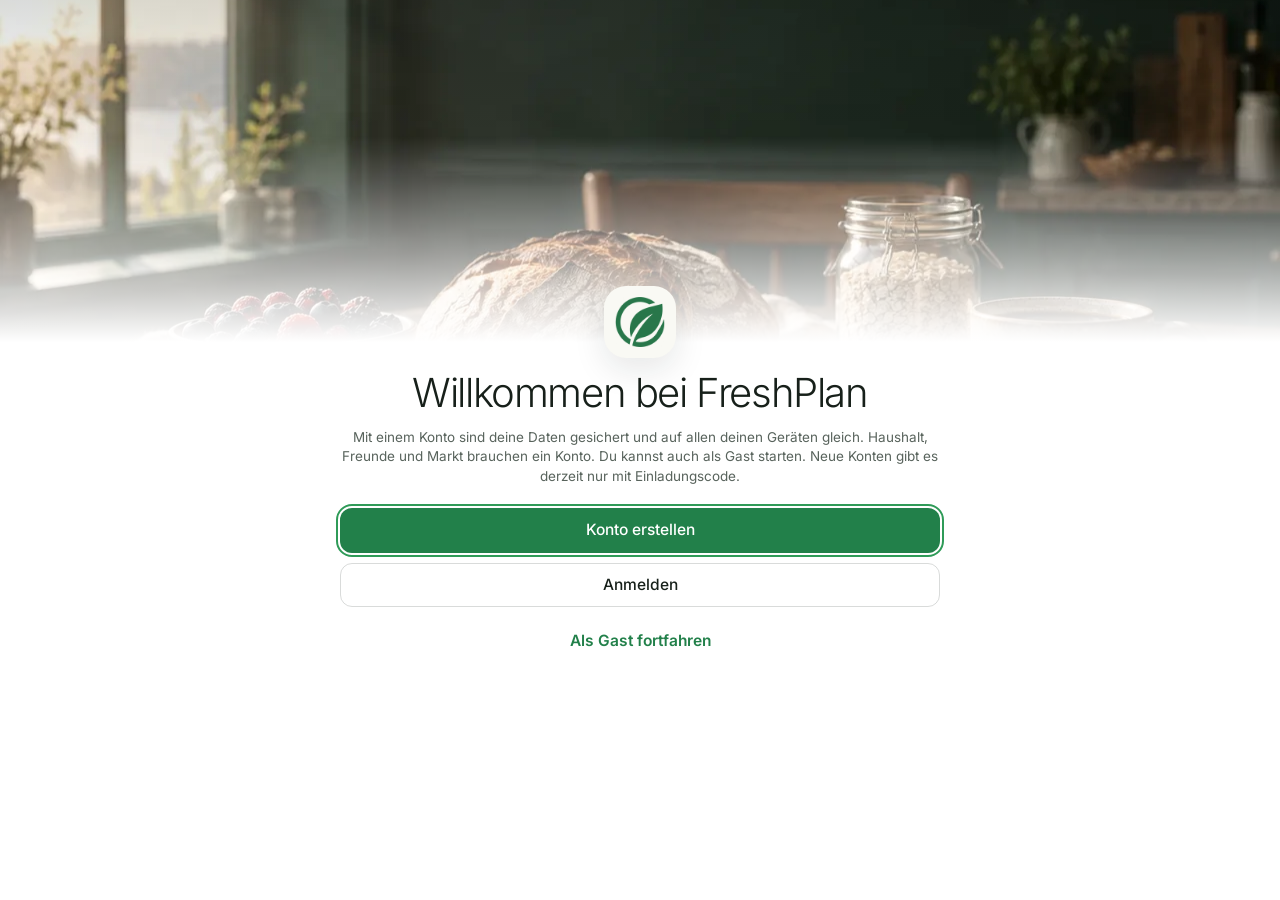
==== index.html @ d615f9c7 "FreshPlan 1.38 Co-Authored-By: Claude Opus 5.5 <noreply@anthropic.com> Claude-Session: https://claud" ====
<!DOCTYPE html><html lang="de"><head><meta charset="utf-8"><meta name="robots" content="noindex, nofollow"><meta name="viewport" content="width=device-width, initial-scale=1, viewport-fit=cover"><title>FreshPlan – Einkauf & Vorrat</title>
<link rel="manifest" href="manifest.webmanifest"><link rel="apple-touch-icon" href="icons/apple-touch-icon.png"><link rel="icon" type="image/png" href="icons/favicon.png"><meta name="apple-mobile-web-app-capable" content="yes"><meta name="mobile-web-app-capable" content="yes"><meta name="apple-mobile-web-app-status-bar-style" content="default"><meta name="apple-mobile-web-app-title" content="FreshPlan"><meta name="theme-color" content="#F7F7F1" media="(prefers-color-scheme: light)"><meta name="theme-color" content="#0D1210" media="(prefers-color-scheme: dark)">

<style data-lib="leaflet">/* required styles */

.leaflet-pane,
.leaflet-tile,
.leaflet-marker-icon,
.leaflet-marker-shadow,
.leaflet-tile-container,
.leaflet-pane > svg,
.leaflet-pane > canvas,
.leaflet-zoom-box,
.leaflet-image-layer,
.leaflet-layer {
	position: absolute;
	left: 0;
	top: 0;
	}
.leaflet-container {
	overflow: hidden;
	}
.leaflet-tile,
.leaflet-marker-icon,
.leaflet-marker-shadow {
	-webkit-user-select: none;
	   -moz-user-select: none;
	        user-select: none;
	  -webkit-user-drag: none;
	}
/* Prevents IE11 from highlighting tiles in blue */
.leaflet-tile::selection {
	background: transparent;
}
/* Safari renders non-retina tile on retina better with this, but Chrome is worse */
.leaflet-safari .leaflet-tile {
	image-rendering: -webkit-optimize-contrast;
	}
/* hack that prevents hw layers "stretching" when loading new tiles */
.leaflet-safari .leaflet-tile-container {
	width: 1600px;
	height: 1600px;
	-webkit-transform-origin: 0 0;
	}
.leaflet-marker-icon,
.leaflet-marker-shadow {
	display: block;
	}
/* .leaflet-container svg: reset svg max-width decleration shipped in Joomla! (joomla.org) 3.x */
/* .leaflet-container img: map is broken in FF if you have max-width: 100% on tiles */
.leaflet-container .leaflet-overlay-pane svg {
	max-width: none !important;
	max-height: none !important;
	}
.leaflet-container .leaflet-marker-pane img,
.leaflet-container .leaflet-shadow-pane img,
.leaflet-container .leaflet-tile-pane img,
.leaflet-container img.leaflet-image-layer,
.leaflet-container .leaflet-tile {
	max-width: none !important;
	max-height: none !important;
	width: auto;
	padding: 0;
	}

.leaflet-container img.leaflet-tile {
	/* See: https://bugs.chromium.org/p/chromium/issues/detail?id=600120 */
	mix-blend-mode: plus-lighter;
}

.leaflet-container.leaflet-touch-zoom {
	-ms-touch-action: pan-x pan-y;
	touch-action: pan-x pan-y;
	}
.leaflet-container.leaflet-touch-drag {
	-ms-touch-action: pinch-zoom;
	/* Fallback for FF which doesn't support pinch-zoom */
	touch-action: none;
	touch-action: pinch-zoom;
}
.leaflet-container.leaflet-touch-drag.leaflet-touch-zoom {
	-ms-touch-action: none;
	touch-action: none;
}
.leaflet-container {
	-webkit-tap-highlight-color: transparent;
}
.leaflet-container a {
	-webkit-tap-highlight-color: rgba(51, 181, 229, 0.4);
}
.leaflet-tile {
	filter: inherit;
	visibility: hidden;
	}
.leaflet-tile-loaded {
	visibility: inherit;
	}
.leaflet-zoom-box {
	width: 0;
	height: 0;
	-moz-box-sizing: border-box;
	     box-sizing: border-box;
	z-index: 800;
	}
/* workaround for https://bugzilla.mozilla.org/show_bug.cgi?id=888319 */
.leaflet-overlay-pane svg {
	-moz-user-select: none;
	}

.leaflet-pane         { z-index: 400; }

.leaflet-tile-pane    { z-index: 200; }
.leaflet-overlay-pane { z-index: 400; }
.leaflet-shadow-pane  { z-index: 500; }
.leaflet-marker-pane  { z-index: 600; }
.leaflet-tooltip-pane   { z-index: 650; }
.leaflet-popup-pane   { z-index: 700; }

.leaflet-map-pane canvas { z-index: 100; }
.leaflet-map-pane svg    { z-index: 200; }

.leaflet-vml-shape {
	width: 1px;
	height: 1px;
	}
.lvml {
	behavior: url(#default#VML);
	display: inline-block;
	position: absolute;
	}


/* control positioning */

.leaflet-control {
	position: relative;
	z-index: 800;
	pointer-events: visiblePainted; /* IE 9-10 doesn't have auto */
	pointer-events: auto;
	}
.leaflet-top,
.leaflet-bottom {
	position: absolute;
	z-index: 1000;
	pointer-events: none;
	}
.leaflet-top {
	top: 0;
	}
.leaflet-right {
	right: 0;
	}
.leaflet-bottom {
	bottom: 0;
	}
.leaflet-left {
	left: 0;
	}
.leaflet-control {
	float: left;
	clear: both;
	}
.leaflet-right .leaflet-control {
	float: right;
	}
.leaflet-top .leaflet-control {
	margin-top: 10px;
	}
.leaflet-bottom .leaflet-control {
	margin-bottom: 10px;
	}
.leaflet-left .leaflet-control {
	margin-left: 10px;
	}
.leaflet-right .leaflet-control {
	margin-right: 10px;
	}


/* zoom and fade animations */

.leaflet-fade-anim .leaflet-popup {
	opacity: 0;
	-webkit-transition: opacity 0.2s linear;
	   -moz-transition: opacity 0.2s linear;
	        transition: opacity 0.2s linear;
	}
.leaflet-fade-anim .leaflet-map-pane .leaflet-popup {
	opacity: 1;
	}
.leaflet-zoom-animated {
	-webkit-transform-origin: 0 0;
	    -ms-transform-origin: 0 0;
	        transform-origin: 0 0;
	}
svg.leaflet-zoom-animated {
	will-change: transform;
}

.leaflet-zoom-anim .leaflet-zoom-animated {
	-webkit-transition: -webkit-transform 0.25s cubic-bezier(0,0,0.25,1);
	   -moz-transition:    -moz-transform 0.25s cubic-bezier(0,0,0.25,1);
	        transition:         transform 0.25s cubic-bezier(0,0,0.25,1);
	}
.leaflet-zoom-anim .leaflet-tile,
.leaflet-pan-anim .leaflet-tile {
	-webkit-transition: none;
	   -moz-transition: none;
	        transition: none;
	}

.leaflet-zoom-anim .leaflet-zoom-hide {
	visibility: hidden;
	}


/* cursors */

.leaflet-interactive {
	cursor: pointer;
	}
.leaflet-grab {
	cursor: -webkit-grab;
	cursor:    -moz-grab;
	cursor:         grab;
	}
.leaflet-crosshair,
.leaflet-crosshair .leaflet-interactive {
	cursor: crosshair;
	}
.leaflet-popup-pane,
.leaflet-control {
	cursor: auto;
	}
.leaflet-dragging .leaflet-grab,
.leaflet-dragging .leaflet-grab .leaflet-interactive,
.leaflet-dragging .leaflet-marker-draggable {
	cursor: move;
	cursor: -webkit-grabbing;
	cursor:    -moz-grabbing;
	cursor:         grabbing;
	}

/* marker & overlays interactivity */
.leaflet-marker-icon,
.leaflet-marker-shadow,
.leaflet-image-layer,
.leaflet-pane > svg path,
.leaflet-tile-container {
	pointer-events: none;
	}

.leaflet-marker-icon.leaflet-interactive,
.leaflet-image-layer.leaflet-interactive,
.leaflet-pane > svg path.leaflet-interactive,
svg.leaflet-image-layer.leaflet-interactive path {
	pointer-events: visiblePainted; /* IE 9-10 doesn't have auto */
	pointer-events: auto;
	}

/* visual tweaks */

.leaflet-container {
	background: #ddd;
	outline-offset: 1px;
	}
.leaflet-container a {
	color: #0078A8;
	}
.leaflet-zoom-box {
	border: 2px dotted #38f;
	background: rgba(255,255,255,0.5);
	}


/* general typography */
.leaflet-container {
	font-family: "Helvetica Neue", Arial, Helvetica, sans-serif;
	font-size: 12px;
	font-size: 0.75rem;
	line-height: 1.5;
	}


/* general toolbar styles */

.leaflet-bar {
	box-shadow: 0 1px 5px rgba(0,0,0,0.65);
	border-radius: 4px;
	}
.leaflet-bar a {
	background-color: #fff;
	border-bottom: 1px solid #ccc;
	width: 26px;
	height: 26px;
	line-height: 26px;
	display: block;
	text-align: center;
	text-decoration: none;
	color: black;
	}
.leaflet-bar a,
.leaflet-control-layers-toggle {
	background-position: 50% 50%;
	background-repeat: no-repeat;
	display: block;
	}
.leaflet-bar a:hover,
.leaflet-bar a:focus {
	background-color: #f4f4f4;
	}
.leaflet-bar a:first-child {
	border-top-left-radius: 4px;
	border-top-right-radius: 4px;
	}
.leaflet-bar a:last-child {
	border-bottom-left-radius: 4px;
	border-bottom-right-radius: 4px;
	border-bottom: none;
	}
.leaflet-bar a.leaflet-disabled {
	cursor: default;
	background-color: #f4f4f4;
	color: #bbb;
	}

.leaflet-touch .leaflet-bar a {
	width: 30px;
	height: 30px;
	line-height: 30px;
	}
.leaflet-touch .leaflet-bar a:first-child {
	border-top-left-radius: 2px;
	border-top-right-radius: 2px;
	}
.leaflet-touch .leaflet-bar a:last-child {
	border-bottom-left-radius: 2px;
	border-bottom-right-radius: 2px;
	}

/* zoom control */

.leaflet-control-zoom-in,
.leaflet-control-zoom-out {
	font: bold 18px 'Lucida Console', Monaco, monospace;
	text-indent: 1px;
	}

.leaflet-touch .leaflet-control-zoom-in, .leaflet-touch .leaflet-control-zoom-out  {
	font-size: 22px;
	}


/* layers control */

.leaflet-control-layers {
	box-shadow: 0 1px 5px rgba(0,0,0,0.4);
	background: #fff;
	border-radius: 5px;
	}
.leaflet-control-layers-toggle {
	background-image: url(images/layers.png);
	width: 36px;
	height: 36px;
	}
.leaflet-retina .leaflet-control-layers-toggle {
	background-image: url(images/layers-2x.png);
	background-size: 26px 26px;
	}
.leaflet-touch .leaflet-control-layers-toggle {
	width: 44px;
	height: 44px;
	}
.leaflet-control-layers .leaflet-control-layers-list,
.leaflet-control-layers-expanded .leaflet-control-layers-toggle {
	display: none;
	}
.leaflet-control-layers-expanded .leaflet-control-layers-list {
	display: block;
	position: relative;
	}
.leaflet-control-layers-expanded {
	padding: 6px 10px 6px 6px;
	color: #333;
	background: #fff;
	}
.leaflet-control-layers-scrollbar {
	overflow-y: scroll;
	overflow-x: hidden;
	padding-right: 5px;
	}
.leaflet-control-layers-selector {
	margin-top: 2px;
	position: relative;
	top: 1px;
	}
.leaflet-control-layers label {
	display: block;
	font-size: 13px;
	font-size: 1.08333em;
	}
.leaflet-control-layers-separator {
	height: 0;
	border-top: 1px solid #ddd;
	margin: 5px -10px 5px -6px;
	}

/* Default icon URLs */
.leaflet-default-icon-path { /* used only in path-guessing heuristic, see L.Icon.Default */
	background-image: url(images/marker-icon.png);
	}


/* attribution and scale controls */

.leaflet-container .leaflet-control-attribution {
	background: #fff;
	background: rgba(255, 255, 255, 0.8);
	margin: 0;
	}
.leaflet-control-attribution,
.leaflet-control-scale-line {
	padding: 0 5px;
	color: #333;
	line-height: 1.4;
	}
.leaflet-control-attribution a {
	text-decoration: none;
	}
.leaflet-control-attribution a:hover,
.leaflet-control-attribution a:focus {
	text-decoration: underline;
	}
.leaflet-attribution-flag {
	display: inline !important;
	vertical-align: baseline !important;
	width: 1em;
	height: 0.6669em;
	}
.leaflet-left .leaflet-control-scale {
	margin-left: 5px;
	}
.leaflet-bottom .leaflet-control-scale {
	margin-bottom: 5px;
	}
.leaflet-control-scale-line {
	border: 2px solid #777;
	border-top: none;
	line-height: 1.1;
	padding: 2px 5px 1px;
	white-space: nowrap;
	-moz-box-sizing: border-box;
	     box-sizing: border-box;
	background: rgba(255, 255, 255, 0.8);
	text-shadow: 1px 1px #fff;
	}
.leaflet-control-scale-line:not(:first-child) {
	border-top: 2px solid #777;
	border-bottom: none;
	margin-top: -2px;
	}
.leaflet-control-scale-line:not(:first-child):not(:last-child) {
	border-bottom: 2px solid #777;
	}

.leaflet-touch .leaflet-control-attribution,
.leaflet-touch .leaflet-control-layers,
.leaflet-touch .leaflet-bar {
	box-shadow: none;
	}
.leaflet-touch .leaflet-control-layers,
.leaflet-touch .leaflet-bar {
	border: 2px solid rgba(0,0,0,0.2);
	background-clip: padding-box;
	}


/* popup */

.leaflet-popup {
	position: absolute;
	text-align: center;
	margin-bottom: 20px;
	}
.leaflet-popup-content-wrapper {
	padding: 1px;
	text-align: left;
	border-radius: 12px;
	}
.leaflet-popup-content {
	margin: 13px 24px 13px 20px;
	line-height: 1.3;
	font-size: 13px;
	font-size: 1.08333em;
	min-height: 1px;
	}
.leaflet-popup-content p {
	margin: 17px 0;
	margin: 1.3em 0;
	}
.leaflet-popup-tip-container {
	width: 40px;
	height: 20px;
	position: absolute;
	left: 50%;
	margin-top: -1px;
	margin-left: -20px;
	overflow: hidden;
	pointer-events: none;
	}
.leaflet-popup-tip {
	width: 17px;
	height: 17px;
	padding: 1px;

	margin: -10px auto 0;
	pointer-events: auto;

	-webkit-transform: rotate(45deg);
	   -moz-transform: rotate(45deg);
	    -ms-transform: rotate(45deg);
	        transform: rotate(45deg);
	}
.leaflet-popup-content-wrapper,
.leaflet-popup-tip {
	background: white;
	color: #333;
	box-shadow: 0 3px 14px rgba(0,0,0,0.4);
	}
.leaflet-container a.leaflet-popup-close-button {
	position: absolute;
	top: 0;
	right: 0;
	border: none;
	text-align: center;
	width: 24px;
	height: 24px;
	font: 16px/24px Tahoma, Verdana, sans-serif;
	color: #757575;
	text-decoration: none;
	background: transparent;
	}
.leaflet-container a.leaflet-popup-close-button:hover,
.leaflet-container a.leaflet-popup-close-button:focus {
	color: #585858;
	}
.leaflet-popup-scrolled {
	overflow: auto;
	}

.leaflet-oldie .leaflet-popup-content-wrapper {
	-ms-zoom: 1;
	}
.leaflet-oldie .leaflet-popup-tip {
	width: 24px;
	margin: 0 auto;

	-ms-filter: "progid:DXImageTransform.Microsoft.Matrix(M11=0.70710678, M12=0.70710678, M21=-0.70710678, M22=0.70710678)";
	filter: progid:DXImageTransform.Microsoft.Matrix(M11=0.70710678, M12=0.70710678, M21=-0.70710678, M22=0.70710678);
	}

.leaflet-oldie .leaflet-control-zoom,
.leaflet-oldie .leaflet-control-layers,
.leaflet-oldie .leaflet-popup-content-wrapper,
.leaflet-oldie .leaflet-popup-tip {
	border: 1px solid #999;
	}


/* div icon */

.leaflet-div-icon {
	background: #fff;
	border: 1px solid #666;
	}


/* Tooltip */
/* Base styles for the element that has a tooltip */
.leaflet-tooltip {
	position: absolute;
	padding: 6px;
	background-color: #fff;
	border: 1px solid #fff;
	border-radius: 3px;
	color: #222;
	white-space: nowrap;
	-webkit-user-select: none;
	-moz-user-select: none;
	-ms-user-select: none;
	user-select: none;
	pointer-events: none;
	box-shadow: 0 1px 3px rgba(0,0,0,0.4);
	}
.leaflet-tooltip.leaflet-interactive {
	cursor: pointer;
	pointer-events: auto;
	}
.leaflet-tooltip-top:before,
.leaflet-tooltip-bottom:before,
.leaflet-tooltip-left:before,
.leaflet-tooltip-right:before {
	position: absolute;
	pointer-events: none;
	border: 6px solid transparent;
	background: transparent;
	content: "";
	}

/* Directions */

.leaflet-tooltip-bottom {
	margin-top: 6px;
}
.leaflet-tooltip-top {
	margin-top: -6px;
}
.leaflet-tooltip-bottom:before,
.leaflet-tooltip-top:before {
	left: 50%;
	margin-left: -6px;
	}
.leaflet-tooltip-top:before {
	bottom: 0;
	margin-bottom: -12px;
	border-top-color: #fff;
	}
.leaflet-tooltip-bottom:before {
	top: 0;
	margin-top: -12px;
	margin-left: -6px;
	border-bottom-color: #fff;
	}
.leaflet-tooltip-left {
	margin-left: -6px;
}
.leaflet-tooltip-right {
	margin-left: 6px;
}
.leaflet-tooltip-left:before,
.leaflet-tooltip-right:before {
	top: 50%;
	margin-top: -6px;
	}
.leaflet-tooltip-left:before {
	right: 0;
	margin-right: -12px;
	border-left-color: #fff;
	}
.leaflet-tooltip-right:before {
	left: 0;
	margin-left: -12px;
	border-right-color: #fff;
	}

/* Printing */

@media print {
	/* Prevent printers from removing background-images of controls. */
	.leaflet-control {
		-webkit-print-color-adjust: exact;
		print-color-adjust: exact;
		}
	}
</style>
<style>
/* Inter (c) The Inter Project Authors, IBM Plex Mono (c) IBM Corp. Beide lizenziert unter der SIL Open Font License 1.1 (https://openfontlicense.org). */
@font-face{font-family:'Inter Var';src:url([data-uri]) format('woff2');font-weight:100 900;font-style:normal;font-display:swap}@font-face{font-family:'Plex Mono';src:url([data-uri]) format('woff2');font-weight:300;font-display:swap}@font-face{font-family:'Plex Mono';src:url([data-uri]) format('woff2');font-weight:400;font-display:swap}
/* =========================================================================
   FreshPlan – Designsystem
   Ein Stylesheet, ein System. Markenkern: Blattgrün #22804A mit Aprikose als warmem Akzent (Palette „Frisch“, seit 1.36).
   Aufbau: 1 Tokens · 2 Basis · 3 Typografie · 4 Bedienelemente · 5 Flächen & Listen
           6 Ansichten · 7 Navigation · 8 Overlays · 9 Karte · 10 Bewegung · 11 Responsive
   ========================================================================= */

/* ── 1 Tokens ─────────────────────────────────────────────────────────── */
:root{
  color-scheme:light;
  /* Marke */
  /* Hell: --brand ist die dunkelste Stufe (weiße Schrift darauf), --brand-500 ist Text-/Linkgrün (>=4,5:1 auf Weiß) */
  --brand:#1B6E3F;--brand-700:#145530;--brand-600:#1A6A3C;--brand-500:#22804A;--brand-400:#2F9B58;
  --brand-100:#D3EFDC;--brand-50:#EAF7EE;
  /* Flächen: warmes Weiß */
  --paper:#FFFFFF;--paper-2:#F7F7F1;--surface:#F9F9F4;--field:#F0F1E9;--hover:rgba(34,128,74,.06);
  /* Text */
  --ink:#17201A;--ink-2:#3B463F;--ink-3:#58635C;--ink-on:#FFFFFF;
  /* Linien */
  --line:rgba(23,32,26,.09);--line-2:rgba(23,32,26,.16);
  /* Signalfarben (dezent); --honey ist der warme Aprikosen-Akzent */
  --leaf:#2F9B58;--honey:#A3530F;--honey-50:#FCEADB;--tomato:#A84336;--tomato-50:#F6E0DA;--frost:#376892;--frost-50:#E2EBF3;--berry:#A34F6C;--berry-50:#F3E1E8;
  /* Interaktion */
  --btn:#22804A;--btn-hover:#1B6E3F;--btn-ink:#FFFFFF;--focus:rgba(47,155,88,.28);
  --scrim:rgba(12,22,16,.42);
  /* Farbkanäle für halbtransparente Schatten und Bildschleier (R,G,B) */
  --shade:23,32,26;--veil:12,22,16;--toast-ac:#9FE0B5;
  /* Kartennadel: bleibt in Hell und Dunkel dunkel genug für weiße Symbole */
  --pin:#1B6E3F;
  /* Typografie */
  --sans:'Inter Var',system-ui,-apple-system,'Segoe UI',Roboto,sans-serif;
  --mono:'Plex Mono',ui-monospace,'SFMono-Regular',Menlo,Consolas,monospace;
  --fs-display:clamp(34px,8.6vw,56px);--fs-h1:clamp(30px,7.2vw,44px);--fs-title:17px;--fs-body:15.5px;--fs-small:13.5px;--fs-micro:11px;
  /* Abstände */
  --s1:4px;--s2:8px;--s3:12px;--s4:16px;--s5:24px;--s6:32px;--s7:48px;--s8:64px;
  --gut:20px;--maxw:640px;--nav-h:64px;--rail:92px;
  /* Radien */
  --r-xs:6px;--r-s:12px;--r-m:16px;--r-l:22px;
  /* Tiefe */
  --sh-1:0 1px 2px rgba(var(--shade),.05);--sh-2:0 12px 32px rgba(var(--shade),.10);--sh-3:0 24px 60px rgba(var(--shade),.18);
  /* Bewegung */
  --e-out:cubic-bezier(.22,1,.36,1);--e-io:cubic-bezier(.65,0,.35,1);--e-soft:cubic-bezier(.4,0,.2,1);
  --t-fast:160ms;--t-mid:320ms;--t-slow:640ms;
  /* Kompatibilität: Namen, die Vorlagen im Code inline verwenden */
  --bg:var(--paper);--card:var(--surface);--tx:var(--ink);--mu:var(--ink-3);--ac:var(--brand-500);--ac2:var(--brand-50);--bd:var(--line);
  --rd:var(--tomato);--wa:var(--honey);--track:rgba(var(--shade),.09);--deep:var(--brand);--sh:var(--sh-1);--bar:var(--brand-100);
}
:root[data-theme=dark]{
  color-scheme:dark;
  /* Wald: fast neutrales Grünschwarz, helles Blattgrün; Knöpfe hell mit dunkler Schrift (wie Material 3) */
  --brand:#8EDCA8;--brand-700:#7ACF96;--brand-600:#A6E7BC;--brand-500:#78D095;--brand-400:#78D095;--brand-100:rgba(120,208,149,.18);--brand-50:rgba(120,208,149,.10);
  --paper:#0D1210;--paper-2:#090D0B;--surface:#151C18;--field:#1D2621;--hover:rgba(120,208,149,.06);
  --ink:#EBF0EC;--ink-2:#B9C5BD;--ink-3:#8E9B93;--ink-on:#08170E;
  --line:rgba(235,240,236,.08);--line-2:rgba(235,240,236,.15);
  --leaf:#78D095;--honey:#E2AA62;--honey-50:rgba(226,170,98,.14);--tomato:#EB8F80;--tomato-50:rgba(235,143,128,.14);--frost:#8FB9DD;--frost-50:rgba(143,185,221,.14);--berry:#DD90AA;--berry-50:rgba(221,144,170,.14);
  --toast-ac:#1B6E3F;--shade:6,12,9;--veil:6,12,9;
  --btn:#6FCB8E;--btn-hover:#82D59E;--btn-ink:#06150C;--focus:rgba(120,208,149,.28);--scrim:rgba(0,0,0,.58);
  --track:rgba(235,240,236,.09);--bar:rgba(120,208,149,.22);
  --sh-1:none;--sh-2:0 14px 36px rgba(0,0,0,.45);--sh-3:0 28px 70px rgba(0,0,0,.6);
  --img-dim:brightness(.84) saturate(.92);
}
/* Graphit: neutral warmgrau, ruhiger Salbeiakzent */
:root[data-theme=dark][data-pal=graphit]{
  --brand:#A9D2B6;--brand-500:#98C7A7;--brand-400:#98C7A7;--brand-600:#BCDDC7;--brand-100:rgba(152,199,167,.16);--brand-50:rgba(152,199,167,.09);
  --paper:#151514;--paper-2:#0F0F0E;--surface:#1F1F1D;--field:#292826;--hover:rgba(255,255,255,.05);
  --ink:#F1F0EC;--ink-2:#C3C1BA;--ink-3:#9A988F;--ink-on:#121212;
  --line:rgba(255,253,245,.08);--line-2:rgba(255,253,245,.15);
  --btn:#98C7A7;--btn-hover:#A9D2B6;--btn-ink:#111512;--focus:rgba(152,199,167,.26);--track:rgba(255,253,245,.09);--bar:rgba(152,199,167,.2);
  --img-dim:brightness(.8) saturate(.75);
}
/* Nacht: tiefes Blauschwarz, kühler Petrolakzent */
:root[data-theme=dark][data-pal=nacht]{
  --brand:#7FD3C6;--brand-500:#6FC6B8;--brand-400:#6FC6B8;--brand-600:#98DED3;--brand-100:rgba(111,198,184,.17);--brand-50:rgba(111,198,184,.09);
  --paper:#0A0E17;--paper-2:#070A11;--surface:#121827;--field:#192133;--hover:rgba(111,198,184,.06);
  --ink:#EDF1F8;--ink-2:#B6C0D2;--ink-3:#8B95AB;--ink-on:#090D16;
  --line:rgba(220,230,250,.08);--line-2:rgba(220,230,250,.15);
  --btn:#6FC6B8;--btn-hover:#82D0C4;--btn-ink:#06131A;--focus:rgba(111,198,184,.26);--track:rgba(220,230,250,.09);--bar:rgba(127,208,196,.2);
  --img-dim:brightness(.78) saturate(.85) hue-rotate(-6deg);
}
[data-theme=dark] .vh-i,[data-theme=dark] .rimg,[data-theme=dark] .rph img{filter:var(--img-dim)}

/* ── 2 Basis ─────────────────────────────────────────────────────────── */
*,*::before,*::after{box-sizing:border-box}
html,body{margin:0;height:100%}
body{display:flex;flex-direction:column;background:var(--paper);color:var(--ink);font:400 var(--fs-body)/1.5 var(--sans);-webkit-font-smoothing:antialiased;-moz-osx-font-smoothing:grayscale;text-rendering:optimizeLegibility;-webkit-tap-highlight-color:transparent}
main{flex:1;position:relative;overflow-y:auto;overflow-x:hidden;-webkit-overflow-scrolling:touch;overscroll-behavior-y:contain;width:100%;
  padding:calc(var(--safe-area-inset-top,env(safe-area-inset-top,0px)) + 14px) max(var(--gut),calc((100% - var(--maxw))/2)) calc(var(--nav-h) + 40px + var(--safe-area-inset-bottom,env(safe-area-inset-bottom,0px)))}
img{max-width:100%}
.ic{flex:none;vertical-align:-4px}
.row{display:flex;align-items:center;gap:var(--s2)}.sp{flex:1;min-width:0}
.mu{color:var(--ink-3);font-size:var(--fs-small);line-height:1.45}
b,strong{font-weight:600}
.old{text-decoration:line-through;color:var(--ink-3)}.old b,.old .mu{color:inherit}
::selection{background:var(--brand-100)}
::placeholder{color:var(--ink-3);opacity:.85}
#bg,#gl,#vimg,#vine,#world{display:none!important}

/* ── 3 Typografie ────────────────────────────────────────────────────── */
h1{font:300 var(--fs-h1)/1.04 var(--sans);letter-spacing:-.035em;margin:6px 0 20px;color:var(--ink)}
h2{display:flex;align-items:center;gap:var(--s3);font:500 var(--fs-micro)/1.2 var(--mono);letter-spacing:.16em;text-transform:uppercase;color:var(--ink-3);margin:var(--s7) 0 var(--s3)}
h2::after{content:"";flex:1;height:1px;background:var(--line)}
h1+h2,.seg+h2{margin-top:var(--s5)}
.eyebrow{display:flex;align-items:center;gap:var(--s3);font:500 var(--fs-micro)/1.2 var(--mono);letter-spacing:.18em;text-transform:uppercase;color:var(--brand-500)}
.eyebrow i{width:28px;height:1px;background:currentColor;opacity:.6}

/* ── 4 Bedienelemente ────────────────────────────────────────────────── */
button,select,input,textarea{font:inherit;color:inherit}
button{cursor:pointer;display:inline-flex;align-items:center;justify-content:center;gap:var(--s2);border:1px solid var(--line-2);background:transparent;color:var(--ink);border-radius:var(--r-s);padding:12px 18px;font-weight:500;line-height:1.2;
  transition:background-color var(--t-fast) var(--e-soft),border-color var(--t-fast) var(--e-soft),color var(--t-fast) var(--e-soft),transform var(--t-fast) var(--e-out),opacity var(--t-fast)}
button:active{transform:scale(.97)}
button:disabled{opacity:.45;cursor:default;transform:none}
@media (hover:hover) and (pointer:fine){button:not(:disabled):hover{background:var(--hover)}}
.pri,a.btn.pri{background:var(--btn);color:var(--btn-ink);border-color:transparent}
@media (hover:hover) and (pointer:fine){.pri:not(:disabled):hover,a.btn.pri:hover{background:var(--btn-hover)}}
.sm{padding:8px 13px;font-size:var(--fs-small);border-radius:10px}
.lnk,.lnk2{background:none!important;border:0!important;box-shadow:none!important}
.lnk{color:var(--brand-500);font-weight:600;width:100%;margin-top:var(--s3)}.lnk2{color:var(--ink-3)}
a.btn{display:flex;gap:var(--s2);align-items:center;justify-content:center;width:100%;padding:13px 18px;margin-top:var(--s2);border-radius:var(--r-s);font-weight:500;text-decoration:none;color:var(--ink);border:1px solid var(--line-2)}
a.btn.pri{margin-top:0}
.iconb{width:44px;height:44px;padding:0;border-radius:50%;border-color:var(--line);margin-left:auto;flex:none}
input,select,textarea{width:100%;background:var(--field);border:1px solid transparent;border-radius:var(--r-s);padding:12px 14px;outline:0;transition:border-color var(--t-fast),box-shadow var(--t-fast),background-color var(--t-fast)}
input:focus,select:focus,textarea:focus{border-color:var(--brand-400);box-shadow:0 0 0 3px var(--focus);background:var(--surface)}
input[type=checkbox],input[type=radio]{width:20px;height:20px;padding:0;flex:none;accent-color:var(--brand-500);box-shadow:none}
input[type=search]{-webkit-appearance:none;appearance:none}
input[type=date]{min-height:46px}
textarea{min-height:100px;resize:vertical;line-height:1.5}
:focus-visible{outline:2px solid var(--brand-400);outline-offset:2px}
input:focus-visible,select:focus-visible,textarea:focus-visible{outline:0}
.rv-in label,.set label{display:block;margin:var(--s4) 0 6px;font-size:var(--fs-small);color:var(--ink-2)}
.set label:first-child{margin-top:0}
.rv-in label.row,.set label.row{display:flex;margin:0}
.chips{display:flex;gap:var(--s2);flex-wrap:wrap;margin-bottom:var(--s3)}
.chips button{border-radius:999px;padding:7px 14px;font-size:13.5px;font-weight:500;color:var(--ink-2);border-color:var(--line-2);text-transform:capitalize}
.chips button.on{background:var(--btn);border-color:var(--btn);color:var(--btn-ink)}
.chips.scr{flex-wrap:nowrap;overflow-x:auto;margin-inline:calc(-1*var(--gut));padding:2px var(--gut);scrollbar-width:none;scroll-padding-inline:var(--gut)}
.chips.scr::-webkit-scrollbar{display:none}.chips.scr button{flex:none}
.chips.c2{margin-top:-2px}.chips.c2 button{text-transform:none}
.seg{display:flex;gap:var(--s5);border-bottom:1px solid var(--line);margin-bottom:var(--s4)}
.seg button{flex:none;border:0;border-radius:0;background:none!important;padding:10px 0 12px;font-weight:500;color:var(--ink-3);position:relative}
.seg button::after{content:"";position:absolute;left:0;right:0;bottom:-1px;height:2px;background:var(--brand-500);transform:scaleX(0);transform-origin:left;transition:transform var(--t-mid) var(--e-out)}
.seg button.on{color:var(--ink)}.seg button.on::after{transform:scaleX(1)}
.card .seg{gap:var(--s4)}
.tag{display:inline-flex;align-items:center;gap:4px;margin:3px 4px 0 0;padding:3px 8px;border-radius:var(--r-xs);background:var(--brand-50);color:var(--brand-600);font:500 10.5px/1.3 var(--mono);letter-spacing:.06em;text-transform:uppercase}
.tag.part{background:var(--honey-50);color:var(--honey)}.tag.no{background:var(--tomato-50);color:var(--tomato)}.tag.mpdemo{background:var(--paper-2);color:var(--ink-3)}
.rc .tag{text-transform:uppercase}
.chk{width:26px;height:26px;padding:0;border-radius:50%;border:1.5px solid var(--line-2);background:transparent;flex:none;color:transparent}
.chk.on{background:var(--brand-500);border-color:var(--brand-500);color:var(--ink-on)}
.bar{height:3px;border-radius:3px;background:var(--track);overflow:hidden;margin:8px 0 12px}
.bar i{display:block;height:100%;border-radius:3px;background:var(--brand-400);transition:width var(--t-slow) var(--e-out)}
.fb{height:2px;border-radius:2px;background:var(--track);overflow:hidden;margin-top:10px}
.fb i{display:block;height:100%;border-radius:2px;transition:width var(--t-slow) var(--e-out)}
.spin{width:28px;height:28px;margin:0 auto var(--s3);border-radius:50%;border:2px solid var(--brand-100);border-top-color:var(--brand-500);animation:fp-rot .9s linear infinite}
details.adv{margin-top:var(--s2)}details.adv summary{cursor:pointer;font-size:var(--fs-small);color:var(--ink-3);padding:6px 0}details.adv input{margin-top:6px}
.fin{position:absolute;inset:0;width:100%;height:100%;opacity:0;cursor:pointer;font-size:0;z-index:2}
label:has(>.fin){position:relative;overflow:hidden}
label:has(>.fin:focus-visible){outline:2px solid var(--brand-400);outline-offset:2px}

/* ── 5 Flächen & Listen ──────────────────────────────────────────────── */
.card{background:var(--surface);border-radius:var(--r-m);padding:var(--s4);margin-bottom:var(--s3);box-shadow:var(--sh-1)}
.card>b:first-child{display:block}
.li{padding:12px 0;border-bottom:1px solid var(--line)}.li:last-child{border-bottom:0}
.empty{display:flex;flex-direction:column;align-items:center;gap:6px;text-align:center;padding:var(--s7) var(--s4);color:var(--ink-3)}
.empty .ic{width:28px;height:28px;padding:14px;box-sizing:content-box;border-radius:50%;background:var(--brand-50);color:var(--brand-500);margin-bottom:6px}
.empty b{color:var(--ink);font-size:var(--fs-title);font-weight:500}
.ph,.ini{width:46px;height:46px;flex:none;border-radius:var(--r-s);overflow:hidden;display:grid;place-items:center}
.ph{background:#F2EFE7}.ph img{width:100%;height:100%;object-fit:cover;mix-blend-mode:multiply}
[data-theme=dark] .ph{background:#E9E6DE}
.ini{background:var(--brand-50);color:var(--brand-600);font:400 18px var(--sans)}.ini.fz{background:var(--frost-50);color:var(--frost)}
.thm{width:52px;height:52px;flex:none;border-radius:var(--r-s);object-fit:cover}
.rph{position:relative;display:flex;align-items:center;justify-content:center;overflow:hidden;background:linear-gradient(135deg,hsl(var(--h) 32% 90%),hsl(calc(var(--h) + 25) 30% 82%))}
.rph img{width:34%;height:auto;max-height:90%;object-fit:contain;mix-blend-mode:multiply;margin:0 -1%}
.thm.rph img{width:80%;margin:0}
.av{display:inline-grid;place-items:center;border-radius:50%;color:#fff;font:600 12px var(--sans);flex:none;border:2px solid var(--surface)}
.avb{width:36px;height:36px;padding:0;border-radius:50%;border-color:var(--line);flex:none}
.sync{display:flex;align-items:center;gap:6px;margin-top:var(--s3);font-size:12.5px;color:var(--ink-3)}
.aerr{margin:var(--s3) 0;padding:10px 12px;border-radius:var(--r-s);background:var(--tomato-50);color:var(--tomato);font-size:var(--fs-small)}
.ocrw{margin-top:var(--s2);padding:10px 12px;border-radius:var(--r-s);background:var(--honey-50);color:var(--ink);font-size:12.5px;line-height:1.45}
.ocrk{margin-top:6px;font:500 var(--fs-micro) var(--mono);letter-spacing:.12em;text-transform:uppercase;color:var(--brand-500)}
.pz{display:flex;gap:var(--s3);align-items:flex-start;margin:var(--s3) 0 4px;padding:14px;border:1px dashed var(--line-2);border-radius:var(--r-s);font-size:12.5px;line-height:1.45;color:var(--ink-3);outline:0;caret-color:transparent}
.pz:focus{border-color:var(--brand-400)}.pz b{color:var(--ink)}
.faq{border-bottom:1px solid var(--line);padding-bottom:6px}.faq:last-child{border-bottom:0}.faq .mu{padding:2px 0 var(--s2);line-height:1.55}
.ng summary,.faq summary,.ng2 summary{cursor:pointer;font-weight:500;padding:12px 0;list-style:none}
.ng summary::-webkit-details-marker,.faq summary::-webkit-details-marker{display:none}
.ng summary::after,.faq summary::after{content:"+";float:right;color:var(--ink-3);font-weight:300;font-size:18px;line-height:1}
.ng[open]>summary::after,.faq[open]>summary::after{content:"−"}
.step{display:flex;gap:var(--s4);padding:14px 0;border-bottom:1px solid var(--line);line-height:1.55}.step:last-child{border-bottom:0}
.step i{flex:none;font:500 12px/1.9 var(--mono);font-style:normal;letter-spacing:.06em;color:var(--brand-500);min-width:24px}
.set{padding:var(--s4)}
.sel,.wsel{display:grid;grid-template-columns:1fr 1fr;gap:var(--s2)}
.wopt{display:flex;flex-direction:column;align-items:flex-start;gap:2px;padding:var(--s2);border-radius:var(--r-s);text-align:left;border:1px solid var(--line-2);background:transparent}
.wopt.on{border-color:var(--brand-500);box-shadow:inset 0 0 0 1px var(--brand-500)}.wopt:disabled{opacity:.45}
.wopt b{font-size:13.5px;font-weight:600}.wopt small{font-size:11.5px;color:var(--ink-3);font-weight:400;line-height:1.35}
.wsw{display:block;width:100%;height:46px;border-radius:8px;margin-bottom:6px;background-size:cover;background-position:center}
.ws-stille{background:linear-gradient(135deg,var(--paper-2),var(--surface))}
.ws-klassisch{background:linear-gradient(135deg,var(--brand-50),var(--surface))}

/* ── 6 Ansichten ─────────────────────────────────────────────────────── */
/* Kopfbild (Bildwelt) – wird per JS vor jede Ansicht gesetzt */
.vh{position:relative;margin:calc(-1*(var(--safe-area-inset-top,env(safe-area-inset-top,0px)) + 14px)) calc(-1*max(var(--gut),calc((100vw - var(--maxw))/2))) 0;overflow:hidden;color:#fff;isolation:isolate}
.vh-i{position:absolute;inset:-6% 0 -6% 0;background-size:cover;background-position:center 40%;will-change:transform;transform:translate3d(0,var(--py,0px),0) scale(1.06)}
.vh-g{position:absolute;inset:0;background:linear-gradient(180deg,rgba(var(--veil),.45) 0%,rgba(var(--veil),.05) 34%,rgba(var(--veil),.20) 62%,rgba(var(--veil),.68) 100%)}
.vh-c{position:relative;z-index:1;display:flex;flex-direction:column;justify-content:flex-end;min-height:inherit;padding:calc(var(--safe-area-inset-top,env(safe-area-inset-top,0px)) + 14px) max(var(--gut),calc((100vw - var(--maxw))/2)) var(--s5)}
.vh.home{min-height:clamp(280px,40vh,430px)}
.vh.sub{min-height:clamp(176px,26vh,250px)}
.vh h1,.vh .hl{color:#fff;margin-bottom:0;text-shadow:0 1px 24px rgba(0,0,0,.25)}
.vh .eyebrow{color:rgba(255,255,255,.86);margin-bottom:var(--s3)}
.vh .top{position:absolute;top:calc(var(--safe-area-inset-top,env(safe-area-inset-top,0px)) + 14px);left:max(var(--gut),calc((100vw - var(--maxw))/2));right:max(var(--gut),calc((100vw - var(--maxw))/2));margin:0}
.vh .top .brand,.vh .top .mu{color:#fff}.vh .top .mu{opacity:.8}
.vh .iconb,.vh .row .sm:not(.pri){background:rgba(255,255,255,.14);border-color:rgba(255,255,255,.28);color:#fff;-webkit-backdrop-filter:blur(8px);backdrop-filter:blur(8px)}
.vh .row{color:#fff}
.vh.calm{color:var(--ink);margin-bottom:0}
.vh.calm .vh-i,.vh.calm .vh-g{display:none}
.vh.calm.home{min-height:0}.vh.calm.sub{min-height:0}
.vh.calm .vh-c{padding-bottom:var(--s3)}
.vh.calm.home .vh-c{padding-top:calc(var(--safe-area-inset-top,env(safe-area-inset-top,0px)) + 86px)}
.vh.calm h1,.vh.calm .hl{color:var(--ink);text-shadow:none}
.vh.calm .eyebrow{color:var(--brand-500)}
.vh.calm .top .brand{color:var(--ink)}.vh.calm .top .mu{color:var(--ink-3)}
.vh.calm .iconb,.vh.calm .row .sm:not(.pri){background:transparent;border-color:var(--line);color:var(--ink);backdrop-filter:none;-webkit-backdrop-filter:none}
.vh.calm .row{color:var(--ink)}
.vh+*{margin-top:var(--s5)}
/* Kopfzeile Start */
.top{display:flex;align-items:center;gap:var(--s3);margin:4px 0 var(--s5)}
.logo{width:42px;height:42px;border-radius:var(--r-s);display:grid;place-items:center;background:rgba(255,255,255,.16);flex:none}
.vh.calm .logo,.rv-in .logo{background:var(--brand-50)}
.lm{display:block;width:26px;height:26px;background:var(--brand);-webkit-mask:var(--logo) center/contain no-repeat;mask:var(--logo) center/contain no-repeat}
.vh:not(.calm) .lm{background:#fff}
.brand{font:500 15px/1 var(--sans);letter-spacing:.2em;text-transform:uppercase}
.top .mu{font-size:12.5px;margin-top:4px}
.grp{margin-left:auto;display:flex;gap:var(--s2)}.grp .iconb{margin:0}
.hl{font:300 var(--fs-display)/1.0 var(--sans);letter-spacing:-.04em}
/* Überblick */
.hero{background:none;padding:0;margin:0 0 var(--s5)}
.hero.card{box-shadow:none;border-radius:0}
.stats{display:grid;grid-template-columns:repeat(3,1fr);border-top:1px solid var(--line);border-bottom:1px solid var(--line)}
.stats>div{padding:var(--s4) 0 var(--s4) var(--s4)}.stats>div:first-child{padding-left:0}
.stats>div+div{border-left:1px solid var(--line)}
.stats b{display:block;font:300 38px/1 var(--sans);letter-spacing:-.03em;font-variant-numeric:tabular-nums}
.stats>div:nth-child(2) b{color:var(--honey)}
.stats span{display:block;margin-top:8px;font:500 10px/1.2 var(--mono);letter-spacing:.14em;text-transform:uppercase;color:var(--ink-3)}
/* Spruch */
.msg.card{background:none;box-shadow:none;border-radius:0;padding:2px 0 2px var(--s4);border-left:2px solid var(--brand-400);cursor:pointer;margin:0 0 var(--s5)}
.mt{font:300 19px/1.45 var(--sans);letter-spacing:-.01em;color:var(--ink)}
.mm{margin-top:10px;font:500 10.5px var(--mono);letter-spacing:.12em;text-transform:uppercase;color:var(--ink-3)}
.mm span{display:inline-flex;align-items:center;gap:6px}
/* Instrumente */
.grid2{display:grid;grid-template-columns:1fr 1fr;gap:0;margin-bottom:var(--s4)}
.grid2>.card{background:none;box-shadow:none;border-radius:0;margin:0}
.grid2>.card+.card{border-left:1px solid var(--line)}
.ringc{display:flex;flex-direction:column;align-items:center;text-align:center;gap:var(--s3);padding:var(--s3) var(--s2)}
.ringc b{font:500 var(--fs-micro) var(--mono);letter-spacing:.14em;text-transform:uppercase;color:var(--ink-2)}
.ring{width:96px;height:96px;overflow:visible}
.ring circle{stroke-width:3.5}.rt{stroke:var(--track)}
.rn{font:300 21px var(--sans);letter-spacing:-.02em;fill:var(--ink)}.rl{font:500 5.5px var(--mono);letter-spacing:.18em;fill:var(--ink-3)}
.grid3{display:grid;grid-template-columns:repeat(3,1fr);gap:var(--s2)}.rsm{text-align:center}.rsm .ring{width:78px;height:78px}
/* Schnellaktionen */
.qa{display:grid;grid-template-columns:1fr 1fr;gap:var(--s3)}
.qa .qb:nth-child(n+3){display:none}
.qb{display:flex;align-items:center;justify-content:center;gap:var(--s2);padding:15px;border-radius:var(--r-s);font-size:15px;font-weight:500;cursor:pointer;border:1px solid var(--line-2);background:transparent;color:var(--ink);transition:background-color var(--t-fast),transform var(--t-fast) var(--e-out)}
.qa .qb:first-child{background:var(--btn);border-color:var(--btn);color:var(--btn-ink)}
.qb:active{transform:scale(.97)}.qb .ic{color:currentColor}
@media (hover:hover) and (pointer:fine){.qb:hover{background:var(--hover)}.qa .qb:first-child:hover{background:var(--btn-hover)}}
/* Bald aufbrauchen */
.hs{display:flex;gap:var(--s3);overflow-x:auto;margin-inline:calc(-1*var(--gut));padding:2px var(--gut) var(--s2);scrollbar-width:none;scroll-snap-type:x proximity}
.hs::-webkit-scrollbar{display:none}
.mini{scroll-snap-align:start;min-width:132px;max-width:150px;display:flex;flex-direction:column;gap:4px;padding:var(--s3);border-radius:var(--r-m);background:var(--surface);box-shadow:var(--sh-1)}
.mini .ph,.mini .ini{width:56px;height:56px;margin-bottom:6px}
.mini b{font-weight:500;line-height:1.25}
.mini .mu{font:500 10.5px var(--mono);letter-spacing:.08em;text-transform:uppercase;color:var(--honey)}
.mini.bad .mu{color:var(--tomato)}
/* Auftauen, Einkauf-Hinweis */
.card.frz{background:var(--surface);box-shadow:inset 2px 0 0 var(--frost)}
.card.frz>b .ic{color:var(--frost)}
/* Rezeptkarten */
.card.rc{background:none;box-shadow:none;border-radius:0;padding:0 0 var(--s4);margin:0 0 var(--s4);border-bottom:1px solid var(--line);cursor:pointer}
.rimg{display:block;width:100%;aspect-ratio:16/10;object-fit:cover;border-radius:var(--r-l);margin:0 0 var(--s3);overflow:hidden}
.rc .row b{font-size:18px;font-weight:500;letter-spacing:-.01em}
.rc .row .mu{font:500 11px var(--mono);letter-spacing:.08em;text-transform:uppercase}
.rc .fb{margin-top:var(--s3)}
.card.rc.feat .rimg{aspect-ratio:4/3.1}
.card.rc.feat .row b{font:300 28px/1.1 var(--sans);letter-spacing:-.03em}
.card.rc:not(.feat){display:grid;grid-template-columns:108px 1fr;column-gap:var(--s4);align-content:start}
.card.rc:not(.feat)>*{grid-column:2}
.card.rc:not(.feat)>.rimg{grid-column:1;grid-row:1/span 8;width:108px;aspect-ratio:1;margin:0;border-radius:var(--r-m)}
.card.rc:not(.feat) .row b{font-size:16px}
.rimg2{display:block;width:100%;aspect-ratio:16/11;object-fit:cover;border-radius:var(--r-l)}
.nut{padding:var(--s4)}
.nr{margin-bottom:12px}.nr .fb{margin-top:6px}.nr .sub{padding-left:var(--s3);color:var(--ink-3);font-size:var(--fs-small)}
/* Vorrat */
.srch{margin-bottom:var(--s3)}
.card.it{position:relative;z-index:1;margin:0;padding:14px 2px 12px;border-radius:0;background:var(--paper);box-shadow:none;border-bottom:1px solid var(--line);touch-action:pan-y;cursor:pointer;-webkit-user-select:none;user-select:none;transition:background-color var(--t-fast)}
.card.it>.row:first-child{gap:var(--s3)}
.card.it b{font-weight:500}
.card.it>.row:last-child{display:none}
.card.it img{-webkit-user-drag:none;pointer-events:none}
.card.it .fb{margin-top:12px}
.card.it.frz{box-shadow:none}
.card.it.swg{z-index:3;background:var(--surface);border-radius:var(--r-m);box-shadow:var(--sh-2);padding-inline:12px}
@media (hover:hover) and (pointer:fine){.card.it:hover{background:var(--hover)}}
.swu{position:absolute;z-index:0;border-radius:var(--r-m);display:flex;align-items:center;justify-content:space-between;padding:0 var(--s5);font-weight:600;font-size:14px;color:#fff;background:var(--paper-2);overflow:hidden;transition:background-color var(--t-fast)}
.swu span{display:inline-flex;gap:6px;align-items:center;opacity:0;transition:opacity var(--t-fast)}
.swu.r{background:var(--brand-500)}.swu.r .swl{opacity:1}.swu.l{background:var(--frost)}.swu.l.fz{background:var(--honey)}.swu.l .swr{opacity:1}
.swhint{display:flex;gap:var(--s3);align-items:center;padding:12px 0;margin-bottom:var(--s2);border-bottom:1px solid var(--line);font-size:12.5px;line-height:1.45;color:var(--ink-2)}
.swhint>span{color:var(--brand-500);display:flex}
.nfo{width:32px;height:32px;padding:0;margin:-6px -6px 0 0;flex:none;align-self:flex-start;border:0;border-radius:50%;color:var(--ink-3);background:none}
.nfo .ic{width:18px;height:18px;padding:2px;border-radius:50%;border:1.2px solid currentColor}
.fab{position:fixed;right:max(var(--gut),calc((100vw - var(--maxw))/2));bottom:calc(var(--nav-h) + 18px + var(--safe-area-inset-bottom,env(safe-area-inset-bottom,0px)));width:56px;height:56px;border-radius:50%;padding:0;border:0;display:none;place-items:center;background:var(--btn);color:var(--btn-ink);box-shadow:var(--sh-2);z-index:6}
/* Tracker */
.lvb{width:44px;height:44px;flex:none;border-radius:var(--r-s);display:grid;place-items:center;background:var(--brand-50);color:var(--brand-500)}
.strk{display:flex;align-items:center;gap:4px;font:300 22px var(--sans);color:var(--honey)}
.gr{margin-bottom:var(--s4)}.gr:last-child{margin-bottom:0}
.wk{display:block;width:100%;height:auto}.bb{fill:var(--bar)}.bt{fill:var(--brand-500)}.bl{font:500 10px var(--mono);fill:var(--ink-3)}.gl{stroke:var(--ink-3);stroke-dasharray:2 4;stroke-width:1;opacity:.6}
.badges{display:grid;grid-template-columns:repeat(4,1fr);gap:var(--s4) var(--s2)}
.bd{text-align:center;font-size:11px;font-weight:500;opacity:.4;filter:grayscale(1)}.bd.on{opacity:1;filter:none}
.bi{width:48px;height:48px;margin:0 auto 6px;border-radius:50%;display:grid;place-items:center;border:1px solid var(--line-2);color:var(--ink-3)}
.bd.on .bi{background:var(--brand-50);border-color:transparent;color:var(--brand-500)}
/* Markt */
.mpreg{display:flex;align-items:center;gap:var(--s2);width:100%;padding:12px 0;margin:0 0 var(--s3);border:0;border-bottom:1px solid var(--line);border-radius:0;background:none!important;text-align:left;font-size:var(--fs-small);color:var(--ink)}
.mpreg .ic{color:var(--brand-500)}.mpreg span{margin-left:auto;color:var(--brand-500);font-weight:600}
.mpmap{position:relative;z-index:1;height:min(48vh,400px);border-radius:var(--r-l);overflow:hidden;margin-bottom:var(--s4);background:var(--paper-2)}
.mpmsg{position:absolute;left:12px;right:12px;bottom:12px;z-index:500;padding:10px 12px;border-radius:var(--r-s);background:var(--surface);color:var(--ink);font-size:12.5px;line-height:1.45;box-shadow:var(--sh-2)}
.mpact{gap:var(--s3);margin-bottom:var(--s3)}.mpact button{padding:14px}
.mpnote{display:flex;gap:var(--s3);align-items:flex-start;padding:12px 0;margin-bottom:var(--s2);border-bottom:1px solid var(--line);font-size:12.5px;line-height:1.5;color:var(--ink-2)}
.mpnote>.ic{color:var(--brand-500);flex:none;margin-top:2px}.mpnote b{color:var(--ink)}
.card.mpc{background:none;box-shadow:none;border-radius:0;margin:0;padding:14px 0;border-bottom:1px solid var(--line);cursor:pointer;transition:background-color var(--t-fast)}
@media (hover:hover) and (pointer:fine){.card.mpc:hover{background:var(--hover)}}
.mpc .row{align-items:flex-start;gap:var(--s3)}.mpc b{font-weight:500}
.mpsub{font-size:12px;margin-top:3px}.mpsub .ic{vertical-align:-2px}
.mpic{width:42px;height:42px;flex:none;border-radius:var(--r-s);display:grid;place-items:center;background:var(--brand-50);color:var(--brand-500)}
.mpic.r{background:var(--honey-50);color:var(--honey)}.mpic.f{background:var(--berry-50);color:var(--berry)}
.mpjoin{text-align:center;padding:var(--s6) var(--s5);background:none;box-shadow:none}
.mpjic{width:64px;height:64px;margin:0 auto;border-radius:50%;display:grid;place-items:center;background:var(--brand-50);color:var(--brand-500)}
.mptitle{font:300 28px/1.1 var(--sans);letter-spacing:-.03em;margin:var(--s4) 0 var(--s2)}
.mpres{display:flex;flex-direction:column;align-items:flex-start;width:100%;text-align:left;margin-bottom:6px;padding:12px 14px;border-color:var(--line)}
.mpres span{font-size:12px;color:var(--ink-3);font-weight:400}
.mptype{display:inline-flex;gap:6px;align-items:center;padding:5px 10px;border-radius:999px;font:500 10.5px var(--mono);letter-spacing:.1em;text-transform:uppercase;background:var(--brand-50);color:var(--brand-600)}
.mptype.r{background:var(--honey-50);color:var(--honey)}.mptype.f{background:var(--berry-50);color:var(--berry)}
.mpbig{font:300 24px var(--sans);letter-spacing:-.02em;color:var(--brand-500)}
.mpfree{flex:none;gap:6px;font-size:var(--fs-small);font-weight:500;margin:0!important;white-space:nowrap}
.mploc .row{align-items:center}
.mppin{width:34px;height:34px;border-radius:50% 50% 50% 4px;transform:rotate(-45deg);display:grid;place-items:center;background:var(--pin);color:#fff;border:2px solid #fff;box-shadow:0 6px 14px rgba(0,0,0,.25);transition:transform var(--t-fast) var(--e-out)}
.mppin .ic{transform:rotate(45deg)}.mppin.r{background:#B97A2C}.mppin.f{background:#A34F6C}.mppin.demo{opacity:.85}.mppin.mine{box-shadow:0 0 0 3px rgba(255,255,255,.6),0 6px 14px rgba(0,0,0,.25)}
@media (hover:hover) and (pointer:fine){.leaflet-marker-icon:hover .mppin{transform:rotate(-45deg) scale(1.08)}}
.mpctl{display:flex;flex-direction:column;gap:6px;margin:12px 12px 0 0}
.mpctl button{width:40px;height:40px;padding:0;border-radius:var(--r-s);font-size:20px;font-weight:400;background:var(--surface);border-color:var(--line);color:var(--ink);box-shadow:var(--sh-2)}
.mpmap .leaflet-container{font:12px/1.4 var(--sans);background:var(--paper-2)}
.mpmap .leaflet-control-attribution{font-size:9.5px;background:rgba(255,255,255,.75);border-radius:6px 0 0 0;padding:1px 6px}
.mpmap .leaflet-control-attribution a{color:var(--pin)}

/* ── 7 Navigation ────────────────────────────────────────────────────── */
/* Drei Bereiche; der mittlere ist größer und gefüllt. Darunter liegen Segmente je Bereich. */
nav{position:fixed;z-index:10;left:0;right:0;bottom:0;display:flex;justify-content:center;align-items:flex-end;
  padding:4px max(12px,calc((100vw - 460px)/2)) calc(8px + var(--safe-area-inset-bottom,env(safe-area-inset-bottom,0px)));
  background:color-mix(in srgb,var(--paper) 94%,transparent);-webkit-backdrop-filter:saturate(1.4) blur(18px);backdrop-filter:saturate(1.4) blur(18px);border-top:1px solid var(--line)}
nav button{position:relative;flex:1;min-width:0;display:flex;flex-direction:column;align-items:center;gap:3px;padding:8px 4px 2px;border:0;border-radius:var(--r-s);background:none!important;color:var(--ink-3);font:500 11px/1.2 var(--sans);letter-spacing:.01em;cursor:pointer}
nav button em{font-style:normal}
nav span{display:grid;place-items:center;line-height:0;width:44px;height:30px;border-radius:15px;transition:background-color var(--t-mid) var(--e-out),transform var(--t-mid) var(--e-out)}
nav button.on{color:var(--ink)}
nav button.on span{background:var(--brand-50);color:var(--brand)}
nav button.mid span{width:58px;height:58px;border-radius:50%;margin-top:-22px;background:var(--btn)!important;color:var(--btn-ink)!important;box-shadow:0 6px 18px color-mix(in srgb,var(--btn) 32%,transparent),0 0 0 5px var(--paper)}
nav button.mid{color:var(--ink-2)}
nav button.mid.on{color:var(--brand)}
nav button.mid.on span{box-shadow:0 8px 22px color-mix(in srgb,var(--btn) 40%,transparent),0 0 0 5px var(--paper),0 0 0 6.5px var(--brand-100)}
nav button:active span{transform:scale(.92)}
nav button:focus-visible{outline:none}nav button:focus-visible span{outline:2px solid var(--brand-400);outline-offset:2px}
main{touch-action:pan-y}
/* Segmente unter dem Kopfbild */
.gseg{position:sticky;top:0;z-index:5;display:flex;gap:2px;padding:3px;margin:var(--s4) 0 var(--s4);border-radius:12px;background:var(--field)}
.vh+.gseg{margin-top:var(--s4)}
.gseg button{flex:1;min-width:0;display:flex;align-items:center;justify-content:center;gap:6px;height:36px;padding:0 8px;border:0;border-radius:9px;background:transparent;color:var(--ink-2);font:500 13.5px/1 var(--sans);cursor:pointer;white-space:nowrap;transition:background-color var(--t-fast),color var(--t-fast)}
.gseg button.on{background:var(--paper);color:var(--ink);box-shadow:0 1px 2px rgba(var(--shade),.08),0 1px 6px rgba(var(--shade),.05)}
[data-theme=dark] .gseg button.on{background:var(--surface);box-shadow:none}
.gseg small{min-width:18px;height:18px;padding:0 5px;border-radius:9px;display:inline-grid;place-items:center;font:600 10.5px/1 var(--sans);background:var(--line);color:var(--ink-2)}
.gseg button.on small{background:var(--brand-50);color:var(--brand)}
.gseg+*{margin-top:0}
/* Kopfzeile in jedem Bereich: Logo links, Hilfe und Profil rechts */
.vh.sub .top{position:absolute}
.vh.sub{min-height:clamp(168px,24vh,214px)}
.vh.sub .vh-c{padding-top:calc(var(--safe-area-inset-top,env(safe-area-inset-top,0px)) + 70px);padding-bottom:var(--s4)}
.vh.sub h1{font-size:clamp(30px,7vw,40px)}
.vh.calm.sub .vh-c{padding-top:calc(var(--safe-area-inset-top,env(safe-area-inset-top,0px)) + 64px)}
.lvc{margin-bottom:var(--s5)}

/* ── 8 Overlays ──────────────────────────────────────────────────────── */
#rv{position:fixed;inset:0;z-index:20;overflow:auto;background:var(--paper);padding:calc(var(--safe-area-inset-top,env(safe-area-inset-top,0px)) + 18px) var(--gut) calc(28px + var(--safe-area-inset-bottom,env(safe-area-inset-bottom,0px)));animation:fp-fade var(--t-mid) var(--e-soft) both}
.rv-in{max-width:600px;margin:0 auto;animation:fp-rise var(--t-slow) var(--e-out) both}
.rv-in h1{font-size:clamp(28px,7vw,40px)}
.rv-c{text-align:center;margin-top:24vh}
.rv-r{display:flex;align-items:center;gap:6px;margin-bottom:var(--s2)}.rv-r input{padding:10px 12px}
.tut .tv{margin:18px 0 6px;min-height:200px;display:flex;align-items:center}
.dots{display:flex;gap:6px;align-items:center}.dots i{width:6px;height:6px;border-radius:3px;background:var(--track);transition:width var(--t-mid) var(--e-out),background-color var(--t-mid)}.dots i.on{width:22px;background:var(--brand-500)}.dots i.done{background:var(--brand-100)}
#auth{position:fixed;inset:0;z-index:90;overflow:auto;background:var(--paper);padding:0 var(--gut) calc(24px + var(--safe-area-inset-bottom,env(safe-area-inset-bottom,0px)))}
#auth::before{content:"";display:block;height:38vh;margin:0 calc(-1*var(--gut));background:linear-gradient(180deg,rgba(var(--veil),.15),rgba(var(--veil),0) 40%,var(--paper)),var(--img-auth,none) center 40%/cover no-repeat}
#auth .rv-in{padding-top:0!important;margin-top:-56px;position:relative}
#auth .logo{background:var(--surface);box-shadow:var(--sh-2)}
#auth label.row{margin:var(--s4) 0 4px}
#ash{position:fixed;inset:0;z-index:60}
.ashb{position:absolute;inset:0;background:var(--scrim);opacity:0;transition:opacity var(--t-mid) var(--e-soft)}#ash.in .ashb{opacity:1}
.ashc{position:absolute;left:0;right:0;bottom:0;max-width:560px;margin:0 auto;background:var(--surface);border-radius:var(--r-l) var(--r-l) 0 0;padding:10px var(--gut) calc(20px + var(--safe-area-inset-bottom,env(safe-area-inset-bottom,0px)));display:flex;flex-direction:column;gap:var(--s2);transform:translateY(100%);transition:transform var(--t-mid) var(--e-out);box-shadow:var(--sh-3)}
#ash.in .ashc{transform:none}
.ashg{width:36px;height:4px;border-radius:4px;background:var(--line-2);margin:0 auto var(--s2)}
.ashh{margin-bottom:var(--s2);gap:var(--s3)}
.ashc>button{width:100%;padding:14px}
#nfop{position:fixed;z-index:40;width:290px;padding:14px 16px;border-radius:var(--r-m);background:var(--surface);color:var(--ink);box-shadow:var(--sh-3);font-size:var(--fs-small);opacity:0;transform:translateY(-4px) scale(.98);transform-origin:var(--ax,90%) 0;transition:opacity var(--t-fast) var(--e-soft),transform var(--t-mid) var(--e-out)}
#nfop.in{opacity:1;transform:none}
.nfh{display:flex;align-items:baseline;justify-content:space-between;margin-bottom:var(--s3)}.nfh b{font-size:15px;font-weight:600}.nfh span{font:500 10px var(--mono);letter-spacing:.12em;text-transform:uppercase;color:var(--ink-3)}
.nfg{display:grid;grid-template-columns:repeat(4,1fr);border-top:1px solid var(--line);border-bottom:1px solid var(--line)}
.nfg div{padding:10px 4px;text-align:center}.nfg div+div{border-left:1px solid var(--line)}
.nfg b{display:block;font:400 15px var(--sans);font-variant-numeric:tabular-nums}.nfg span{font:500 9.5px var(--mono);letter-spacing:.06em;text-transform:uppercase;color:var(--ink-3)}
.nfc{display:flex;flex-wrap:wrap;gap:6px;margin-top:var(--s3)}.nfc span{font-size:11.5px;font-weight:500;padding:3px 9px;border-radius:999px;background:var(--brand-50);color:var(--brand-600)}
.nff{display:flex;gap:var(--s2);align-items:flex-start;margin-top:var(--s3);color:var(--ink);line-height:1.45;font-size:13px}.nff .ic{color:var(--brand-500);flex:none;margin-top:2px}
.toast{position:fixed;z-index:30;left:0;right:0;margin:0 auto;bottom:calc(var(--nav-h) + 20px + var(--safe-area-inset-bottom,env(safe-area-inset-bottom,0px)));width:max-content;max-width:calc(100% - 32px);display:flex;align-items:center;gap:var(--s2);padding:12px 16px;border-radius:var(--r-s);background:var(--ink);color:var(--paper);font-size:14px;box-shadow:var(--sh-2);animation:fp-rise var(--t-mid) var(--e-out) both}
.toast button{background:none!important;border:0;padding:0 0 0 var(--s2);color:var(--toast-ac);font-weight:600}
#spl{position:fixed;inset:0;z-index:100;display:grid;place-items:center;background:var(--brand);transition:opacity .7s var(--e-soft)}
[data-theme=dark] #spl{background:var(--paper-2)}
#spl.out{opacity:0;pointer-events:none}
.sl{text-align:center;color:#F5F2EA}
.slg{width:84px;height:84px;margin:0 auto 22px;display:grid;place-items:center;animation:fp-spl-logo 1s var(--e-out) both}
.slg .lm{width:64px;height:64px;background:#F5F2EA}
.slt{font:300 26px/1 var(--sans);letter-spacing:.42em;margin-right:-.42em;text-transform:uppercase;animation:fp-mask-up .9s .2s var(--e-out) both}
.slu{margin-top:14px;font:500 10.5px var(--mono);letter-spacing:.32em;margin-right:-.32em;text-transform:uppercase;opacity:.7;animation:fp-fade .9s .55s var(--e-soft) both}
/* Geführte Tour */
#tour{position:fixed;inset:0;z-index:200;pointer-events:none}.tbk{position:fixed;pointer-events:auto}
#tsp{position:fixed;border-radius:var(--r-m);box-shadow:0 0 0 9999px rgba(var(--veil),.62);pointer-events:none;transition:left .5s var(--e-out),top .5s var(--e-out),width .5s var(--e-out),height .5s var(--e-out)}
#tsp.on{outline:2px solid #F5F2EA;outline-offset:2px}
#tsp.on::after{content:"";position:absolute;inset:-6px;border-radius:calc(var(--r-m) + 6px);border:1px solid rgba(245,242,234,.7);animation:fp-pulse 1.8s var(--e-soft) infinite}
#ttip{position:fixed;pointer-events:auto;padding:16px 18px;border-radius:var(--r-m);background:var(--surface);color:var(--ink);box-shadow:var(--sh-3);opacity:0;transform:translateY(8px);transition:opacity var(--t-mid) var(--e-soft),transform var(--t-mid) var(--e-out)}
#ttip.in{opacity:1;transform:none}
.tph{display:flex;align-items:center;gap:var(--s3);margin-bottom:var(--s2);font:500 10.5px var(--mono);letter-spacing:.12em;color:var(--ink-3)}
.tpb{flex:1;height:2px;border-radius:2px;background:var(--track);overflow:hidden}.tpb i{display:block;height:100%;background:var(--brand-500);transition:width .45s var(--e-out)}

/* ── 9 Leaflet-Kleinigkeiten (Rest liefert Leaflet selbst) ─────────────── */
.leaflet-container :focus-visible{outline:2px solid var(--brand-400)}


.chips{flex-wrap:nowrap;overflow-x:auto;margin-inline:calc(-1*var(--gut));padding:2px var(--gut);scrollbar-width:none}
.chips::-webkit-scrollbar{display:none}.chips button{flex:none}
.ring circle[stroke]:not(.rt){stroke:var(--brand-400)}
.ring circle[stroke="#f5a524"]:not(.rt){stroke:var(--honey)}
/* Alte Diagramm-Grüntöne aus Vorlagen folgen der Markenpalette */
.fb i[style*="#1f9d6b"]{background:var(--brand-400)!important}input[style*="accent-color:#1f9d6b"]{accent-color:var(--brand-500)!important}
.card.rc:not(.feat) .row{align-items:flex-start}
.wk{max-height:220px}
body.t-inv .toast{bottom:calc(var(--nav-h) + 92px + var(--safe-area-inset-bottom,env(safe-area-inset-bottom,0px)))}
/* ── 10 Bewegung ─────────────────────────────────────────────────────── */
@keyframes fp-fade{from{opacity:0}to{opacity:1}}
@keyframes fp-rise{from{opacity:0;transform:translate3d(0,14px,0)}to{opacity:1;transform:none}}
@keyframes fp-mask-up{from{opacity:0;clip-path:inset(0 0 100% 0);transform:translate3d(0,40%,0)}to{opacity:1;clip-path:inset(0 0 0 0);transform:none}}
@keyframes fp-img-in{from{opacity:0;transform:scale(1.12)}to{opacity:1;transform:scale(1.06)}}
@keyframes fp-rot{to{transform:rotate(360deg)}}
@keyframes fp-pulse{0%{opacity:.8;transform:scale(.98)}100%{opacity:0;transform:scale(1.06)}}
@keyframes fp-spl-logo{from{opacity:0;transform:scale(.7)}to{opacity:1;transform:none}}
/* Ansichtswechsel: gestaffelte Einblendung, Masken-Überschrift, Bild-Anflug */
main.enter>*{animation:fp-rise .7s var(--e-out) both;animation-delay:calc(var(--i,0)*45ms + 80ms)}
main.enter>.vh{animation:fp-fade .5s var(--e-soft) both}
main.enter .vh-i{animation:fp-img-in 1.4s var(--e-out) both}
main.enter .vh h1,main.enter .vh .hl,main.enter>h1{animation:fp-mask-up .9s .12s var(--e-out) both}
main.enter .vh .eyebrow{animation:fp-fade .8s .35s var(--e-soft) both}
@media (prefers-reduced-motion:reduce){
  *,*::before,*::after{animation-duration:1ms!important;animation-delay:0ms!important;transition-duration:1ms!important;scroll-behavior:auto!important}
  .vh-i{transform:none!important}
}

/* ── 11 Responsive ───────────────────────────────────────────────────── */
@media (min-width:600px){:root{--gut:32px;--maxw:680px}.card.rc:not(.feat){grid-template-columns:140px 1fr}.card.rc:not(.feat)>.rimg{width:140px}}
@media (min-width:960px){
  :root{--maxw:760px;--nav-h:0px}
  main{margin-left:var(--rail);width:calc(100% - var(--rail));padding-bottom:var(--s7)}
  .vh{margin-left:calc(-1*max(var(--gut),calc((100vw - var(--rail) - var(--maxw))/2)));margin-right:calc(-1*max(var(--gut),calc((100vw - var(--rail) - var(--maxw))/2)))}
  .vh-c,.vh .top{padding-left:max(var(--gut),calc((100vw - var(--rail) - var(--maxw))/2));padding-right:max(var(--gut),calc((100vw - var(--rail) - var(--maxw))/2))}
  .vh .top{left:0;right:0}
  main{padding-left:max(var(--gut),calc((100vw - var(--rail) - var(--maxw))/2));padding-right:max(var(--gut),calc((100vw - var(--rail) - var(--maxw))/2))}
  nav{top:0;bottom:0;right:auto;width:var(--rail);flex-direction:column;justify-content:center;align-items:center;gap:var(--s4);padding:var(--s5) 8px;border-top:0;border-right:1px solid var(--line)}
  nav button{flex:none;width:100%;padding:8px 4px}
  nav button.mid span{margin-top:0;box-shadow:0 6px 18px color-mix(in srgb,var(--btn) 30%,transparent)}
  .gseg{max-width:520px}
  .fab{right:max(var(--gut),calc((100vw - var(--rail) - var(--maxw))/2));bottom:var(--s6)}
  .toast{bottom:var(--s6);left:var(--rail)}
  .chips,.chips.scr,.hs{margin-inline:0;padding-inline:0}
  .grid2{gap:var(--s4)}
  #rv{background:var(--scrim);-webkit-backdrop-filter:blur(6px);backdrop-filter:blur(6px);padding:6vh var(--gut)}
  #rv>.rv-in{background:var(--paper);border-radius:var(--r-l);padding:var(--s6);box-shadow:var(--sh-3)}
  #rv>.rv-in.rv-c{margin-top:14vh}
  .ashc{bottom:var(--s6);border-radius:var(--r-l)}
}

.ws-film{background-image:var(--img-film)}/* ===== Bewegte Kopfbilder (Bildwelt Film) ===== */[data-world=film] .vh.mov .vh-i{animation:fp-img-in 1.4s var(--e-out) both,vfx-drift 34s ease-in-out var(--vd,0s) infinite alternate}@keyframes vfx-drift{from{scale:1;translate:0 0}to{scale:1.07;translate:var(--dx,-1.4%) var(--dy,-.8%)}}.vfx{position:absolute;pointer-events:none;overflow:hidden}.vfx i{position:absolute;display:block;will-change:transform,opacity}.vfx .stm{width:var(--w,9%);aspect-ratio:.62;margin-left:calc(var(--w,9%) / -2);background:radial-gradient(50% 50% at 50% 50%,rgba(255,250,240,.30),rgba(255,250,240,.12) 45%,transparent 72%);opacity:0;animation:vfx-rise var(--t,8s) ease-out var(--d,0s) infinite}@keyframes vfx-rise{0%{opacity:0;transform:translate3d(0,0,0) scale(.55)}22%{opacity:.85}60%{opacity:.55}100%{opacity:0;transform:translate3d(var(--sx,6%),var(--rise,-150%),0) scale(1.7,1.9)}}.vfx .glow{width:var(--w,36%);aspect-ratio:1;margin:calc(var(--w,36%) / -2) 0 0 calc(var(--w,36%) / -2);background:radial-gradient(closest-side,rgba(255,214,150,.42),rgba(255,214,150,.14) 55%,transparent);mix-blend-mode:screen;animation:vfx-breathe var(--t,9s) ease-in-out var(--d,0s) infinite alternate}@keyframes vfx-breathe{from{opacity:.35;transform:scale(.94)}to{opacity:1;transform:scale(1.06)}}.vfx .ray{width:46%;height:120%;top:-10%;background:linear-gradient(100deg,transparent 20%,rgba(255,226,170,.16) 45%,rgba(255,226,170,.05) 60%,transparent 75%);mix-blend-mode:screen;transform-origin:0 0;animation:vfx-ray 11s ease-in-out var(--d,0s) infinite alternate}@keyframes vfx-ray{from{opacity:.25;transform:rotate(var(--r,-8deg)) translateX(-2%)}to{opacity:.9;transform:rotate(var(--r,-8deg)) translateX(3%)}}.vfx .mist{width:170%;height:var(--h,16%);left:-35%;background:radial-gradient(50% 50% at 50% 50%,rgba(246,240,226,.34),rgba(246,240,226,.12) 50%,transparent 75%);animation:vfx-mist var(--t,38s) ease-in-out var(--d,0s) infinite alternate}@keyframes vfx-mist{from{transform:translate3d(-9%,0,0);opacity:.55}to{transform:translate3d(9%,-6%,0);opacity:1}}.vfx .mote{width:.42%;aspect-ratio:1;border-radius:50%;background:rgba(255,240,214,.85);box-shadow:0 0 6px rgba(255,230,190,.8);opacity:0;animation:vfx-mote var(--t,12s) linear var(--d,0s) infinite}@keyframes vfx-mote{0%{opacity:0;transform:translate3d(0,0,0)}15%{opacity:.9}85%{opacity:.6}100%{opacity:0;transform:translate3d(var(--mx,4vw),var(--my,-6vw),0)}}.vh.paused .vh-i,.vh.paused .vfx i{animation-play-state:paused}@media (prefers-reduced-motion:reduce){.vh.mov .vh-i{animation:none!important;scale:none;translate:none}.vfx{display:none}}[data-world=film] .vh.sub .vh-g{background:linear-gradient(180deg,rgba(var(--veil),.45) 0%,rgba(var(--veil),.12) 30%,rgba(var(--veil),.42) 60%,rgba(var(--veil),.78) 100%)}[data-world=film] .vh .eyebrow{text-shadow:0 1px 8px rgba(0,0,0,.45)}.ws-licht{background-image:var(--img-licht)}.ws-herkunft{background-image:var(--img-herkunft)}

/* ── 12 Bühne, Filter, kompakte Listen (v3) ─────────────────────────────── */
/* Rezept-Detail als Bühne */
#rv.recv{padding:0 0 calc(96px + var(--safe-area-inset-bottom,env(safe-area-inset-bottom,0px)))}
#rv.recv>.rv-in{padding:0 var(--gut)}
.stg-hero{position:relative;margin:0 calc(-1*var(--gut));overflow:hidden;background:var(--paper-2);aspect-ratio:4/3.2;max-height:62vh}
.stg-hero .rimg2{position:absolute;inset:0;width:100%;height:100%;aspect-ratio:auto;border-radius:0;object-fit:cover;will-change:transform;transform-origin:50% 40%}
.stg-hero::after{content:"";position:absolute;inset:auto 0 0 0;height:38%;background:linear-gradient(180deg,transparent,var(--paper));opacity:calc(.55 + var(--fade,0)*.45);pointer-events:none}
.stg-x{position:absolute!important;top:calc(var(--safe-area-inset-top,env(safe-area-inset-top,0px)) + 14px);right:var(--gut);z-index:2;background:rgba(255,255,255,.82)!important;border-color:transparent!important;color:#13241D!important;-webkit-backdrop-filter:blur(10px);backdrop-filter:blur(10px)}
.stg h1{font:300 clamp(32px,8.4vw,46px)/1.04 var(--sans);letter-spacing:-.035em;margin:-6px 0 18px;position:relative}
.stg-facts{display:grid;grid-template-columns:repeat(4,1fr);border-top:1px solid var(--line);border-bottom:1px solid var(--line)}
.stg-facts>div{padding:12px 0 12px 12px}.stg-facts>div:first-child{padding-left:0}.stg-facts>div+div{border-left:1px solid var(--line)}
.stg-facts b{display:block;font:300 22px/1 var(--sans);letter-spacing:-.02em;font-variant-numeric:tabular-nums}
.stg-facts span{display:block;margin-top:6px;font:500 9.5px/1.2 var(--mono);letter-spacing:.12em;text-transform:uppercase;color:var(--ink-3)}
.stg-diet{margin:10px 0 0;font-size:var(--fs-small);color:var(--ink-3)}
.stg>.card.row:first-of-type{margin-top:var(--s5)!important}
.stg-bar{position:fixed;left:0;right:0;bottom:0;z-index:3;display:flex;gap:var(--s2);padding:12px var(--gut) calc(12px + var(--safe-area-inset-bottom,env(safe-area-inset-bottom,0px)));background:color-mix(in srgb,var(--paper) 92%,transparent);-webkit-backdrop-filter:blur(16px);backdrop-filter:blur(16px);border-top:1px solid var(--line)}
.stg-bar button{flex:1;margin:0!important;height:48px}
.stg-bar button.pri{flex:1.6}
/* Filter */
.fbar{display:flex;align-items:center;gap:var(--s2);margin:0 0 var(--s4)}
.fbtn{flex:none;display:inline-flex;align-items:center;gap:6px;height:36px;padding:0 14px;border-radius:18px;border:1px solid var(--line-2);background:transparent;color:var(--ink);font:500 13.5px var(--sans);cursor:pointer}
.fbtn small{min-width:18px;height:18px;border-radius:9px;display:inline-grid;place-items:center;font:600 10.5px var(--sans);background:var(--btn);color:var(--btn-ink)}
.fact{flex:1;min-width:0;display:flex;gap:6px;overflow-x:auto;scrollbar-width:none}.fact::-webkit-scrollbar{display:none}
.fchip{flex:none;display:inline-flex;align-items:center;gap:4px;height:30px;padding:0 8px 0 12px;border-radius:15px;border:0;background:var(--brand-50);color:var(--brand);font:500 12.5px var(--sans);cursor:pointer}
.chips.fhide{display:none!important}
.fgrid{display:flex;flex-wrap:wrap;gap:8px}
.fgrid button{height:38px;padding:0 14px;border-radius:19px;border:1px solid var(--line-2);background:transparent;color:var(--ink);font:500 14px var(--sans);cursor:pointer}
.fgrid button.on{background:var(--btn);border-color:var(--btn);color:var(--btn-ink)}
#rv.sheetv{background:var(--scrim);padding:0;display:flex;align-items:flex-end}
#rv.sheetv>.rv-in{width:100%;max-width:640px;margin:0 auto;background:var(--paper);border-radius:22px 22px 0 0;padding:20px var(--gut) calc(20px + var(--safe-area-inset-bottom,env(safe-area-inset-bottom,0px)));max-height:88vh;overflow:auto;animation:fp-sheet .32s var(--e-out) both}
@keyframes fp-sheet{from{transform:translateY(40px);opacity:0}to{transform:none;opacity:1}}
/* Vorrat kompakt: eine Zeile pro Artikel, Status als Punkt */
.card.it.cp{padding:12px 0;border-radius:0;background:none;box-shadow:none;border-bottom:1px solid var(--line);margin:0}
.card.it.cp .fb{display:none}
.card.it.cp .ph,.card.it.cp .ini{width:44px;height:44px;border-radius:12px}
.card.it.cp>.row>.sp>div.mu{display:flex;align-items:center;gap:6px}
.card.it.cp>.row>.sp>div.mu::before{content:"";width:7px;height:7px;border-radius:50%;flex:none;background:var(--leaf)}
.card.it.cp[data-st=warn]>.row>.sp>div.mu::before{background:var(--honey)}
.card.it.cp[data-st=bad]>.row>.sp>div.mu::before{background:var(--tomato)}
.card.it.cp[data-st=frost]>.row>.sp>div.mu::before{background:var(--frost)}
.card.it.cp[data-st=bad]>.row>.sp>div.mu{color:var(--tomato)}
.card.it.cp .cpz{margin-top:8px!important}
.card.it.cp.frz{box-shadow:none}
/* Rezeptliste: Fotos führen, am Tablet zweispaltig */
.card.rc .rimg{background:var(--paper-2)}
@media (min-width:720px){
  .rlist2{display:grid;grid-template-columns:1fr 1fr;gap:0 var(--s5)}
}
@media (min-width:960px){
  #rv.recv{background:var(--scrim)}
  #rv.recv>.rv-in{max-width:720px;margin:4vh auto;padding:0 var(--s6) var(--s6)!important;overflow:hidden}
  .stg-hero{margin:0 calc(-1*var(--s6))}
  .stg-bar{position:sticky;bottom:calc(-1*var(--s6));margin:var(--s5) calc(-1*var(--s6)) calc(-1*var(--s6));padding:14px var(--s6)}
  #rv.sheetv{align-items:center}#rv.sheetv>.rv-in{border-radius:22px}
}


#rv.recv>.stg-bar{position:fixed}
#rv.sheetv h1{text-align:left;font-size:28px}
@media (min-width:960px){#rv.recv>.stg-bar{left:50%;right:auto;width:min(720px,100vw);transform:translateX(-50%);margin:0;bottom:0;border-radius:18px 18px 0 0;padding:14px var(--s6)}}
/* Karte: OpenStreetMap ruhiger einfärben, im Dunkelmodus umkehren */
.mpt{filter:saturate(.55) contrast(.94) brightness(1.04)}
[data-theme=dark] .mpt{filter:invert(1) hue-rotate(180deg) saturate(.35) brightness(.82) contrast(.92)}
/* Markt: Symbol oben, Hinweise in Einkauf und Heute */
.mkb{position:relative}
.mkdot{position:absolute;top:6px;right:6px;width:8px;height:8px;border-radius:50%;background:var(--honey);box-shadow:0 0 0 2px var(--paper)}
.vh:not(.calm) .mkdot{box-shadow:0 0 0 2px rgba(0,0,0,.25)}
.mkhint{display:inline-flex;align-items:center;gap:4px;margin-top:4px;padding:3px 9px 3px 7px;border:0;border-radius:12px;background:var(--brand-50);color:var(--brand);font:500 12px/1.3 var(--sans);cursor:pointer}
.mkgive{margin-top:6px;align-self:flex-start;padding:4px 10px;border:1px solid var(--line-2);border-radius:12px;background:transparent;color:var(--ink-2);font:500 12px/1.2 var(--sans);cursor:pointer}
.mkq{display:flex;align-items:center;gap:8px;margin:0 0 var(--s4);padding:10px 12px;border-radius:12px;background:var(--brand-50);color:var(--ink-2);font-size:14px}
.mkcard{cursor:pointer}.mkcard .mu{white-space:nowrap;overflow:hidden;text-overflow:ellipsis}
.mkback{margin:0!important}

/* ── Barcode-Scanner ─────────────────────────────────────────────────── */
.bcgo{width:100%;margin:var(--s3) 0 var(--s1)}
.bcp{display:flex;align-items:center;gap:var(--s3);margin:var(--s4) 0 var(--s1);padding:var(--s3);border:1px solid var(--line);border-radius:var(--r-m);background:var(--surface)}
.bcp img,.bcp .bci{width:56px;height:56px;flex:none;border-radius:var(--r-s);object-fit:contain;background:#fff}
.bcp .bci{display:grid;place-items:center;background:var(--brand-50);color:var(--brand)}
.bcp b{display:block;font-size:var(--fs-title);line-height:1.25}
.bcp .mu{font-size:var(--fs-small)}
.bcnew .sp{font-size:var(--fs-small);line-height:1.45}
.bcal{margin-top:6px;display:inline-block;padding:2px 8px;border-radius:10px;background:var(--honey-50);color:var(--honey);font:500 12px/1.4 var(--sans)}
.bcns{flex:none;width:30px;height:30px;display:grid;place-items:center;border-radius:8px;font:700 15px/1 var(--sans);color:#fff}
.bcns.n-a{background:#1E8F4E}.bcns.n-b{background:#60AC0E}.bcns.n-c{background:#C9A100}.bcns.n-d{background:#E07B0E}.bcns.n-e{background:#D9411E}
input.bcchk{border-color:var(--honey);box-shadow:0 0 0 3px var(--honey-50)}
#bcs{position:fixed;inset:0;z-index:40;background:#000;color:#fff;overflow:hidden;animation:fp-fade var(--t-mid) var(--e-soft) both}
#bcs video{position:absolute;inset:0;width:100%;height:100%;object-fit:cover}
.bcs-top{position:absolute;left:0;right:0;top:0;display:flex;align-items:center;gap:var(--s3);padding:calc(var(--safe-area-inset-top,env(safe-area-inset-top,0px)) + 12px) var(--gut) 28px;background:linear-gradient(rgba(0,0,0,.55),transparent)}
.bcs-top b{flex:1;text-align:center;font-size:var(--fs-title)}
#bcs .iconb{margin:0;color:#fff;background:rgba(255,255,255,.14);border-color:transparent}
#bcs .iconb.on{background:#fff;color:#000}
#bcs [hidden]{display:none!important}
.bcs-win{position:absolute;left:50%;top:42%;width:min(80vw,360px);height:min(36vw,160px);transform:translate(-50%,-50%);border:2px solid rgba(255,255,255,.92);border-radius:var(--r-m);box-shadow:0 0 0 100vmax rgba(0,0,0,.42)}
.bcs-win i{position:absolute;left:8%;right:8%;top:50%;height:2px;border-radius:2px;background:#7CC69C;box-shadow:0 0 12px #7CC69C;animation:bc-scan 1.8s var(--e-io) infinite alternate}
@keyframes bc-scan{from{transform:translateY(-52px)}to{transform:translateY(52px)}}
.bcs-bot{position:absolute;left:0;right:0;bottom:0;padding:40px var(--gut) calc(var(--safe-area-inset-bottom,env(safe-area-inset-bottom,0px)) + 20px);background:linear-gradient(transparent,rgba(0,0,0,.72) 30%);text-align:center}
.bcs-msg{margin:0 auto var(--s4);max-width:420px;font-size:var(--fs-body);line-height:1.45}
.bcs-man{display:flex;gap:var(--s2);max-width:420px;margin:0 auto}
.bcs-man input{flex:1;margin:0;background:rgba(255,255,255,.12);border-color:rgba(255,255,255,.25);color:#fff;letter-spacing:.06em}
.bcs-man input::placeholder{color:rgba(255,255,255,.65);letter-spacing:0}
.bcs-man .sm{background:#fff;color:#17201A;border-color:#fff}
.bcs-noc{margin-top:var(--s3);background:none;border:0;color:rgba(255,255,255,.85);font:500 var(--fs-small)/1.4 var(--sans);text-decoration:underline;text-underline-offset:3px;cursor:pointer}
#bcs.nocam{background:#0B1712}#bcs.nocam .bcs-win{display:none}#bcs.nocam .bcs-bot{top:30%;bottom:auto;background:none}
@media (prefers-reduced-motion:reduce){.bcs-win i{animation:none}}

/* ── Allergien ───────────────────────────────────────────────────────── */
.algnote{display:inline-flex;align-items:center;gap:6px;margin:-4px 0 var(--s4);padding:6px 12px 6px 10px;border:1px solid var(--line-2);border-radius:999px;background:transparent;color:var(--ink-2);font:500 var(--fs-small)/1.3 var(--sans);cursor:pointer;max-width:100%;text-align:left}
.algnote span{overflow:hidden;text-overflow:ellipsis;white-space:nowrap}
@media (hover:hover) and (pointer:fine){.algnote:hover{background:var(--hover)}}
.algwarn{display:flex;align-items:flex-start;gap:8px;margin:var(--s3) 0;padding:10px 12px;border-radius:var(--r-s);background:var(--honey-50);color:var(--ink);font-size:var(--fs-small);line-height:1.45}
.algwarn .ic{flex:none;margin-top:1px;color:var(--honey)}
.algwarn.info{background:var(--surface);color:var(--ink-2);padding:8px 12px}
.algwarn.bad{background:var(--tomato-50)}.algwarn.bad .ic{color:var(--tomato)}
.bcp.albad{border-color:var(--tomato)}.bcp.alwarn{border-color:var(--honey)}
.algcard .sm{flex:none}

/* ── Markt: Melden und Blockieren ────────────────────────────────────── */
.repbar{gap:8px;margin-top:var(--s4);justify-content:center;flex-wrap:wrap}
.repbar .sm{background:transparent;border-color:transparent;color:var(--ink-3);display:inline-flex;align-items:center;gap:6px}
@media (hover:hover) and (pointer:fine){.repbar .sm:hover{color:var(--ink);background:var(--hover)}}
.repl{display:grid;gap:8px}
.repo{gap:12px;padding:12px 14px;border:1px solid var(--line-2);border-radius:var(--r-s);cursor:pointer}
.repo input{width:auto;margin:0;accent-color:var(--brand)}
.repo:has(input:checked){border-color:var(--brand);background:var(--brand-50)}

/* ── Rezept per Link ─────────────────────────────────────────────────── */
.impbox{margin:var(--s3) 0 var(--s2);padding:var(--s3) var(--s4) var(--s4);border:1px solid var(--line);border-radius:var(--r-m);background:var(--surface)}
.impbox label{margin-top:0!important}
.impbox input{flex:1;min-width:0}

/* ── Update in der App ───────────────────────────────────────────────── */
.updcard{gap:var(--s3);margin-top:var(--s3);cursor:pointer;border-color:var(--brand-100)}
.updcard .sm{flex:none}
.updl{margin:8px 0 0;padding-left:18px;display:grid;gap:6px;color:var(--ink-2);font-size:var(--fs-small);line-height:1.45}
.updbar{height:6px;margin-top:10px;border-radius:3px;background:var(--track);overflow:hidden}
.updbar i{display:block;height:100%;width:0;background:var(--brand-500);border-radius:3px;transition:width .2s}
.updpf .sm{flex:none}

/* ===== Markt: Nachrichten ===== */
.chbar{width:100%;gap:12px;align-items:center;text-align:left;margin:10px 0 12px;cursor:pointer;border:0}
.chcount{min-width:22px;height:22px;padding:0 7px;border-radius:11px;background:var(--btn);color:var(--btn-ink);font:600 12px/22px var(--sans);text-align:center;font-variant-numeric:tabular-nums}
.chcount[hidden]{display:none}
.chav{flex:none;width:38px;height:38px;border-radius:50%;display:grid;place-items:center;background:var(--brand-50);color:var(--brand-700,#1B6E3F);font:600 15px/1 var(--sans)}
.chrow{gap:12px;cursor:pointer;align-items:center}
.chrow.new .chname,.chrow.new .chline{color:var(--ink);font-weight:600}
.chname{white-space:nowrap;overflow:hidden;text-overflow:ellipsis}
.chline{white-space:nowrap;overflow:hidden;text-overflow:ellipsis;font-size:var(--fs-small)}
.chtm{font-size:12px;flex:none}
.chdot{flex:none;width:9px;height:9px;border-radius:50%;background:var(--honey)}
.chhome{gap:12px;align-items:center;cursor:pointer}
#rv.chv{padding:0;background:var(--paper);-webkit-backdrop-filter:none;backdrop-filter:none;overflow:hidden;display:block}
#rv.chv>.chw{position:relative;display:flex;flex-direction:column;height:100%;max-width:680px;margin:0 auto;animation:fp-fade var(--t-mid) var(--e-soft) both}
.chhd{display:flex;align-items:center;gap:10px;padding:calc(var(--safe-area-inset-top,env(safe-area-inset-top,0px)) + 10px) var(--gut) 10px;border-bottom:1px solid var(--line);background:var(--paper)}
.chhd .iconb{margin:0;flex:none}
.chhd b{display:block;font-size:16px}
.chlst{display:block;max-width:100%;padding:0;border:0;background:none;color:var(--ink-3);font-size:var(--fs-small);text-align:left;white-space:nowrap;overflow:hidden;text-overflow:ellipsis;cursor:pointer;min-height:0}
.chm{flex:1;overflow:auto;padding:14px var(--gut) 10px;background:var(--paper-2);overscroll-behavior:contain}
.chsafe{display:flex;gap:8px;align-items:flex-start;font-size:12px;line-height:1.45;color:var(--ink-3);background:var(--paper);border:1px solid var(--line);border-radius:14px;padding:10px 12px;margin:0 0 12px}
.chsafe .ic{flex:none;margin-top:1px}
.chday{text-align:center;font-size:12px;color:var(--ink-3);margin:14px 0 8px}
.chb{max-width:80%;margin:4px 0;padding:8px 12px 6px;border-radius:18px;line-height:1.4;word-wrap:break-word;overflow-wrap:anywhere}
.chb.them{background:var(--paper);border:1px solid var(--line);border-bottom-left-radius:6px;margin-right:auto}
.chb.me{background:var(--btn);color:var(--btn-ink);border-bottom-right-radius:6px;margin-left:auto}
.chb.pend{opacity:.7}
.chb.err{background:var(--paper);color:var(--ink);border:1px solid var(--rd)}
.chtx{white-space:pre-wrap}
.chmt{font-size:11px;opacity:.7;text-align:right;margin-top:2px}
.chmt .lnk{font-size:11px;padding:0;min-height:0;color:inherit;text-decoration:underline}
.chf{display:flex;gap:8px;align-items:flex-end;padding:10px var(--gut) calc(var(--safe-area-inset-bottom,env(safe-area-inset-bottom,0px)) + 10px);border-top:1px solid var(--line);background:var(--paper)}
.chf textarea{flex:1;margin:0;resize:none;min-height:44px;max-height:120px;border-radius:22px;padding:11px 16px;line-height:1.35}
.chsend{flex:none;width:44px;height:44px;padding:0;border-radius:50%;display:grid;place-items:center}
.chblk{flex:1;text-align:center;padding:8px 0;font-size:var(--fs-small)}
.chblk .lnk{display:inline;padding:0;min-height:0}
.chmenu{position:absolute;inset:0;background:var(--scrim);display:flex;align-items:flex-end;z-index:3}
.chmn{width:100%;background:var(--paper);border-radius:20px 20px 0 0;padding:12px var(--gut) calc(var(--safe-area-inset-bottom,env(safe-area-inset-bottom,0px)) + 14px);display:flex;flex-direction:column;gap:6px;animation:fp-sheet .28s var(--e-out) both}
.chmn>button{display:flex;gap:10px;align-items:center;justify-content:flex-start;width:100%}
.chmn textarea{margin-top:8px}
/* ===== Woche zusammenstellen ===== */
.wkg{display:grid;grid-template-columns:1fr 1fr;gap:10px}
.wkt{position:relative;display:flex;flex-direction:column;align-items:flex-start;gap:2px;text-align:left;padding:14px 14px 12px;border-radius:var(--r-m);border:1px solid var(--line-2);background:var(--surface);min-height:96px}
.wkt b{font-size:15px;margin-top:6px}.wkt small{color:var(--ink-3);font-size:12px;line-height:1.35}
.wkt.on{border-color:var(--brand-500);background:var(--brand-50);box-shadow:inset 0 0 0 1px var(--brand-500)}
.wki{display:grid;place-items:center;width:36px;height:36px;border-radius:10px;background:var(--brand-50);color:var(--brand-500);flex:none}
.wkt.on .wki{background:var(--brand-500);color:#fff}
.wkc{position:absolute;top:10px;right:10px;width:22px;height:22px;border-radius:50%;display:grid;place-items:center;background:var(--brand-500);color:#fff}
.wkn{display:flex;gap:6px}.wkn .sm{min-width:38px;padding:7px 10px}.wkn .sm.on,.wkd .sm.on{background:var(--btn);border-color:var(--btn);color:var(--btn-ink)}
.wkst{display:flex;align-items:center;gap:10px}.wkst .sm{width:36px;padding:7px 0}.wkst b{min-width:16px;text-align:center}
.wks{background:var(--brand-50)}
.wksg{display:grid;grid-template-columns:repeat(3,1fr);gap:8px}.wksg small{display:block;font:500 10.5px/1.3 var(--mono);letter-spacing:.1em;text-transform:uppercase;color:var(--ink-3)}
.wksg b{display:block;font:400 21px/1.25 var(--sans);margin-top:4px;color:var(--ink)}.wksg b.ok{color:var(--brand-600)}
.wksh{margin-top:10px}
.wkdl{display:block;font:500 10.5px/1.3 var(--mono);letter-spacing:.1em;text-transform:uppercase;color:var(--brand-600);margin-bottom:2px}
.wkd .thm{width:58px;height:58px;border-radius:12px;object-fit:cover;flex:none}
.wkw{display:flex;flex-wrap:wrap;gap:6px;margin-top:10px}.wkw span{font-size:12px;padding:4px 9px;border-radius:999px;background:var(--paper-2);color:var(--ink-2)}
.wkw span:first-child:not(:only-child){}
.wkalt{margin-top:10px;border-top:1px solid var(--line);padding-top:6px}
.wkalt button{width:100%;border:0;border-radius:10px;justify-content:flex-start;text-align:left;gap:12px;padding:8px 4px}@media (hover:hover) and (pointer:fine){.wkalt button:hover{background:var(--hover)}}
.wkalt .thm{width:42px;height:42px;border-radius:10px;object-fit:cover;flex:none}
.wkb summary{list-style:none;cursor:pointer}.wkb summary::-webkit-details-marker{display:none}.wkb[open] summary{margin-bottom:8px}
.wke .wki{width:40px;height:40px}
/* ===== Level, Blätter, Erfolge ===== */
:root{--gmsky:#dceefa}:root[data-theme=dark]{--gmsky:#1c3450}
.gav{--gz:46px;position:relative;display:inline-block;width:var(--gz);height:var(--gz);flex:none;border-radius:50%;padding:calc(var(--gz)*.07);background:var(--brand-400)}
.gav i{display:grid;place-items:center;width:100%;height:100%;border-radius:50%;background:var(--gc);color:#fff;font:600 calc(var(--gz)*.34)/1 var(--sans);font-style:normal;letter-spacing:.02em;box-shadow:inset 0 0 0 2px rgba(255,255,255,.18)}
.gav.fr-f_honig{background:linear-gradient(135deg,#ffd27a,#e59a1d)}
.gav.fr-f_gold{background:conic-gradient(#f7dc8a,#c08a22,#fff3c4,#b37a14,#f7dc8a);box-shadow:0 0 0 1px rgba(160,110,10,.35)}
.gav.fr-f_regen{background:conic-gradient(#e5484d,#f5a524,#ffd166,#4f9e4a,#3b82c4,#7c5cc4,#e5484d)}
.gav.fr-f_nacht{background:linear-gradient(160deg,#16213d,#3b4f8a)}
.gav.fr-f_blatt{background:#cfe8c2}.gav.fr-f_krone{background:conic-gradient(#f2c94c,#a87b12,#ffe9a8,#a87b12,#f2c94c)}
.gavd{position:absolute;inset:-10%;width:120%;height:120%;pointer-events:none}.gavk{inset:-38% -10% auto;height:70%}
.gmc{cursor:pointer}.gmc .gmt,.gmhero .gmt{color:var(--ink-3);font-size:13px;margin-top:2px;white-space:nowrap;overflow:hidden;text-overflow:ellipsis}
.gmbal{display:inline-flex;align-items:center;gap:5px;padding:6px 10px;border-radius:999px;background:var(--brand-50);color:var(--brand-600);font-size:14px;flex:none}.gmbal b{font-weight:600}
.gmbal.big{padding:8px 12px;font-size:15px}
.gmst{display:inline-flex;align-items:center;gap:4px;color:var(--honey)}
.gmcta{margin-top:12px;padding-top:10px;border-top:1px solid var(--line);font-size:14px;font-weight:500;color:var(--brand-600)}
.gmar{transform:rotate(180deg)}
.gmdot{display:inline-grid;place-items:center;min-width:20px;height:20px;padding:0 6px;border-radius:999px;background:var(--tomato);color:#fff;font:600 11px/1 var(--sans);margin-right:4px}
.gmseg{overflow-x:auto;scrollbar-width:none}.gmseg::-webkit-scrollbar{display:none}.gmseg button{position:relative}
.gmpip{position:absolute;top:8px;right:-9px;width:7px;height:7px;border-radius:50%;background:var(--tomato)}
.gmhero{display:flex;flex-direction:column;align-items:center;text-align:center;padding-top:22px}.gmhn{font-size:19px;margin-top:10px}
.gmkp{display:grid;grid-template-columns:repeat(4,1fr);gap:6px;width:100%;margin-top:16px;padding-top:14px;border-top:1px solid var(--line)}
.gmkp b{display:block;font:400 22px/1.1 var(--sans)}.gmkp small{display:block;font-size:11px;color:var(--ink-3);margin-top:3px;line-height:1.25}
.gmhow .row{gap:12px}.gmhow .ic{color:var(--brand-500);flex:none}.gmhow .mu{text-align:right;font-size:12.5px}
.gmsw{display:flex;flex-wrap:wrap;gap:10px}
.gmo{position:relative;padding:3px;border-radius:50%;border:2px solid transparent;background:none}.gmo.on{border-color:var(--brand-500)}
.gmcol span:first-child{display:block;width:34px;height:34px;border-radius:50%}
.gmlk{position:absolute;right:-2px;bottom:-2px;width:20px;height:20px;border-radius:50%;display:grid;place-items:center;background:var(--surface);color:var(--ink-3);box-shadow:var(--sh-1)}
.gmpath{padding-top:6px;padding-bottom:6px}
.gml{display:flex;align-items:center;gap:12px;padding:10px 0;border-bottom:1px solid var(--line);color:var(--ink-3)}.gml:last-child{border-bottom:0}
.gml.on{color:inherit}.gml .ic{color:var(--ink-3)}.gml.on .ic{color:var(--brand-500)}
.gmln{width:34px;height:34px;border-radius:50%;display:grid;place-items:center;font:500 14px var(--mono);border:1px solid var(--line-2);flex:none}
.gml.on .gmln{background:var(--brand-50);border-color:transparent;color:var(--brand-600)}.gml.cur .gmln{background:var(--brand-500);color:#fff}
.gml.cur b{color:var(--brand-600)}
.gma{display:flex;align-items:center;gap:12px;padding:12px 0;border-bottom:1px solid var(--line)}.gma:last-child{border-bottom:0}
.gmai{position:relative;width:42px;height:42px;border-radius:12px;display:grid;place-items:center;flex:none;background:var(--paper-2);color:var(--ink-3)}
.gmai.t1,.gmbi.t1{background:#f3e0cf;color:#8a5a2b}.gmai.t2,.gmbi.t2{background:#e4e8ee;color:#56657a}.gmai.t3,.gmbi.t3{background:#fbecc0;color:#946b0c}
:root[data-theme=dark] .gmai.t1,:root[data-theme=dark] .gmbi.t1{background:#4a3424;color:#e9b98a}:root[data-theme=dark] .gmai.t2,:root[data-theme=dark] .gmbi.t2{background:#39414d;color:#cbd5e1}:root[data-theme=dark] .gmai.t3,:root[data-theme=dark] .gmbi.t3{background:#4d3f12;color:#f4d27a}
.gmbi{position:relative}.gmbi .gmdot{position:absolute;top:-6px;right:-8px;margin:0}
.gmtier{display:inline-flex;gap:4px}.gmtier i{width:8px;height:8px;border-radius:50%;background:var(--track)}
.gmtier i.t1{background:#c98a4b}.gmtier i.t2{background:#9aa6b8}.gmtier i.t3{background:#e2b22d}
.gmcl{flex:none;gap:4px}
.gmch.done{box-shadow:inset 0 0 0 1px var(--brand-400),var(--sh-1)}
.gmbox{border:1px dashed var(--line-2);box-shadow:none;background:transparent}.gmbox.on{border-style:solid;border-color:var(--honey);background:var(--honey-50)}
.gmshop{display:grid;grid-template-columns:1fr 1fr;gap:10px;margin-bottom:6px}
.gmit{display:flex;flex-direction:column;gap:4px;padding:10px 10px 12px;border-radius:var(--r-m);background:var(--surface);box-shadow:var(--sh-1)}
.gmit b{font-size:14px}.gmit small{color:var(--ink-3);font-size:12px;line-height:1.35;flex:1}
.gmit .sm{margin-top:6px;gap:4px}.gmit.lock{opacity:.6}
.gmit.own .sm.on{background:var(--brand-50);border-color:transparent;color:var(--brand-600)}
.gmpv{height:74px;border-radius:12px;background:var(--paper-2);display:grid;place-items:center;overflow:hidden;margin-bottom:4px}
.gmpv svg{width:100%;height:100%}.gmsc{width:40px;height:40px;border-radius:50%}
.gmtt{width:44px;height:44px;border-radius:50%;display:grid;place-items:center;background:var(--brand-50);color:var(--brand-500)}
.gmpr{display:inline-flex;align-items:center;gap:4px;margin-top:8px;font-size:12.5px;color:var(--ink-3)}
.gmgp{margin-bottom:6px}
.gmfx{position:fixed;inset:0;z-index:9999;display:grid;place-items:center;pointer-events:none}
.gmfx>div{position:relative;display:flex;flex-direction:column;align-items:center;gap:4px;padding:18px 22px;border-radius:18px;background:var(--surface);box-shadow:var(--sh-3);animation:gmpop 1.9s var(--e-out) both;text-align:center;max-width:80vw}
.gmfx b{font-size:17px;color:var(--brand-600)}.gmfx span{font-size:13px;color:var(--ink-3)}
.gmfx i,.gmupb i{position:absolute;left:50%;top:50%;color:var(--brand-400);animation:gmleaf 1.2s var(--e-out) var(--d) both}
@keyframes gmpop{0%{opacity:0;transform:scale(.85)}12%{opacity:1;transform:scale(1)}80%{opacity:1}100%{opacity:0;transform:translateY(-10px)}}
@keyframes gmleaf{0%{opacity:0;transform:translate(-50%,-50%) rotate(var(--a)) translateY(0)}20%{opacity:1}100%{opacity:0;transform:translate(-50%,-50%) rotate(var(--a)) translateY(-78px) rotate(90deg)}}
.gmup{text-align:center;padding-top:30px}.gmup h1{margin:4px 0 18px}.gmup .card{text-align:left}
.gmupk{font:500 11px/1.3 var(--mono);letter-spacing:.16em;text-transform:uppercase;color:var(--ink-3)}
.gmupb{position:relative;width:116px;height:116px;margin:0 auto 14px;border-radius:50%;display:grid;place-items:center;background:var(--brand-500);color:#fff;box-shadow:0 0 0 10px var(--brand-50);animation:gmpop2 .6s var(--e-out) both}
.gmupb span{font:300 50px/1 var(--sans)}.gmupb i{animation-iteration-count:2}
@keyframes gmpop2{0%{transform:scale(.6);opacity:0}100%{transform:scale(1);opacity:1}}
.gmspin{animation:gmspin 4s linear infinite}@keyframes gmspin{to{transform:rotate(360deg)}}
.gmbee{animation:gmbee 3.4s ease-in-out infinite}@keyframes gmbee{0%{transform:translate(8px,-16px)}25%{transform:translate(16px,-24px)}50%{transform:translate(4px,-30px)}75%{transform:translate(-10px,-20px)}100%{transform:translate(8px,-16px)}}
.gmbird{animation:gmbird 5s ease-in-out infinite}@keyframes gmbird{0%,70%,100%{transform:translateY(0)}75%{transform:translateY(-1.5px)}80%{transform:translateY(0)}85%{transform:translateY(-1.5px)}}
.gmglow{animation:gmglow 2.4s ease-in-out infinite}@keyframes gmglow{50%{opacity:.45}}
@media (prefers-reduced-motion:reduce){.gmspin,.gmbee,.gmbird,.gmglow,.gmfx>div,.gmfx i,.gmupb,.gmupb i{animation:none!important}}
.gm .seg+div+h2{margin-top:var(--s2)}
.gmun .row{gap:12px}.gmun .mu{margin:4px 0 0 30px}
.wksg b{font-size:19px;white-space:nowrap}
</style></head><body><svg width="0" height="0" style="position:absolute"><defs>
<filter id="bl"><feGaussianBlur stdDeviation="1.6"/></filter>
<radialGradient id="gt" cx=".35" cy=".32" r=".85"><stop offset="0" stop-color="#ff7a63"/><stop offset=".35" stop-color="#e8261f"/><stop offset=".8" stop-color="#b3111b"/><stop offset="1" stop-color="#6e0a14"/></radialGradient>
<radialGradient id="sh" cx=".35" cy=".3" r=".85"><stop offset=".5" stop-color="#2a0500" stop-opacity="0"/><stop offset="1" stop-color="#2a0500" stop-opacity=".42"/></radialGradient>
<radialGradient id="go" cx=".35" cy=".3" r=".85"><stop offset="0" stop-color="#ffc15a"/><stop offset=".4" stop-color="#fb8a1c"/><stop offset="1" stop-color="#b9500a"/></radialGradient>
<radialGradient id="gp" cx=".35" cy=".32" r=".85"><stop offset="0" stop-color="#ffb8a0"/><stop offset=".3" stop-color="#e2362f"/><stop offset=".75" stop-color="#a50f1e"/><stop offset="1" stop-color="#5e0612"/></radialGradient>
<linearGradient id="gg" x1="0" y1="0" x2="1" y2="1"><stop offset="0" stop-color="#a7e07a"/><stop offset=".5" stop-color="#3f9b3a"/><stop offset="1" stop-color="#1c5e2a"/></linearGradient>
<linearGradient id="gc" x1="0" y1=".2" x2="1" y2=".8"><stop offset="0" stop-color="#ffa03a"/><stop offset=".5" stop-color="#f2700f"/><stop offset="1" stop-color="#b8470a"/></linearGradient>
<radialGradient id="gf" cx=".5" cy=".5" r=".55"><stop offset="0" stop-color="#fff7b0"/><stop offset="1" stop-color="#f4d23c"/></radialGradient>
<radialGradient id="gl" cx=".35" cy=".3" r=".9"><stop offset="0" stop-color="#fff07a"/><stop offset=".6" stop-color="#f5c518"/><stop offset="1" stop-color="#c18a04"/></radialGradient>
<radialGradient id="ga" cx=".5" cy=".6" r=".6"><stop offset="0" stop-color="#f5f7a6"/><stop offset=".45" stop-color="#c5de6b"/><stop offset=".85" stop-color="#7fb23a"/><stop offset="1" stop-color="#4d7c0f"/></radialGradient>
<radialGradient id="gv" cx=".35" cy=".25" r=".9"><stop offset="0" stop-color="#4e7a2a"/><stop offset="1" stop-color="#14260a"/></radialGradient>
<radialGradient id="gk" cx=".35" cy=".3" r=".8"><stop offset="0" stop-color="#d9965a"/><stop offset=".5" stop-color="#8a4a22"/><stop offset="1" stop-color="#4a2410"/></radialGradient>
<symbol id="tomato" viewBox="0 0 100 100"><path d="M50 24C70 15 93 30 93 57C93 79 74 94 50 94C26 94 7 79 7 57C7 30 30 15 50 24Z" fill="url(#gt)"/><path d="M50 24C70 15 93 30 93 57C93 79 74 94 50 94C26 94 7 79 7 57C7 30 30 15 50 24Z" fill="url(#sh)"/><ellipse cx="32" cy="40" rx="11" ry="6" fill="#fff" opacity=".75" filter="url(#bl)" transform="rotate(-32 32 40)"/><ellipse cx="72" cy="80" rx="10" ry="4" fill="#ff9d8a" opacity=".25" filter="url(#bl)"/><path d="M50 26L55 14L58 27L70 20L62 32L76 36L62 38L66 48L53 40L50 50L47 40L34 48L38 38L24 36L38 32L30 20L42 27L45 14Z" fill="url(#gg)" stroke="#1c5e2a" stroke-width=".8"/><path d="M50 27Q52 14 57 9" stroke="#4a7a2a" stroke-width="3.5" fill="none" stroke-linecap="round"/></symbol>
<symbol id="lemon" viewBox="0 0 100 100"><circle cx="50" cy="50" r="44" fill="url(#gl)"/><circle cx="50" cy="50" r="38.5" fill="#fffdf0"/><circle cx="50" cy="50" r="35" fill="url(#gf)"/><path d="M50 50V16M50 50L74 26M50 50H84M50 50L74 74M50 50V84M50 50L26 74M50 50H16M50 50L26 26" stroke="#fffbe0" stroke-width="2.6" stroke-linecap="round"/><circle cx="50" cy="50" r="3.5" fill="#fffbe0"/><g fill="#fff" opacity=".55"><ellipse cx="38" cy="32" rx="2" ry="3.5"/><ellipse cx="62" cy="38" rx="2" ry="3.5" transform="rotate(40 62 38)"/><ellipse cx="66" cy="64" rx="2" ry="3.5" transform="rotate(-30 66 64)"/><ellipse cx="34" cy="62" rx="2" ry="3.5" transform="rotate(30 34 62)"/></g><path d="M22 34A32 32 0 0 1 44 18" stroke="#fff" stroke-opacity=".7" stroke-width="3" fill="none" stroke-linecap="round" filter="url(#bl)"/></symbol>
<symbol id="avocado" viewBox="0 0 100 100"><path d="M50 5C34 5 27 26 23 43c-6 23 6 51 27 51s33-28 27-51C73 26 66 5 50 5z" fill="url(#gv)"/><path d="M50 5C34 5 27 26 23 43c-6 23 6 51 27 51s33-28 27-51C73 26 66 5 50 5z" fill="url(#ga)" transform="translate(50 52) scale(.86) translate(-50 -52)"/><circle cx="50" cy="63" r="16" fill="url(#gk)"/><ellipse cx="44" cy="56" rx="6" ry="3.5" fill="#fff" opacity=".45" filter="url(#bl)" transform="rotate(-25 44 56)"/><path d="M34 20Q28 34 27 46" stroke="#fff" stroke-opacity=".28" stroke-width="3" fill="none" stroke-linecap="round" filter="url(#bl)"/></symbol>
<symbol id="carrot" viewBox="0 0 100 100"><path d="M36 30C48 18 66 22 72 38L92 90Q90 96 84 93L30 62C20 50 24 38 36 30z" fill="url(#gc)"/><path d="M44 38Q50 40 54 36M52 50Q60 52 66 48M62 64Q70 66 76 62M72 78Q78 80 82 77" stroke="#9a3c06" stroke-opacity=".35" stroke-width="1.4" fill="none" stroke-linecap="round"/><path d="M40 34Q54 26 66 36" stroke="#fff" stroke-opacity=".5" stroke-width="3" fill="none" stroke-linecap="round" filter="url(#bl)"/><g fill="url(#gg)"><path d="M44 26C40 14 30 8 22 8C26 18 32 24 44 30z"/><path d="M52 24C52 12 56 4 64 2C66 12 62 20 56 28z"/><path d="M60 28C68 18 78 16 86 18C82 28 72 32 62 34z"/></g></symbol>
<symbol id="apple" viewBox="0 0 100 100"><path d="M50 30C38 20 11 26 13 55c2 23 18 41 31 41 4 0 4-2 6-2s2 2 6 2c13 0 29-18 31-41 2-29-25-35-37-25z" fill="url(#gp)"/><path d="M50 30C38 20 11 26 13 55c2 23 18 41 31 41 4 0 4-2 6-2s2 2 6 2c13 0 29-18 31-41 2-29-25-35-37-25z" fill="url(#sh)"/><path d="M30 40Q24 62 34 86M44 34Q40 60 46 90M66 36Q74 60 62 88" stroke="#7a0714" stroke-opacity=".22" stroke-width="2" fill="none"/><ellipse cx="30" cy="48" rx="7" ry="14" fill="#fff" opacity=".6" filter="url(#bl)" transform="rotate(15 30 48)"/><ellipse cx="50" cy="31" rx="9" ry="3" fill="#3a0008" opacity=".4" filter="url(#bl)"/><path d="M50 32q0-14 8-22" stroke="#5e3a1c" stroke-width="4" fill="none" stroke-linecap="round"/><path d="M54 20Q68 8 82 13Q72 28 54 20z" fill="url(#gg)"/><path d="M56 20Q68 16 78 14" stroke="#e8f8d8" stroke-opacity=".6" stroke-width="1" fill="none"/></symbol>
<symbol id="leaf" viewBox="0 0 100 100"><path d="M8 92C4 52 30 14 92 8C96 66 60 96 8 92z" fill="url(#gg)"/><path d="M12 88Q50 52 88 12" stroke="#d9f5c4" stroke-opacity=".7" stroke-width="2.2" fill="none"/><path d="M32 70Q36 56 28 44M48 56Q56 44 52 30M62 44Q74 40 78 30M26 80Q44 82 56 72M44 66Q64 68 76 56" stroke="#d9f5c4" stroke-opacity=".4" stroke-width="1.2" fill="none"/><path d="M20 70Q30 40 60 22" stroke="#fff" stroke-opacity=".35" stroke-width="3" fill="none" filter="url(#bl)"/></symbol>
<symbol id="orange" viewBox="0 0 100 100"><circle cx="50" cy="55" r="40" fill="url(#go)"/><circle cx="50" cy="55" r="40" fill="url(#sh)"/><g fill="#9a4308" opacity=".28"><circle cx="30" cy="62" r="1.2"/><circle cx="44" cy="74" r="1.2"/><circle cx="62" cy="68" r="1.2"/><circle cx="72" cy="52" r="1.2"/><circle cx="56" cy="46" r="1.2"/><circle cx="38" cy="50" r="1.2"/><circle cx="66" cy="82" r="1.2"/><circle cx="50" cy="62" r="1.2"/><circle cx="78" cy="68" r="1.2"/><circle cx="26" cy="46" r="1.2"/></g><ellipse cx="34" cy="38" rx="12" ry="6" fill="#fff" opacity=".6" filter="url(#bl)" transform="rotate(-35 34 38)"/><circle cx="50" cy="16" r="3.5" fill="#5a7a2a"/><path d="M52 15Q66 4 80 10Q70 24 52 15z" fill="url(#gg)"/></symbol>
</defs></svg><div id="bg"></div><main id="m"></main>
<nav id="n"></nav>
<script data-lib="leaflet">/*
BSD 2-Clause License

Copyright (c) 2010-2023, Volodymyr Agafonkin
Copyright (c) 2010-2011, CloudMade
All rights reserved.

Redistribution and use in source and binary forms, with or without
modification, are permitted provided that the following conditions are met:

1. Redistributions of source code must retain the above copyright notice, this
   list of conditions and the following disclaimer.

2. Redistributions in binary form must reproduce the above copyright notice,
   this list of conditions and the following disclaimer in the documentation
   and/or other materials provided with the distribution.

THIS SOFTWARE IS PROVIDED BY THE COPYRIGHT HOLDERS AND CONTRIBUTORS "AS IS"
AND ANY EXPRESS OR IMPLIED WARRANTIES, INCLUDING, BUT NOT LIMITED TO, THE
IMPLIED WARRANTIES OF MERCHANTABILITY AND FITNESS FOR A PARTICULAR PURPOSE ARE
DISCLAIMED. IN NO EVENT SHALL THE COPYRIGHT HOLDER OR CONTRIBUTORS BE LIABLE
FOR ANY DIRECT, INDIRECT, INCIDENTAL, SPECIAL, EXEMPLARY, OR CONSEQUENTIAL
DAMAGES (INCLUDING, BUT NOT LIMITED TO, PROCUREMENT OF SUBSTITUTE GOODS OR
SERVICES; LOSS OF USE, DATA, OR PROFITS; OR BUSINESS INTERRUPTION) HOWEVER
CAUSED AND ON ANY THEORY OF LIABILITY, WHETHER IN CONTRACT, STRICT LIABILITY,
OR TORT (INCLUDING NEGLIGENCE OR OTHERWISE) ARISING IN ANY WAY OUT OF THE USE
OF THIS SOFTWARE, EVEN IF ADVISED OF THE POSSIBILITY OF SUCH DAMAGE.

*/
/* @preserve
 * Leaflet 1.9.4, a JS library for interactive maps. https://leafletjs.com
 * (c) 2010-2023 Vladimir Agafonkin, (c) 2010-2011 CloudMade
 */
!function(t,e){"object"==typeof exports&&"undefined"!=typeof module?e(exports):"function"==typeof define&&define.amd?define(["exports"],e):e((t="undefined"!=typeof globalThis?globalThis:t||self).leaflet={})}(this,function(t){"use strict";function l(t){for(var e,i,n=1,o=arguments.length;n<o;n++)for(e in i=arguments[n])t[e]=i[e];return t}var R=Object.create||function(t){return N.prototype=t,new N};function N(){}function a(t,e){var i,n=Array.prototype.slice;return t.bind?t.bind.apply(t,n.call(arguments,1)):(i=n.call(arguments,2),function(){return t.apply(e,i.length?i.concat(n.call(arguments)):arguments)})}var D=0;function h(t){return"_leaflet_id"in t||(t._leaflet_id=++D),t._leaflet_id}function j(t,e,i){var n,o,s=function(){n=!1,o&&(r.apply(i,o),o=!1)},r=function(){n?o=arguments:(t.apply(i,arguments),setTimeout(s,e),n=!0)};return r}function H(t,e,i){var n=e[1],e=e[0],o=n-e;return t===n&&i?t:((t-e)%o+o)%o+e}function u(){return!1}function i(t,e){return!1===e?t:(e=Math.pow(10,void 0===e?6:e),Math.round(t*e)/e)}function W(t){return t.trim?t.trim():t.replace(/^\s+|\s+$/g,"")}function F(t){return W(t).split(/\s+/)}function c(t,e){for(var i in Object.prototype.hasOwnProperty.call(t,"options")||(t.options=t.options?R(t.options):{}),e)t.options[i]=e[i];return t.options}function U(t,e,i){var n,o=[];for(n in t)o.push(encodeURIComponent(i?n.toUpperCase():n)+"="+encodeURIComponent(t[n]));return(e&&-1!==e.indexOf("?")?"&":"?")+o.join("&")}var V=/\{ *([\w_ -]+) *\}/g;function q(t,i){return t.replace(V,function(t,e){e=i[e];if(void 0===e)throw new Error("No value provided for variable "+t);return e="function"==typeof e?e(i):e})}var d=Array.isArray||function(t){return"[object Array]"===Object.prototype.toString.call(t)};function G(t,e){for(var i=0;i<t.length;i++)if(t[i]===e)return i;return-1}var K="[data-uri]";function Y(t){return window["webkit"+t]||window["moz"+t]||window["ms"+t]}var X=0;function J(t){var e=+new Date,i=Math.max(0,16-(e-X));return X=e+i,window.setTimeout(t,i)}var $=window.requestAnimationFrame||Y("RequestAnimationFrame")||J,Q=window.cancelAnimationFrame||Y("CancelAnimationFrame")||Y("CancelRequestAnimationFrame")||function(t){window.clearTimeout(t)};function x(t,e,i){if(!i||$!==J)return $.call(window,a(t,e));t.call(e)}function r(t){t&&Q.call(window,t)}var tt={__proto__:null,extend:l,create:R,bind:a,get lastId(){return D},stamp:h,throttle:j,wrapNum:H,falseFn:u,formatNum:i,trim:W,splitWords:F,setOptions:c,getParamString:U,template:q,isArray:d,indexOf:G,emptyImageUrl:K,requestFn:$,cancelFn:Q,requestAnimFrame:x,cancelAnimFrame:r};function et(){}et.extend=function(t){function e(){c(this),this.initialize&&this.initialize.apply(this,arguments),this.callInitHooks()}var i,n=e.__super__=this.prototype,o=R(n);for(i in(o.constructor=e).prototype=o,this)Object.prototype.hasOwnProperty.call(this,i)&&"prototype"!==i&&"__super__"!==i&&(e[i]=this[i]);if(t.statics&&l(e,t.statics),t.includes){var s=t.includes;if("undefined"!=typeof L&&L&&L.Mixin){s=d(s)?s:[s];for(var r=0;r<s.length;r++)s[r]===L.Mixin.Events&&console.warn("Deprecated include of L.Mixin.Events: this property will be removed in future releases, please inherit from L.Evented instead.",(new Error).stack)}l.apply(null,[o].concat(t.includes))}return l(o,t),delete o.statics,delete o.includes,o.options&&(o.options=n.options?R(n.options):{},l(o.options,t.options)),o._initHooks=[],o.callInitHooks=function(){if(!this._initHooksCalled){n.callInitHooks&&n.callInitHooks.call(this),this._initHooksCalled=!0;for(var t=0,e=o._initHooks.length;t<e;t++)o._initHooks[t].call(this)}},e},et.include=function(t){var e=this.prototype.options;return l(this.prototype,t),t.options&&(this.prototype.options=e,this.mergeOptions(t.options)),this},et.mergeOptions=function(t){return l(this.prototype.options,t),this},et.addInitHook=function(t){var e=Array.prototype.slice.call(arguments,1),i="function"==typeof t?t:function(){this[t].apply(this,e)};return this.prototype._initHooks=this.prototype._initHooks||[],this.prototype._initHooks.push(i),this};var e={on:function(t,e,i){if("object"==typeof t)for(var n in t)this._on(n,t[n],e);else for(var o=0,s=(t=F(t)).length;o<s;o++)this._on(t[o],e,i);return this},off:function(t,e,i){if(arguments.length)if("object"==typeof t)for(var n in t)this._off(n,t[n],e);else{t=F(t);for(var o=1===arguments.length,s=0,r=t.length;s<r;s++)o?this._off(t[s]):this._off(t[s],e,i)}else delete this._events;return this},_on:function(t,e,i,n){"function"!=typeof e?console.warn("wrong listener type: "+typeof e):!1===this._listens(t,e,i)&&(e={fn:e,ctx:i=i===this?void 0:i},n&&(e.once=!0),this._events=this._events||{},this._events[t]=this._events[t]||[],this._events[t].push(e))},_off:function(t,e,i){var n,o,s;if(this._events&&(n=this._events[t]))if(1===arguments.length){if(this._firingCount)for(o=0,s=n.length;o<s;o++)n[o].fn=u;delete this._events[t]}else"function"!=typeof e?console.warn("wrong listener type: "+typeof e):!1!==(e=this._listens(t,e,i))&&(i=n[e],this._firingCount&&(i.fn=u,this._events[t]=n=n.slice()),n.splice(e,1))},fire:function(t,e,i){if(this.listens(t,i)){var n=l({},e,{type:t,target:this,sourceTarget:e&&e.sourceTarget||this});if(this._events){var o=this._events[t];if(o){this._firingCount=this._firingCount+1||1;for(var s=0,r=o.length;s<r;s++){var a=o[s],h=a.fn;a.once&&this.off(t,h,a.ctx),h.call(a.ctx||this,n)}this._firingCount--}}i&&this._propagateEvent(n)}return this},listens:function(t,e,i,n){"string"!=typeof t&&console.warn('"string" type argument expected');var o=e,s=("function"!=typeof e&&(n=!!e,i=o=void 0),this._events&&this._events[t]);if(s&&s.length&&!1!==this._listens(t,o,i))return!0;if(n)for(var r in this._eventParents)if(this._eventParents[r].listens(t,e,i,n))return!0;return!1},_listens:function(t,e,i){if(this._events){var n=this._events[t]||[];if(!e)return!!n.length;i===this&&(i=void 0);for(var o=0,s=n.length;o<s;o++)if(n[o].fn===e&&n[o].ctx===i)return o}return!1},once:function(t,e,i){if("object"==typeof t)for(var n in t)this._on(n,t[n],e,!0);else for(var o=0,s=(t=F(t)).length;o<s;o++)this._on(t[o],e,i,!0);return this},addEventParent:function(t){return this._eventParents=this._eventParents||{},this._eventParents[h(t)]=t,this},removeEventParent:function(t){return this._eventParents&&delete this._eventParents[h(t)],this},_propagateEvent:function(t){for(var e in this._eventParents)this._eventParents[e].fire(t.type,l({layer:t.target,propagatedFrom:t.target},t),!0)}},it=(e.addEventListener=e.on,e.removeEventListener=e.clearAllEventListeners=e.off,e.addOneTimeEventListener=e.once,e.fireEvent=e.fire,e.hasEventListeners=e.listens,et.extend(e));function p(t,e,i){this.x=i?Math.round(t):t,this.y=i?Math.round(e):e}var nt=Math.trunc||function(t){return 0<t?Math.floor(t):Math.ceil(t)};function m(t,e,i){return t instanceof p?t:d(t)?new p(t[0],t[1]):null==t?t:"object"==typeof t&&"x"in t&&"y"in t?new p(t.x,t.y):new p(t,e,i)}function f(t,e){if(t)for(var i=e?[t,e]:t,n=0,o=i.length;n<o;n++)this.extend(i[n])}function _(t,e){return!t||t instanceof f?t:new f(t,e)}function s(t,e){if(t)for(var i=e?[t,e]:t,n=0,o=i.length;n<o;n++)this.extend(i[n])}function g(t,e){return t instanceof s?t:new s(t,e)}function v(t,e,i){if(isNaN(t)||isNaN(e))throw new Error("Invalid LatLng object: ("+t+", "+e+")");this.lat=+t,this.lng=+e,void 0!==i&&(this.alt=+i)}function w(t,e,i){return t instanceof v?t:d(t)&&"object"!=typeof t[0]?3===t.length?new v(t[0],t[1],t[2]):2===t.length?new v(t[0],t[1]):null:null==t?t:"object"==typeof t&&"lat"in t?new v(t.lat,"lng"in t?t.lng:t.lon,t.alt):void 0===e?null:new v(t,e,i)}p.prototype={clone:function(){return new p(this.x,this.y)},add:function(t){return this.clone()._add(m(t))},_add:function(t){return this.x+=t.x,this.y+=t.y,this},subtract:function(t){return this.clone()._subtract(m(t))},_subtract:function(t){return this.x-=t.x,this.y-=t.y,this},divideBy:function(t){return this.clone()._divideBy(t)},_divideBy:function(t){return this.x/=t,this.y/=t,this},multiplyBy:function(t){return this.clone()._multiplyBy(t)},_multiplyBy:function(t){return this.x*=t,this.y*=t,this},scaleBy:function(t){return new p(this.x*t.x,this.y*t.y)},unscaleBy:function(t){return new p(this.x/t.x,this.y/t.y)},round:function(){return this.clone()._round()},_round:function(){return this.x=Math.round(this.x),this.y=Math.round(this.y),this},floor:function(){return this.clone()._floor()},_floor:function(){return this.x=Math.floor(this.x),this.y=Math.floor(this.y),this},ceil:function(){return this.clone()._ceil()},_ceil:function(){return this.x=Math.ceil(this.x),this.y=Math.ceil(this.y),this},trunc:function(){return this.clone()._trunc()},_trunc:function(){return this.x=nt(this.x),this.y=nt(this.y),this},distanceTo:function(t){var e=(t=m(t)).x-this.x,t=t.y-this.y;return Math.sqrt(e*e+t*t)},equals:function(t){return(t=m(t)).x===this.x&&t.y===this.y},contains:function(t){return t=m(t),Math.abs(t.x)<=Math.abs(this.x)&&Math.abs(t.y)<=Math.abs(this.y)},toString:function(){return"Point("+i(this.x)+", "+i(this.y)+")"}},f.prototype={extend:function(t){var e,i;if(t){if(t instanceof p||"number"==typeof t[0]||"x"in t)e=i=m(t);else if(e=(t=_(t)).min,i=t.max,!e||!i)return this;this.min||this.max?(this.min.x=Math.min(e.x,this.min.x),this.max.x=Math.max(i.x,this.max.x),this.min.y=Math.min(e.y,this.min.y),this.max.y=Math.max(i.y,this.max.y)):(this.min=e.clone(),this.max=i.clone())}return this},getCenter:function(t){return m((this.min.x+this.max.x)/2,(this.min.y+this.max.y)/2,t)},getBottomLeft:function(){return m(this.min.x,this.max.y)},getTopRight:function(){return m(this.max.x,this.min.y)},getTopLeft:function(){return this.min},getBottomRight:function(){return this.max},getSize:function(){return this.max.subtract(this.min)},contains:function(t){var e,i;return(t=("number"==typeof t[0]||t instanceof p?m:_)(t))instanceof f?(e=t.min,i=t.max):e=i=t,e.x>=this.min.x&&i.x<=this.max.x&&e.y>=this.min.y&&i.y<=this.max.y},intersects:function(t){t=_(t);var e=this.min,i=this.max,n=t.min,t=t.max,o=t.x>=e.x&&n.x<=i.x,t=t.y>=e.y&&n.y<=i.y;return o&&t},overlaps:function(t){t=_(t);var e=this.min,i=this.max,n=t.min,t=t.max,o=t.x>e.x&&n.x<i.x,t=t.y>e.y&&n.y<i.y;return o&&t},isValid:function(){return!(!this.min||!this.max)},pad:function(t){var e=this.min,i=this.max,n=Math.abs(e.x-i.x)*t,t=Math.abs(e.y-i.y)*t;return _(m(e.x-n,e.y-t),m(i.x+n,i.y+t))},equals:function(t){return!!t&&(t=_(t),this.min.equals(t.getTopLeft())&&this.max.equals(t.getBottomRight()))}},s.prototype={extend:function(t){var e,i,n=this._southWest,o=this._northEast;if(t instanceof v)i=e=t;else{if(!(t instanceof s))return t?this.extend(w(t)||g(t)):this;if(e=t._southWest,i=t._northEast,!e||!i)return this}return n||o?(n.lat=Math.min(e.lat,n.lat),n.lng=Math.min(e.lng,n.lng),o.lat=Math.max(i.lat,o.lat),o.lng=Math.max(i.lng,o.lng)):(this._southWest=new v(e.lat,e.lng),this._northEast=new v(i.lat,i.lng)),this},pad:function(t){var e=this._southWest,i=this._northEast,n=Math.abs(e.lat-i.lat)*t,t=Math.abs(e.lng-i.lng)*t;return new s(new v(e.lat-n,e.lng-t),new v(i.lat+n,i.lng+t))},getCenter:function(){return new v((this._southWest.lat+this._northEast.lat)/2,(this._southWest.lng+this._northEast.lng)/2)},getSouthWest:function(){return this._southWest},getNorthEast:function(){return this._northEast},getNorthWest:function(){return new v(this.getNorth(),this.getWest())},getSouthEast:function(){return new v(this.getSouth(),this.getEast())},getWest:function(){return this._southWest.lng},getSouth:function(){return this._southWest.lat},getEast:function(){return this._northEast.lng},getNorth:function(){return this._northEast.lat},contains:function(t){t=("number"==typeof t[0]||t instanceof v||"lat"in t?w:g)(t);var e,i,n=this._southWest,o=this._northEast;return t instanceof s?(e=t.getSouthWest(),i=t.getNorthEast()):e=i=t,e.lat>=n.lat&&i.lat<=o.lat&&e.lng>=n.lng&&i.lng<=o.lng},intersects:function(t){t=g(t);var e=this._southWest,i=this._northEast,n=t.getSouthWest(),t=t.getNorthEast(),o=t.lat>=e.lat&&n.lat<=i.lat,t=t.lng>=e.lng&&n.lng<=i.lng;return o&&t},overlaps:function(t){t=g(t);var e=this._southWest,i=this._northEast,n=t.getSouthWest(),t=t.getNorthEast(),o=t.lat>e.lat&&n.lat<i.lat,t=t.lng>e.lng&&n.lng<i.lng;return o&&t},toBBoxString:function(){return[this.getWest(),this.getSouth(),this.getEast(),this.getNorth()].join(",")},equals:function(t,e){return!!t&&(t=g(t),this._southWest.equals(t.getSouthWest(),e)&&this._northEast.equals(t.getNorthEast(),e))},isValid:function(){return!(!this._southWest||!this._northEast)}};var ot={latLngToPoint:function(t,e){t=this.projection.project(t),e=this.scale(e);return this.transformation._transform(t,e)},pointToLatLng:function(t,e){e=this.scale(e),t=this.transformation.untransform(t,e);return this.projection.unproject(t)},project:function(t){return this.projection.project(t)},unproject:function(t){return this.projection.unproject(t)},scale:function(t){return 256*Math.pow(2,t)},zoom:function(t){return Math.log(t/256)/Math.LN2},getProjectedBounds:function(t){var e;return this.infinite?null:(e=this.projection.bounds,t=this.scale(t),new f(this.transformation.transform(e.min,t),this.transformation.transform(e.max,t)))},infinite:!(v.prototype={equals:function(t,e){return!!t&&(t=w(t),Math.max(Math.abs(this.lat-t.lat),Math.abs(this.lng-t.lng))<=(void 0===e?1e-9:e))},toString:function(t){return"LatLng("+i(this.lat,t)+", "+i(this.lng,t)+")"},distanceTo:function(t){return st.distance(this,w(t))},wrap:function(){return st.wrapLatLng(this)},toBounds:function(t){var t=180*t/40075017,e=t/Math.cos(Math.PI/180*this.lat);return g([this.lat-t,this.lng-e],[this.lat+t,this.lng+e])},clone:function(){return new v(this.lat,this.lng,this.alt)}}),wrapLatLng:function(t){var e=this.wrapLng?H(t.lng,this.wrapLng,!0):t.lng;return new v(this.wrapLat?H(t.lat,this.wrapLat,!0):t.lat,e,t.alt)},wrapLatLngBounds:function(t){var e=t.getCenter(),i=this.wrapLatLng(e),n=e.lat-i.lat,e=e.lng-i.lng;return 0==n&&0==e?t:(i=t.getSouthWest(),t=t.getNorthEast(),new s(new v(i.lat-n,i.lng-e),new v(t.lat-n,t.lng-e)))}},st=l({},ot,{wrapLng:[-180,180],R:6371e3,distance:function(t,e){var i=Math.PI/180,n=t.lat*i,o=e.lat*i,s=Math.sin((e.lat-t.lat)*i/2),e=Math.sin((e.lng-t.lng)*i/2),t=s*s+Math.cos(n)*Math.cos(o)*e*e,i=2*Math.atan2(Math.sqrt(t),Math.sqrt(1-t));return this.R*i}}),rt=6378137,rt={R:rt,MAX_LATITUDE:85.0511287798,project:function(t){var e=Math.PI/180,i=this.MAX_LATITUDE,i=Math.max(Math.min(i,t.lat),-i),i=Math.sin(i*e);return new p(this.R*t.lng*e,this.R*Math.log((1+i)/(1-i))/2)},unproject:function(t){var e=180/Math.PI;return new v((2*Math.atan(Math.exp(t.y/this.R))-Math.PI/2)*e,t.x*e/this.R)},bounds:new f([-(rt=rt*Math.PI),-rt],[rt,rt])};function at(t,e,i,n){d(t)?(this._a=t[0],this._b=t[1],this._c=t[2],this._d=t[3]):(this._a=t,this._b=e,this._c=i,this._d=n)}function ht(t,e,i,n){return new at(t,e,i,n)}at.prototype={transform:function(t,e){return this._transform(t.clone(),e)},_transform:function(t,e){return t.x=(e=e||1)*(this._a*t.x+this._b),t.y=e*(this._c*t.y+this._d),t},untransform:function(t,e){return new p((t.x/(e=e||1)-this._b)/this._a,(t.y/e-this._d)/this._c)}};var lt=l({},st,{code:"EPSG:3857",projection:rt,transformation:ht(lt=.5/(Math.PI*rt.R),.5,-lt,.5)}),ut=l({},lt,{code:"EPSG:900913"});function ct(t){return document.createElementNS("http://www.w3.org/2000/svg",t)}function dt(t,e){for(var i,n,o,s,r="",a=0,h=t.length;a<h;a++){for(i=0,n=(o=t[a]).length;i<n;i++)r+=(i?"L":"M")+(s=o[i]).x+" "+s.y;r+=e?b.svg?"z":"x":""}return r||"M0 0"}var _t=document.documentElement.style,pt="ActiveXObject"in window,mt=pt&&!document.addEventListener,n="msLaunchUri"in navigator&&!("documentMode"in document),ft=y("webkit"),gt=y("android"),vt=y("android 2")||y("android 3"),yt=parseInt(/WebKit\/([0-9]+)|$/.exec(navigator.userAgent)[1],10),yt=gt&&y("Google")&&yt<537&&!("AudioNode"in window),xt=!!window.opera,wt=!n&&y("chrome"),bt=y("gecko")&&!ft&&!xt&&!pt,Pt=!wt&&y("safari"),Lt=y("phantom"),o="OTransition"in _t,Tt=0===navigator.platform.indexOf("Win"),Mt=pt&&"transition"in _t,zt="WebKitCSSMatrix"in window&&"m11"in new window.WebKitCSSMatrix&&!vt,_t="MozPerspective"in _t,Ct=!window.L_DISABLE_3D&&(Mt||zt||_t)&&!o&&!Lt,Zt="undefined"!=typeof orientation||y("mobile"),St=Zt&&ft,Et=Zt&&zt,kt=!window.PointerEvent&&window.MSPointerEvent,Ot=!(!window.PointerEvent&&!kt),At="ontouchstart"in window||!!window.TouchEvent,Bt=!window.L_NO_TOUCH&&(At||Ot),It=Zt&&xt,Rt=Zt&&bt,Nt=1<(window.devicePixelRatio||window.screen.deviceXDPI/window.screen.logicalXDPI),Dt=function(){var t=!1;try{var e=Object.defineProperty({},"passive",{get:function(){t=!0}});window.addEventListener("testPassiveEventSupport",u,e),window.removeEventListener("testPassiveEventSupport",u,e)}catch(t){}return t}(),jt=!!document.createElement("canvas").getContext,Ht=!(!document.createElementNS||!ct("svg").createSVGRect),Wt=!!Ht&&((Wt=document.createElement("div")).innerHTML="<svg/>","http://www.w3.org/2000/svg"===(Wt.firstChild&&Wt.firstChild.namespaceURI));function y(t){return 0<=navigator.userAgent.toLowerCase().indexOf(t)}var b={ie:pt,ielt9:mt,edge:n,webkit:ft,android:gt,android23:vt,androidStock:yt,opera:xt,chrome:wt,gecko:bt,safari:Pt,phantom:Lt,opera12:o,win:Tt,ie3d:Mt,webkit3d:zt,gecko3d:_t,any3d:Ct,mobile:Zt,mobileWebkit:St,mobileWebkit3d:Et,msPointer:kt,pointer:Ot,touch:Bt,touchNative:At,mobileOpera:It,mobileGecko:Rt,retina:Nt,passiveEvents:Dt,canvas:jt,svg:Ht,vml:!Ht&&function(){try{var t=document.createElement("div"),e=(t.innerHTML='<v:shape adj="1"/>',t.firstChild);return e.style.behavior="url(#default#VML)",e&&"object"==typeof e.adj}catch(t){return!1}}(),inlineSvg:Wt,mac:0===navigator.platform.indexOf("Mac"),linux:0===navigator.platform.indexOf("Linux")},Ft=b.msPointer?"MSPointerDown":"pointerdown",Ut=b.msPointer?"MSPointerMove":"pointermove",Vt=b.msPointer?"MSPointerUp":"pointerup",qt=b.msPointer?"MSPointerCancel":"pointercancel",Gt={touchstart:Ft,touchmove:Ut,touchend:Vt,touchcancel:qt},Kt={touchstart:function(t,e){e.MSPOINTER_TYPE_TOUCH&&e.pointerType===e.MSPOINTER_TYPE_TOUCH&&O(e);ee(t,e)},touchmove:ee,touchend:ee,touchcancel:ee},Yt={},Xt=!1;function Jt(t,e,i){return"touchstart"!==e||Xt||(document.addEventListener(Ft,$t,!0),document.addEventListener(Ut,Qt,!0),document.addEventListener(Vt,te,!0),document.addEventListener(qt,te,!0),Xt=!0),Kt[e]?(i=Kt[e].bind(this,i),t.addEventListener(Gt[e],i,!1),i):(console.warn("wrong event specified:",e),u)}function $t(t){Yt[t.pointerId]=t}function Qt(t){Yt[t.pointerId]&&(Yt[t.pointerId]=t)}function te(t){delete Yt[t.pointerId]}function ee(t,e){if(e.pointerType!==(e.MSPOINTER_TYPE_MOUSE||"mouse")){for(var i in e.touches=[],Yt)e.touches.push(Yt[i]);e.changedTouches=[e],t(e)}}var ie=200;function ne(t,i){t.addEventListener("dblclick",i);var n,o=0;function e(t){var e;1!==t.detail?n=t.detail:"mouse"===t.pointerType||t.sourceCapabilities&&!t.sourceCapabilities.firesTouchEvents||((e=Ne(t)).some(function(t){return t instanceof HTMLLabelElement&&t.attributes.for})&&!e.some(function(t){return t instanceof HTMLInputElement||t instanceof HTMLSelectElement})||((e=Date.now())-o<=ie?2===++n&&i(function(t){var e,i,n={};for(i in t)e=t[i],n[i]=e&&e.bind?e.bind(t):e;return(t=n).type="dblclick",n.detail=2,n.isTrusted=!1,n._simulated=!0,n}(t)):n=1,o=e))}return t.addEventListener("click",e),{dblclick:i,simDblclick:e}}var oe,se,re,ae,he,le,ue=we(["transform","webkitTransform","OTransform","MozTransform","msTransform"]),ce=we(["webkitTransition","transition","OTransition","MozTransition","msTransition"]),de="webkitTransition"===ce||"OTransition"===ce?ce+"End":"transitionend";function _e(t){return"string"==typeof t?document.getElementById(t):t}function pe(t,e){var i=t.style[e]||t.currentStyle&&t.currentStyle[e];return"auto"===(i=i&&"auto"!==i||!document.defaultView?i:(t=document.defaultView.getComputedStyle(t,null))?t[e]:null)?null:i}function P(t,e,i){t=document.createElement(t);return t.className=e||"",i&&i.appendChild(t),t}function T(t){var e=t.parentNode;e&&e.removeChild(t)}function me(t){for(;t.firstChild;)t.removeChild(t.firstChild)}function fe(t){var e=t.parentNode;e&&e.lastChild!==t&&e.appendChild(t)}function ge(t){var e=t.parentNode;e&&e.firstChild!==t&&e.insertBefore(t,e.firstChild)}function ve(t,e){return void 0!==t.classList?t.classList.contains(e):0<(t=xe(t)).length&&new RegExp("(^|\\s)"+e+"(\\s|$)").test(t)}function M(t,e){var i;if(void 0!==t.classList)for(var n=F(e),o=0,s=n.length;o<s;o++)t.classList.add(n[o]);else ve(t,e)||ye(t,((i=xe(t))?i+" ":"")+e)}function z(t,e){void 0!==t.classList?t.classList.remove(e):ye(t,W((" "+xe(t)+" ").replace(" "+e+" "," ")))}function ye(t,e){void 0===t.className.baseVal?t.className=e:t.className.baseVal=e}function xe(t){return void 0===(t=t.correspondingElement?t.correspondingElement:t).className.baseVal?t.className:t.className.baseVal}function C(t,e){if("opacity"in t.style)t.style.opacity=e;else if("filter"in t.style){var i=!1,n="DXImageTransform.Microsoft.Alpha";try{i=t.filters.item(n)}catch(t){if(1===e)return}e=Math.round(100*e),i?(i.Enabled=100!==e,i.Opacity=e):t.style.filter+=" progid:"+n+"(opacity="+e+")"}}function we(t){for(var e=document.documentElement.style,i=0;i<t.length;i++)if(t[i]in e)return t[i];return!1}function be(t,e,i){e=e||new p(0,0);t.style[ue]=(b.ie3d?"translate("+e.x+"px,"+e.y+"px)":"translate3d("+e.x+"px,"+e.y+"px,0)")+(i?" scale("+i+")":"")}function Z(t,e){t._leaflet_pos=e,b.any3d?be(t,e):(t.style.left=e.x+"px",t.style.top=e.y+"px")}function Pe(t){return t._leaflet_pos||new p(0,0)}function Le(){S(window,"dragstart",O)}function Te(){k(window,"dragstart",O)}function Me(t){for(;-1===t.tabIndex;)t=t.parentNode;t.style&&(ze(),le=(he=t).style.outlineStyle,t.style.outlineStyle="none",S(window,"keydown",ze))}function ze(){he&&(he.style.outlineStyle=le,le=he=void 0,k(window,"keydown",ze))}function Ce(t){for(;!((t=t.parentNode).offsetWidth&&t.offsetHeight||t===document.body););return t}function Ze(t){var e=t.getBoundingClientRect();return{x:e.width/t.offsetWidth||1,y:e.height/t.offsetHeight||1,boundingClientRect:e}}ae="onselectstart"in document?(re=function(){S(window,"selectstart",O)},function(){k(window,"selectstart",O)}):(se=we(["userSelect","WebkitUserSelect","OUserSelect","MozUserSelect","msUserSelect"]),re=function(){var t;se&&(t=document.documentElement.style,oe=t[se],t[se]="none")},function(){se&&(document.documentElement.style[se]=oe,oe=void 0)});pt={__proto__:null,TRANSFORM:ue,TRANSITION:ce,TRANSITION_END:de,get:_e,getStyle:pe,create:P,remove:T,empty:me,toFront:fe,toBack:ge,hasClass:ve,addClass:M,removeClass:z,setClass:ye,getClass:xe,setOpacity:C,testProp:we,setTransform:be,setPosition:Z,getPosition:Pe,get disableTextSelection(){return re},get enableTextSelection(){return ae},disableImageDrag:Le,enableImageDrag:Te,preventOutline:Me,restoreOutline:ze,getSizedParentNode:Ce,getScale:Ze};function S(t,e,i,n){if(e&&"object"==typeof e)for(var o in e)ke(t,o,e[o],i);else for(var s=0,r=(e=F(e)).length;s<r;s++)ke(t,e[s],i,n);return this}var E="_leaflet_events";function k(t,e,i,n){if(1===arguments.length)Se(t),delete t[E];else if(e&&"object"==typeof e)for(var o in e)Oe(t,o,e[o],i);else if(e=F(e),2===arguments.length)Se(t,function(t){return-1!==G(e,t)});else for(var s=0,r=e.length;s<r;s++)Oe(t,e[s],i,n);return this}function Se(t,e){for(var i in t[E]){var n=i.split(/\d/)[0];e&&!e(n)||Oe(t,n,null,null,i)}}var Ee={mouseenter:"mouseover",mouseleave:"mouseout",wheel:!("onwheel"in window)&&"mousewheel"};function ke(e,t,i,n){var o,s,r=t+h(i)+(n?"_"+h(n):"");e[E]&&e[E][r]||(s=o=function(t){return i.call(n||e,t||window.event)},!b.touchNative&&b.pointer&&0===t.indexOf("touch")?o=Jt(e,t,o):b.touch&&"dblclick"===t?o=ne(e,o):"addEventListener"in e?"touchstart"===t||"touchmove"===t||"wheel"===t||"mousewheel"===t?e.addEventListener(Ee[t]||t,o,!!b.passiveEvents&&{passive:!1}):"mouseenter"===t||"mouseleave"===t?e.addEventListener(Ee[t],o=function(t){t=t||window.event,We(e,t)&&s(t)},!1):e.addEventListener(t,s,!1):e.attachEvent("on"+t,o),e[E]=e[E]||{},e[E][r]=o)}function Oe(t,e,i,n,o){o=o||e+h(i)+(n?"_"+h(n):"");var s,r,i=t[E]&&t[E][o];i&&(!b.touchNative&&b.pointer&&0===e.indexOf("touch")?(n=t,r=i,Gt[s=e]?n.removeEventListener(Gt[s],r,!1):console.warn("wrong event specified:",s)):b.touch&&"dblclick"===e?(n=i,(r=t).removeEventListener("dblclick",n.dblclick),r.removeEventListener("click",n.simDblclick)):"removeEventListener"in t?t.removeEventListener(Ee[e]||e,i,!1):t.detachEvent("on"+e,i),t[E][o]=null)}function Ae(t){return t.stopPropagation?t.stopPropagation():t.originalEvent?t.originalEvent._stopped=!0:t.cancelBubble=!0,this}function Be(t){return ke(t,"wheel",Ae),this}function Ie(t){return S(t,"mousedown touchstart dblclick contextmenu",Ae),t._leaflet_disable_click=!0,this}function O(t){return t.preventDefault?t.preventDefault():t.returnValue=!1,this}function Re(t){return O(t),Ae(t),this}function Ne(t){if(t.composedPath)return t.composedPath();for(var e=[],i=t.target;i;)e.push(i),i=i.parentNode;return e}function De(t,e){var i,n;return e?(n=(i=Ze(e)).boundingClientRect,new p((t.clientX-n.left)/i.x-e.clientLeft,(t.clientY-n.top)/i.y-e.clientTop)):new p(t.clientX,t.clientY)}var je=b.linux&&b.chrome?window.devicePixelRatio:b.mac?3*window.devicePixelRatio:0<window.devicePixelRatio?2*window.devicePixelRatio:1;function He(t){return b.edge?t.wheelDeltaY/2:t.deltaY&&0===t.deltaMode?-t.deltaY/je:t.deltaY&&1===t.deltaMode?20*-t.deltaY:t.deltaY&&2===t.deltaMode?60*-t.deltaY:t.deltaX||t.deltaZ?0:t.wheelDelta?(t.wheelDeltaY||t.wheelDelta)/2:t.detail&&Math.abs(t.detail)<32765?20*-t.detail:t.detail?t.detail/-32765*60:0}function We(t,e){var i=e.relatedTarget;if(!i)return!0;try{for(;i&&i!==t;)i=i.parentNode}catch(t){return!1}return i!==t}var mt={__proto__:null,on:S,off:k,stopPropagation:Ae,disableScrollPropagation:Be,disableClickPropagation:Ie,preventDefault:O,stop:Re,getPropagationPath:Ne,getMousePosition:De,getWheelDelta:He,isExternalTarget:We,addListener:S,removeListener:k},Fe=it.extend({run:function(t,e,i,n){this.stop(),this._el=t,this._inProgress=!0,this._duration=i||.25,this._easeOutPower=1/Math.max(n||.5,.2),this._startPos=Pe(t),this._offset=e.subtract(this._startPos),this._startTime=+new Date,this.fire("start"),this._animate()},stop:function(){this._inProgress&&(this._step(!0),this._complete())},_animate:function(){this._animId=x(this._animate,this),this._step()},_step:function(t){var e=+new Date-this._startTime,i=1e3*this._duration;e<i?this._runFrame(this._easeOut(e/i),t):(this._runFrame(1),this._complete())},_runFrame:function(t,e){t=this._startPos.add(this._offset.multiplyBy(t));e&&t._round(),Z(this._el,t),this.fire("step")},_complete:function(){r(this._animId),this._inProgress=!1,this.fire("end")},_easeOut:function(t){return 1-Math.pow(1-t,this._easeOutPower)}}),A=it.extend({options:{crs:lt,center:void 0,zoom:void 0,minZoom:void 0,maxZoom:void 0,layers:[],maxBounds:void 0,renderer:void 0,zoomAnimation:!0,zoomAnimationThreshold:4,fadeAnimation:!0,markerZoomAnimation:!0,transform3DLimit:8388608,zoomSnap:1,zoomDelta:1,trackResize:!0},initialize:function(t,e){e=c(this,e),this._handlers=[],this._layers={},this._zoomBoundLayers={},this._sizeChanged=!0,this._initContainer(t),this._initLayout(),this._onResize=a(this._onResize,this),this._initEvents(),e.maxBounds&&this.setMaxBounds(e.maxBounds),void 0!==e.zoom&&(this._zoom=this._limitZoom(e.zoom)),e.center&&void 0!==e.zoom&&this.setView(w(e.center),e.zoom,{reset:!0}),this.callInitHooks(),this._zoomAnimated=ce&&b.any3d&&!b.mobileOpera&&this.options.zoomAnimation,this._zoomAnimated&&(this._createAnimProxy(),S(this._proxy,de,this._catchTransitionEnd,this)),this._addLayers(this.options.layers)},setView:function(t,e,i){if((e=void 0===e?this._zoom:this._limitZoom(e),t=this._limitCenter(w(t),e,this.options.maxBounds),i=i||{},this._stop(),this._loaded&&!i.reset&&!0!==i)&&(void 0!==i.animate&&(i.zoom=l({animate:i.animate},i.zoom),i.pan=l({animate:i.animate,duration:i.duration},i.pan)),this._zoom!==e?this._tryAnimatedZoom&&this._tryAnimatedZoom(t,e,i.zoom):this._tryAnimatedPan(t,i.pan)))return clearTimeout(this._sizeTimer),this;return this._resetView(t,e,i.pan&&i.pan.noMoveStart),this},setZoom:function(t,e){return this._loaded?this.setView(this.getCenter(),t,{zoom:e}):(this._zoom=t,this)},zoomIn:function(t,e){return t=t||(b.any3d?this.options.zoomDelta:1),this.setZoom(this._zoom+t,e)},zoomOut:function(t,e){return t=t||(b.any3d?this.options.zoomDelta:1),this.setZoom(this._zoom-t,e)},setZoomAround:function(t,e,i){var n=this.getZoomScale(e),o=this.getSize().divideBy(2),t=(t instanceof p?t:this.latLngToContainerPoint(t)).subtract(o).multiplyBy(1-1/n),n=this.containerPointToLatLng(o.add(t));return this.setView(n,e,{zoom:i})},_getBoundsCenterZoom:function(t,e){e=e||{},t=t.getBounds?t.getBounds():g(t);var i=m(e.paddingTopLeft||e.padding||[0,0]),n=m(e.paddingBottomRight||e.padding||[0,0]),o=this.getBoundsZoom(t,!1,i.add(n));return(o="number"==typeof e.maxZoom?Math.min(e.maxZoom,o):o)===1/0?{center:t.getCenter(),zoom:o}:(e=n.subtract(i).divideBy(2),n=this.project(t.getSouthWest(),o),i=this.project(t.getNorthEast(),o),{center:this.unproject(n.add(i).divideBy(2).add(e),o),zoom:o})},fitBounds:function(t,e){if((t=g(t)).isValid())return t=this._getBoundsCenterZoom(t,e),this.setView(t.center,t.zoom,e);throw new Error("Bounds are not valid.")},fitWorld:function(t){return this.fitBounds([[-90,-180],[90,180]],t)},panTo:function(t,e){return this.setView(t,this._zoom,{pan:e})},panBy:function(t,e){var i;return e=e||{},(t=m(t).round()).x||t.y?(!0===e.animate||this.getSize().contains(t)?(this._panAnim||(this._panAnim=new Fe,this._panAnim.on({step:this._onPanTransitionStep,end:this._onPanTransitionEnd},this)),e.noMoveStart||this.fire("movestart"),!1!==e.animate?(M(this._mapPane,"leaflet-pan-anim"),i=this._getMapPanePos().subtract(t).round(),this._panAnim.run(this._mapPane,i,e.duration||.25,e.easeLinearity)):(this._rawPanBy(t),this.fire("move").fire("moveend"))):this._resetView(this.unproject(this.project(this.getCenter()).add(t)),this.getZoom()),this):this.fire("moveend")},flyTo:function(n,o,t){if(!1===(t=t||{}).animate||!b.any3d)return this.setView(n,o,t);this._stop();var s=this.project(this.getCenter()),r=this.project(n),e=this.getSize(),a=this._zoom,h=(n=w(n),o=void 0===o?a:o,Math.max(e.x,e.y)),i=h*this.getZoomScale(a,o),l=r.distanceTo(s)||1,u=1.42,c=u*u;function d(t){t=(i*i-h*h+(t?-1:1)*c*c*l*l)/(2*(t?i:h)*c*l),t=Math.sqrt(t*t+1)-t;return t<1e-9?-18:Math.log(t)}function _(t){return(Math.exp(t)-Math.exp(-t))/2}function p(t){return(Math.exp(t)+Math.exp(-t))/2}var m=d(0);function f(t){return h*(p(m)*(_(t=m+u*t)/p(t))-_(m))/c}var g=Date.now(),v=(d(1)-m)/u,y=t.duration?1e3*t.duration:1e3*v*.8;return this._moveStart(!0,t.noMoveStart),function t(){var e=(Date.now()-g)/y,i=(1-Math.pow(1-e,1.5))*v;e<=1?(this._flyToFrame=x(t,this),this._move(this.unproject(s.add(r.subtract(s).multiplyBy(f(i)/l)),a),this.getScaleZoom(h/(e=i,h*(p(m)/p(m+u*e))),a),{flyTo:!0})):this._move(n,o)._moveEnd(!0)}.call(this),this},flyToBounds:function(t,e){t=this._getBoundsCenterZoom(t,e);return this.flyTo(t.center,t.zoom,e)},setMaxBounds:function(t){return t=g(t),this.listens("moveend",this._panInsideMaxBounds)&&this.off("moveend",this._panInsideMaxBounds),t.isValid()?(this.options.maxBounds=t,this._loaded&&this._panInsideMaxBounds(),this.on("moveend",this._panInsideMaxBounds)):(this.options.maxBounds=null,this)},setMinZoom:function(t){var e=this.options.minZoom;return this.options.minZoom=t,this._loaded&&e!==t&&(this.fire("zoomlevelschange"),this.getZoom()<this.options.minZoom)?this.setZoom(t):this},setMaxZoom:function(t){var e=this.options.maxZoom;return this.options.maxZoom=t,this._loaded&&e!==t&&(this.fire("zoomlevelschange"),this.getZoom()>this.options.maxZoom)?this.setZoom(t):this},panInsideBounds:function(t,e){this._enforcingBounds=!0;var i=this.getCenter(),t=this._limitCenter(i,this._zoom,g(t));return i.equals(t)||this.panTo(t,e),this._enforcingBounds=!1,this},panInside:function(t,e){var i=m((e=e||{}).paddingTopLeft||e.padding||[0,0]),n=m(e.paddingBottomRight||e.padding||[0,0]),o=this.project(this.getCenter()),t=this.project(t),s=this.getPixelBounds(),i=_([s.min.add(i),s.max.subtract(n)]),s=i.getSize();return i.contains(t)||(this._enforcingBounds=!0,n=t.subtract(i.getCenter()),i=i.extend(t).getSize().subtract(s),o.x+=n.x<0?-i.x:i.x,o.y+=n.y<0?-i.y:i.y,this.panTo(this.unproject(o),e),this._enforcingBounds=!1),this},invalidateSize:function(t){if(!this._loaded)return this;t=l({animate:!1,pan:!0},!0===t?{animate:!0}:t);var e=this.getSize(),i=(this._sizeChanged=!0,this._lastCenter=null,this.getSize()),n=e.divideBy(2).round(),o=i.divideBy(2).round(),n=n.subtract(o);return n.x||n.y?(t.animate&&t.pan?this.panBy(n):(t.pan&&this._rawPanBy(n),this.fire("move"),t.debounceMoveend?(clearTimeout(this._sizeTimer),this._sizeTimer=setTimeout(a(this.fire,this,"moveend"),200)):this.fire("moveend")),this.fire("resize",{oldSize:e,newSize:i})):this},stop:function(){return this.setZoom(this._limitZoom(this._zoom)),this.options.zoomSnap||this.fire("viewreset"),this._stop()},locate:function(t){var e,i;return t=this._locateOptions=l({timeout:1e4,watch:!1},t),"geolocation"in navigator?(e=a(this._handleGeolocationResponse,this),i=a(this._handleGeolocationError,this),t.watch?this._locationWatchId=navigator.geolocation.watchPosition(e,i,t):navigator.geolocation.getCurrentPosition(e,i,t)):this._handleGeolocationError({code:0,message:"Geolocation not supported."}),this},stopLocate:function(){return navigator.geolocation&&navigator.geolocation.clearWatch&&navigator.geolocation.clearWatch(this._locationWatchId),this._locateOptions&&(this._locateOptions.setView=!1),this},_handleGeolocationError:function(t){var e;this._container._leaflet_id&&(e=t.code,t=t.message||(1===e?"permission denied":2===e?"position unavailable":"timeout"),this._locateOptions.setView&&!this._loaded&&this.fitWorld(),this.fire("locationerror",{code:e,message:"Geolocation error: "+t+"."}))},_handleGeolocationResponse:function(t){if(this._container._leaflet_id){var e,i,n=new v(t.coords.latitude,t.coords.longitude),o=n.toBounds(2*t.coords.accuracy),s=this._locateOptions,r=(s.setView&&(e=this.getBoundsZoom(o),this.setView(n,s.maxZoom?Math.min(e,s.maxZoom):e)),{latlng:n,bounds:o,timestamp:t.timestamp});for(i in t.coords)"number"==typeof t.coords[i]&&(r[i]=t.coords[i]);this.fire("locationfound",r)}},addHandler:function(t,e){return e&&(e=this[t]=new e(this),this._handlers.push(e),this.options[t]&&e.enable()),this},remove:function(){if(this._initEvents(!0),this.options.maxBounds&&this.off("moveend",this._panInsideMaxBounds),this._containerId!==this._container._leaflet_id)throw new Error("Map container is being reused by another instance");try{delete this._container._leaflet_id,delete this._containerId}catch(t){this._container._leaflet_id=void 0,this._containerId=void 0}for(var t in void 0!==this._locationWatchId&&this.stopLocate(),this._stop(),T(this._mapPane),this._clearControlPos&&this._clearControlPos(),this._resizeRequest&&(r(this._resizeRequest),this._resizeRequest=null),this._clearHandlers(),this._loaded&&this.fire("unload"),this._layers)this._layers[t].remove();for(t in this._panes)T(this._panes[t]);return this._layers=[],this._panes=[],delete this._mapPane,delete this._renderer,this},createPane:function(t,e){e=P("div","leaflet-pane"+(t?" leaflet-"+t.replace("Pane","")+"-pane":""),e||this._mapPane);return t&&(this._panes[t]=e),e},getCenter:function(){return this._checkIfLoaded(),this._lastCenter&&!this._moved()?this._lastCenter.clone():this.layerPointToLatLng(this._getCenterLayerPoint())},getZoom:function(){return this._zoom},getBounds:function(){var t=this.getPixelBounds();return new s(this.unproject(t.getBottomLeft()),this.unproject(t.getTopRight()))},getMinZoom:function(){return void 0===this.options.minZoom?this._layersMinZoom||0:this.options.minZoom},getMaxZoom:function(){return void 0===this.options.maxZoom?void 0===this._layersMaxZoom?1/0:this._layersMaxZoom:this.options.maxZoom},getBoundsZoom:function(t,e,i){t=g(t),i=m(i||[0,0]);var n=this.getZoom()||0,o=this.getMinZoom(),s=this.getMaxZoom(),r=t.getNorthWest(),t=t.getSouthEast(),i=this.getSize().subtract(i),t=_(this.project(t,n),this.project(r,n)).getSize(),r=b.any3d?this.options.zoomSnap:1,a=i.x/t.x,i=i.y/t.y,t=e?Math.max(a,i):Math.min(a,i),n=this.getScaleZoom(t,n);return r&&(n=Math.round(n/(r/100))*(r/100),n=e?Math.ceil(n/r)*r:Math.floor(n/r)*r),Math.max(o,Math.min(s,n))},getSize:function(){return this._size&&!this._sizeChanged||(this._size=new p(this._container.clientWidth||0,this._container.clientHeight||0),this._sizeChanged=!1),this._size.clone()},getPixelBounds:function(t,e){t=this._getTopLeftPoint(t,e);return new f(t,t.add(this.getSize()))},getPixelOrigin:function(){return this._checkIfLoaded(),this._pixelOrigin},getPixelWorldBounds:function(t){return this.options.crs.getProjectedBounds(void 0===t?this.getZoom():t)},getPane:function(t){return"string"==typeof t?this._panes[t]:t},getPanes:function(){return this._panes},getContainer:function(){return this._container},getZoomScale:function(t,e){var i=this.options.crs;return e=void 0===e?this._zoom:e,i.scale(t)/i.scale(e)},getScaleZoom:function(t,e){var i=this.options.crs,t=(e=void 0===e?this._zoom:e,i.zoom(t*i.scale(e)));return isNaN(t)?1/0:t},project:function(t,e){return e=void 0===e?this._zoom:e,this.options.crs.latLngToPoint(w(t),e)},unproject:function(t,e){return e=void 0===e?this._zoom:e,this.options.crs.pointToLatLng(m(t),e)},layerPointToLatLng:function(t){t=m(t).add(this.getPixelOrigin());return this.unproject(t)},latLngToLayerPoint:function(t){return this.project(w(t))._round()._subtract(this.getPixelOrigin())},wrapLatLng:function(t){return this.options.crs.wrapLatLng(w(t))},wrapLatLngBounds:function(t){return this.options.crs.wrapLatLngBounds(g(t))},distance:function(t,e){return this.options.crs.distance(w(t),w(e))},containerPointToLayerPoint:function(t){return m(t).subtract(this._getMapPanePos())},layerPointToContainerPoint:function(t){return m(t).add(this._getMapPanePos())},containerPointToLatLng:function(t){t=this.containerPointToLayerPoint(m(t));return this.layerPointToLatLng(t)},latLngToContainerPoint:function(t){return this.layerPointToContainerPoint(this.latLngToLayerPoint(w(t)))},mouseEventToContainerPoint:function(t){return De(t,this._container)},mouseEventToLayerPoint:function(t){return this.containerPointToLayerPoint(this.mouseEventToContainerPoint(t))},mouseEventToLatLng:function(t){return this.layerPointToLatLng(this.mouseEventToLayerPoint(t))},_initContainer:function(t){t=this._container=_e(t);if(!t)throw new Error("Map container not found.");if(t._leaflet_id)throw new Error("Map container is already initialized.");S(t,"scroll",this._onScroll,this),this._containerId=h(t)},_initLayout:function(){var t=this._container,e=(this._fadeAnimated=this.options.fadeAnimation&&b.any3d,M(t,"leaflet-container"+(b.touch?" leaflet-touch":"")+(b.retina?" leaflet-retina":"")+(b.ielt9?" leaflet-oldie":"")+(b.safari?" leaflet-safari":"")+(this._fadeAnimated?" leaflet-fade-anim":"")),pe(t,"position"));"absolute"!==e&&"relative"!==e&&"fixed"!==e&&"sticky"!==e&&(t.style.position="relative"),this._initPanes(),this._initControlPos&&this._initControlPos()},_initPanes:function(){var t=this._panes={};this._paneRenderers={},this._mapPane=this.createPane("mapPane",this._container),Z(this._mapPane,new p(0,0)),this.createPane("tilePane"),this.createPane("overlayPane"),this.createPane("shadowPane"),this.createPane("markerPane"),this.createPane("tooltipPane"),this.createPane("popupPane"),this.options.markerZoomAnimation||(M(t.markerPane,"leaflet-zoom-hide"),M(t.shadowPane,"leaflet-zoom-hide"))},_resetView:function(t,e,i){Z(this._mapPane,new p(0,0));var n=!this._loaded,o=(this._loaded=!0,e=this._limitZoom(e),this.fire("viewprereset"),this._zoom!==e);this._moveStart(o,i)._move(t,e)._moveEnd(o),this.fire("viewreset"),n&&this.fire("load")},_moveStart:function(t,e){return t&&this.fire("zoomstart"),e||this.fire("movestart"),this},_move:function(t,e,i,n){void 0===e&&(e=this._zoom);var o=this._zoom!==e;return this._zoom=e,this._lastCenter=t,this._pixelOrigin=this._getNewPixelOrigin(t),n?i&&i.pinch&&this.fire("zoom",i):((o||i&&i.pinch)&&this.fire("zoom",i),this.fire("move",i)),this},_moveEnd:function(t){return t&&this.fire("zoomend"),this.fire("moveend")},_stop:function(){return r(this._flyToFrame),this._panAnim&&this._panAnim.stop(),this},_rawPanBy:function(t){Z(this._mapPane,this._getMapPanePos().subtract(t))},_getZoomSpan:function(){return this.getMaxZoom()-this.getMinZoom()},_panInsideMaxBounds:function(){this._enforcingBounds||this.panInsideBounds(this.options.maxBounds)},_checkIfLoaded:function(){if(!this._loaded)throw new Error("Set map center and zoom first.")},_initEvents:function(t){this._targets={};var e=t?k:S;e((this._targets[h(this._container)]=this)._container,"click dblclick mousedown mouseup mouseover mouseout mousemove contextmenu keypress keydown keyup",this._handleDOMEvent,this),this.options.trackResize&&e(window,"resize",this._onResize,this),b.any3d&&this.options.transform3DLimit&&(t?this.off:this.on).call(this,"moveend",this._onMoveEnd)},_onResize:function(){r(this._resizeRequest),this._resizeRequest=x(function(){this.invalidateSize({debounceMoveend:!0})},this)},_onScroll:function(){this._container.scrollTop=0,this._container.scrollLeft=0},_onMoveEnd:function(){var t=this._getMapPanePos();Math.max(Math.abs(t.x),Math.abs(t.y))>=this.options.transform3DLimit&&this._resetView(this.getCenter(),this.getZoom())},_findEventTargets:function(t,e){for(var i,n=[],o="mouseout"===e||"mouseover"===e,s=t.target||t.srcElement,r=!1;s;){if((i=this._targets[h(s)])&&("click"===e||"preclick"===e)&&this._draggableMoved(i)){r=!0;break}if(i&&i.listens(e,!0)){if(o&&!We(s,t))break;if(n.push(i),o)break}if(s===this._container)break;s=s.parentNode}return n=n.length||r||o||!this.listens(e,!0)?n:[this]},_isClickDisabled:function(t){for(;t&&t!==this._container;){if(t._leaflet_disable_click)return!0;t=t.parentNode}},_handleDOMEvent:function(t){var e,i=t.target||t.srcElement;!this._loaded||i._leaflet_disable_events||"click"===t.type&&this._isClickDisabled(i)||("mousedown"===(e=t.type)&&Me(i),this._fireDOMEvent(t,e))},_mouseEvents:["click","dblclick","mouseover","mouseout","contextmenu"],_fireDOMEvent:function(t,e,i){"click"===t.type&&((a=l({},t)).type="preclick",this._fireDOMEvent(a,a.type,i));var n=this._findEventTargets(t,e);if(i){for(var o=[],s=0;s<i.length;s++)i[s].listens(e,!0)&&o.push(i[s]);n=o.concat(n)}if(n.length){"contextmenu"===e&&O(t);var r,a=n[0],h={originalEvent:t};for("keypress"!==t.type&&"keydown"!==t.type&&"keyup"!==t.type&&(r=a.getLatLng&&(!a._radius||a._radius<=10),h.containerPoint=r?this.latLngToContainerPoint(a.getLatLng()):this.mouseEventToContainerPoint(t),h.layerPoint=this.containerPointToLayerPoint(h.containerPoint),h.latlng=r?a.getLatLng():this.layerPointToLatLng(h.layerPoint)),s=0;s<n.length;s++)if(n[s].fire(e,h,!0),h.originalEvent._stopped||!1===n[s].options.bubblingMouseEvents&&-1!==G(this._mouseEvents,e))return}},_draggableMoved:function(t){return(t=t.dragging&&t.dragging.enabled()?t:this).dragging&&t.dragging.moved()||this.boxZoom&&this.boxZoom.moved()},_clearHandlers:function(){for(var t=0,e=this._handlers.length;t<e;t++)this._handlers[t].disable()},whenReady:function(t,e){return this._loaded?t.call(e||this,{target:this}):this.on("load",t,e),this},_getMapPanePos:function(){return Pe(this._mapPane)||new p(0,0)},_moved:function(){var t=this._getMapPanePos();return t&&!t.equals([0,0])},_getTopLeftPoint:function(t,e){return(t&&void 0!==e?this._getNewPixelOrigin(t,e):this.getPixelOrigin()).subtract(this._getMapPanePos())},_getNewPixelOrigin:function(t,e){var i=this.getSize()._divideBy(2);return this.project(t,e)._subtract(i)._add(this._getMapPanePos())._round()},_latLngToNewLayerPoint:function(t,e,i){i=this._getNewPixelOrigin(i,e);return this.project(t,e)._subtract(i)},_latLngBoundsToNewLayerBounds:function(t,e,i){i=this._getNewPixelOrigin(i,e);return _([this.project(t.getSouthWest(),e)._subtract(i),this.project(t.getNorthWest(),e)._subtract(i),this.project(t.getSouthEast(),e)._subtract(i),this.project(t.getNorthEast(),e)._subtract(i)])},_getCenterLayerPoint:function(){return this.containerPointToLayerPoint(this.getSize()._divideBy(2))},_getCenterOffset:function(t){return this.latLngToLayerPoint(t).subtract(this._getCenterLayerPoint())},_limitCenter:function(t,e,i){var n,o;return!i||(n=this.project(t,e),o=this.getSize().divideBy(2),o=new f(n.subtract(o),n.add(o)),o=this._getBoundsOffset(o,i,e),Math.abs(o.x)<=1&&Math.abs(o.y)<=1)?t:this.unproject(n.add(o),e)},_limitOffset:function(t,e){var i;return e?(i=new f((i=this.getPixelBounds()).min.add(t),i.max.add(t)),t.add(this._getBoundsOffset(i,e))):t},_getBoundsOffset:function(t,e,i){e=_(this.project(e.getNorthEast(),i),this.project(e.getSouthWest(),i)),i=e.min.subtract(t.min),e=e.max.subtract(t.max);return new p(this._rebound(i.x,-e.x),this._rebound(i.y,-e.y))},_rebound:function(t,e){return 0<t+e?Math.round(t-e)/2:Math.max(0,Math.ceil(t))-Math.max(0,Math.floor(e))},_limitZoom:function(t){var e=this.getMinZoom(),i=this.getMaxZoom(),n=b.any3d?this.options.zoomSnap:1;return n&&(t=Math.round(t/n)*n),Math.max(e,Math.min(i,t))},_onPanTransitionStep:function(){this.fire("move")},_onPanTransitionEnd:function(){z(this._mapPane,"leaflet-pan-anim"),this.fire("moveend")},_tryAnimatedPan:function(t,e){t=this._getCenterOffset(t)._trunc();return!(!0!==(e&&e.animate)&&!this.getSize().contains(t))&&(this.panBy(t,e),!0)},_createAnimProxy:function(){var t=this._proxy=P("div","leaflet-proxy leaflet-zoom-animated");this._panes.mapPane.appendChild(t),this.on("zoomanim",function(t){var e=ue,i=this._proxy.style[e];be(this._proxy,this.project(t.center,t.zoom),this.getZoomScale(t.zoom,1)),i===this._proxy.style[e]&&this._animatingZoom&&this._onZoomTransitionEnd()},this),this.on("load moveend",this._animMoveEnd,this),this._on("unload",this._destroyAnimProxy,this)},_destroyAnimProxy:function(){T(this._proxy),this.off("load moveend",this._animMoveEnd,this),delete this._proxy},_animMoveEnd:function(){var t=this.getCenter(),e=this.getZoom();be(this._proxy,this.project(t,e),this.getZoomScale(e,1))},_catchTransitionEnd:function(t){this._animatingZoom&&0<=t.propertyName.indexOf("transform")&&this._onZoomTransitionEnd()},_nothingToAnimate:function(){return!this._container.getElementsByClassName("leaflet-zoom-animated").length},_tryAnimatedZoom:function(t,e,i){if(!this._animatingZoom){if(i=i||{},!this._zoomAnimated||!1===i.animate||this._nothingToAnimate()||Math.abs(e-this._zoom)>this.options.zoomAnimationThreshold)return!1;var n=this.getZoomScale(e),n=this._getCenterOffset(t)._divideBy(1-1/n);if(!0!==i.animate&&!this.getSize().contains(n))return!1;x(function(){this._moveStart(!0,i.noMoveStart||!1)._animateZoom(t,e,!0)},this)}return!0},_animateZoom:function(t,e,i,n){this._mapPane&&(i&&(this._animatingZoom=!0,this._animateToCenter=t,this._animateToZoom=e,M(this._mapPane,"leaflet-zoom-anim")),this.fire("zoomanim",{center:t,zoom:e,noUpdate:n}),this._tempFireZoomEvent||(this._tempFireZoomEvent=this._zoom!==this._animateToZoom),this._move(this._animateToCenter,this._animateToZoom,void 0,!0),setTimeout(a(this._onZoomTransitionEnd,this),250))},_onZoomTransitionEnd:function(){this._animatingZoom&&(this._mapPane&&z(this._mapPane,"leaflet-zoom-anim"),this._animatingZoom=!1,this._move(this._animateToCenter,this._animateToZoom,void 0,!0),this._tempFireZoomEvent&&this.fire("zoom"),delete this._tempFireZoomEvent,this.fire("move"),this._moveEnd(!0))}});function Ue(t){return new B(t)}var B=et.extend({options:{position:"topright"},initialize:function(t){c(this,t)},getPosition:function(){return this.options.position},setPosition:function(t){var e=this._map;return e&&e.removeControl(this),this.options.position=t,e&&e.addControl(this),this},getContainer:function(){return this._container},addTo:function(t){this.remove(),this._map=t;var e=this._container=this.onAdd(t),i=this.getPosition(),t=t._controlCorners[i];return M(e,"leaflet-control"),-1!==i.indexOf("bottom")?t.insertBefore(e,t.firstChild):t.appendChild(e),this._map.on("unload",this.remove,this),this},remove:function(){return this._map&&(T(this._container),this.onRemove&&this.onRemove(this._map),this._map.off("unload",this.remove,this),this._map=null),this},_refocusOnMap:function(t){this._map&&t&&0<t.screenX&&0<t.screenY&&this._map.getContainer().focus()}}),Ve=(A.include({addControl:function(t){return t.addTo(this),this},removeControl:function(t){return t.remove(),this},_initControlPos:function(){var i=this._controlCorners={},n="leaflet-",o=this._controlContainer=P("div",n+"control-container",this._container);function t(t,e){i[t+e]=P("div",n+t+" "+n+e,o)}t("top","left"),t("top","right"),t("bottom","left"),t("bottom","right")},_clearControlPos:function(){for(var t in this._controlCorners)T(this._controlCorners[t]);T(this._controlContainer),delete this._controlCorners,delete this._controlContainer}}),B.extend({options:{collapsed:!0,position:"topright",autoZIndex:!0,hideSingleBase:!1,sortLayers:!1,sortFunction:function(t,e,i,n){return i<n?-1:n<i?1:0}},initialize:function(t,e,i){for(var n in c(this,i),this._layerControlInputs=[],this._layers=[],this._lastZIndex=0,this._handlingClick=!1,this._preventClick=!1,t)this._addLayer(t[n],n);for(n in e)this._addLayer(e[n],n,!0)},onAdd:function(t){this._initLayout(),this._update(),(this._map=t).on("zoomend",this._checkDisabledLayers,this);for(var e=0;e<this._layers.length;e++)this._layers[e].layer.on("add remove",this._onLayerChange,this);return this._container},addTo:function(t){return B.prototype.addTo.call(this,t),this._expandIfNotCollapsed()},onRemove:function(){this._map.off("zoomend",this._checkDisabledLayers,this);for(var t=0;t<this._layers.length;t++)this._layers[t].layer.off("add remove",this._onLayerChange,this)},addBaseLayer:function(t,e){return this._addLayer(t,e),this._map?this._update():this},addOverlay:function(t,e){return this._addLayer(t,e,!0),this._map?this._update():this},removeLayer:function(t){t.off("add remove",this._onLayerChange,this);t=this._getLayer(h(t));return t&&this._layers.splice(this._layers.indexOf(t),1),this._map?this._update():this},expand:function(){M(this._container,"leaflet-control-layers-expanded"),this._section.style.height=null;var t=this._map.getSize().y-(this._container.offsetTop+50);return t<this._section.clientHeight?(M(this._section,"leaflet-control-layers-scrollbar"),this._section.style.height=t+"px"):z(this._section,"leaflet-control-layers-scrollbar"),this._checkDisabledLayers(),this},collapse:function(){return z(this._container,"leaflet-control-layers-expanded"),this},_initLayout:function(){var t="leaflet-control-layers",e=this._container=P("div",t),i=this.options.collapsed,n=(e.setAttribute("aria-haspopup",!0),Ie(e),Be(e),this._section=P("section",t+"-list")),o=(i&&(this._map.on("click",this.collapse,this),S(e,{mouseenter:this._expandSafely,mouseleave:this.collapse},this)),this._layersLink=P("a",t+"-toggle",e));o.href="#",o.title="Layers",o.setAttribute("role","button"),S(o,{keydown:function(t){13===t.keyCode&&this._expandSafely()},click:function(t){O(t),this._expandSafely()}},this),i||this.expand(),this._baseLayersList=P("div",t+"-base",n),this._separator=P("div",t+"-separator",n),this._overlaysList=P("div",t+"-overlays",n),e.appendChild(n)},_getLayer:function(t){for(var e=0;e<this._layers.length;e++)if(this._layers[e]&&h(this._layers[e].layer)===t)return this._layers[e]},_addLayer:function(t,e,i){this._map&&t.on("add remove",this._onLayerChange,this),this._layers.push({layer:t,name:e,overlay:i}),this.options.sortLayers&&this._layers.sort(a(function(t,e){return this.options.sortFunction(t.layer,e.layer,t.name,e.name)},this)),this.options.autoZIndex&&t.setZIndex&&(this._lastZIndex++,t.setZIndex(this._lastZIndex)),this._expandIfNotCollapsed()},_update:function(){if(this._container){me(this._baseLayersList),me(this._overlaysList),this._layerControlInputs=[];for(var t,e,i,n=0,o=0;o<this._layers.length;o++)i=this._layers[o],this._addItem(i),e=e||i.overlay,t=t||!i.overlay,n+=i.overlay?0:1;this.options.hideSingleBase&&(this._baseLayersList.style.display=(t=t&&1<n)?"":"none"),this._separator.style.display=e&&t?"":"none"}return this},_onLayerChange:function(t){this._handlingClick||this._update();var e=this._getLayer(h(t.target)),t=e.overlay?"add"===t.type?"overlayadd":"overlayremove":"add"===t.type?"baselayerchange":null;t&&this._map.fire(t,e)},_createRadioElement:function(t,e){t='<input type="radio" class="leaflet-control-layers-selector" name="'+t+'"'+(e?' checked="checked"':"")+"/>",e=document.createElement("div");return e.innerHTML=t,e.firstChild},_addItem:function(t){var e,i=document.createElement("label"),n=this._map.hasLayer(t.layer),n=(t.overlay?((e=document.createElement("input")).type="checkbox",e.className="leaflet-control-layers-selector",e.defaultChecked=n):e=this._createRadioElement("leaflet-base-layers_"+h(this),n),this._layerControlInputs.push(e),e.layerId=h(t.layer),S(e,"click",this._onInputClick,this),document.createElement("span")),o=(n.innerHTML=" "+t.name,document.createElement("span"));return i.appendChild(o),o.appendChild(e),o.appendChild(n),(t.overlay?this._overlaysList:this._baseLayersList).appendChild(i),this._checkDisabledLayers(),i},_onInputClick:function(){if(!this._preventClick){var t,e,i=this._layerControlInputs,n=[],o=[];this._handlingClick=!0;for(var s=i.length-1;0<=s;s--)t=i[s],e=this._getLayer(t.layerId).layer,t.checked?n.push(e):t.checked||o.push(e);for(s=0;s<o.length;s++)this._map.hasLayer(o[s])&&this._map.removeLayer(o[s]);for(s=0;s<n.length;s++)this._map.hasLayer(n[s])||this._map.addLayer(n[s]);this._handlingClick=!1,this._refocusOnMap()}},_checkDisabledLayers:function(){for(var t,e,i=this._layerControlInputs,n=this._map.getZoom(),o=i.length-1;0<=o;o--)t=i[o],e=this._getLayer(t.layerId).layer,t.disabled=void 0!==e.options.minZoom&&n<e.options.minZoom||void 0!==e.options.maxZoom&&n>e.options.maxZoom},_expandIfNotCollapsed:function(){return this._map&&!this.options.collapsed&&this.expand(),this},_expandSafely:function(){var t=this._section,e=(this._preventClick=!0,S(t,"click",O),this.expand(),this);setTimeout(function(){k(t,"click",O),e._preventClick=!1})}})),qe=B.extend({options:{position:"topleft",zoomInText:'<span aria-hidden="true">+</span>',zoomInTitle:"Zoom in",zoomOutText:'<span aria-hidden="true">&#x2212;</span>',zoomOutTitle:"Zoom out"},onAdd:function(t){var e="leaflet-control-zoom",i=P("div",e+" leaflet-bar"),n=this.options;return this._zoomInButton=this._createButton(n.zoomInText,n.zoomInTitle,e+"-in",i,this._zoomIn),this._zoomOutButton=this._createButton(n.zoomOutText,n.zoomOutTitle,e+"-out",i,this._zoomOut),this._updateDisabled(),t.on("zoomend zoomlevelschange",this._updateDisabled,this),i},onRemove:function(t){t.off("zoomend zoomlevelschange",this._updateDisabled,this)},disable:function(){return this._disabled=!0,this._updateDisabled(),this},enable:function(){return this._disabled=!1,this._updateDisabled(),this},_zoomIn:function(t){!this._disabled&&this._map._zoom<this._map.getMaxZoom()&&this._map.zoomIn(this._map.options.zoomDelta*(t.shiftKey?3:1))},_zoomOut:function(t){!this._disabled&&this._map._zoom>this._map.getMinZoom()&&this._map.zoomOut(this._map.options.zoomDelta*(t.shiftKey?3:1))},_createButton:function(t,e,i,n,o){i=P("a",i,n);return i.innerHTML=t,i.href="#",i.title=e,i.setAttribute("role","button"),i.setAttribute("aria-label",e),Ie(i),S(i,"click",Re),S(i,"click",o,this),S(i,"click",this._refocusOnMap,this),i},_updateDisabled:function(){var t=this._map,e="leaflet-disabled";z(this._zoomInButton,e),z(this._zoomOutButton,e),this._zoomInButton.setAttribute("aria-disabled","false"),this._zoomOutButton.setAttribute("aria-disabled","false"),!this._disabled&&t._zoom!==t.getMinZoom()||(M(this._zoomOutButton,e),this._zoomOutButton.setAttribute("aria-disabled","true")),!this._disabled&&t._zoom!==t.getMaxZoom()||(M(this._zoomInButton,e),this._zoomInButton.setAttribute("aria-disabled","true"))}}),Ge=(A.mergeOptions({zoomControl:!0}),A.addInitHook(function(){this.options.zoomControl&&(this.zoomControl=new qe,this.addControl(this.zoomControl))}),B.extend({options:{position:"bottomleft",maxWidth:100,metric:!0,imperial:!0},onAdd:function(t){var e="leaflet-control-scale",i=P("div",e),n=this.options;return this._addScales(n,e+"-line",i),t.on(n.updateWhenIdle?"moveend":"move",this._update,this),t.whenReady(this._update,this),i},onRemove:function(t){t.off(this.options.updateWhenIdle?"moveend":"move",this._update,this)},_addScales:function(t,e,i){t.metric&&(this._mScale=P("div",e,i)),t.imperial&&(this._iScale=P("div",e,i))},_update:function(){var t=this._map,e=t.getSize().y/2,t=t.distance(t.containerPointToLatLng([0,e]),t.containerPointToLatLng([this.options.maxWidth,e]));this._updateScales(t)},_updateScales:function(t){this.options.metric&&t&&this._updateMetric(t),this.options.imperial&&t&&this._updateImperial(t)},_updateMetric:function(t){var e=this._getRoundNum(t);this._updateScale(this._mScale,e<1e3?e+" m":e/1e3+" km",e/t)},_updateImperial:function(t){var e,i,t=3.2808399*t;5280<t?(i=this._getRoundNum(e=t/5280),this._updateScale(this._iScale,i+" mi",i/e)):(i=this._getRoundNum(t),this._updateScale(this._iScale,i+" ft",i/t))},_updateScale:function(t,e,i){t.style.width=Math.round(this.options.maxWidth*i)+"px",t.innerHTML=e},_getRoundNum:function(t){var e=Math.pow(10,(Math.floor(t)+"").length-1),t=t/e;return e*(t=10<=t?10:5<=t?5:3<=t?3:2<=t?2:1)}})),Ke=B.extend({options:{position:"bottomright",prefix:'<a href="https://leafletjs.com" title="A JavaScript library for interactive maps">'+(b.inlineSvg?'<svg aria-hidden="true" xmlns="http://www.w3.org/2000/svg" width="12" height="8" viewBox="0 0 12 8" class="leaflet-attribution-flag"><path fill="#4C7BE1" d="M0 0h12v4H0z"/><path fill="#FFD500" d="M0 4h12v3H0z"/><path fill="#E0BC00" d="M0 7h12v1H0z"/></svg> ':"")+"Leaflet</a>"},initialize:function(t){c(this,t),this._attributions={}},onAdd:function(t){for(var e in(t.attributionControl=this)._container=P("div","leaflet-control-attribution"),Ie(this._container),t._layers)t._layers[e].getAttribution&&this.addAttribution(t._layers[e].getAttribution());return this._update(),t.on("layeradd",this._addAttribution,this),this._container},onRemove:function(t){t.off("layeradd",this._addAttribution,this)},_addAttribution:function(t){t.layer.getAttribution&&(this.addAttribution(t.layer.getAttribution()),t.layer.once("remove",function(){this.removeAttribution(t.layer.getAttribution())},this))},setPrefix:function(t){return this.options.prefix=t,this._update(),this},addAttribution:function(t){return t&&(this._attributions[t]||(this._attributions[t]=0),this._attributions[t]++,this._update()),this},removeAttribution:function(t){return t&&this._attributions[t]&&(this._attributions[t]--,this._update()),this},_update:function(){if(this._map){var t,e=[];for(t in this._attributions)this._attributions[t]&&e.push(t);var i=[];this.options.prefix&&i.push(this.options.prefix),e.length&&i.push(e.join(", ")),this._container.innerHTML=i.join(' <span aria-hidden="true">|</span> ')}}}),n=(A.mergeOptions({attributionControl:!0}),A.addInitHook(function(){this.options.attributionControl&&(new Ke).addTo(this)}),B.Layers=Ve,B.Zoom=qe,B.Scale=Ge,B.Attribution=Ke,Ue.layers=function(t,e,i){return new Ve(t,e,i)},Ue.zoom=function(t){return new qe(t)},Ue.scale=function(t){return new Ge(t)},Ue.attribution=function(t){return new Ke(t)},et.extend({initialize:function(t){this._map=t},enable:function(){return this._enabled||(this._enabled=!0,this.addHooks()),this},disable:function(){return this._enabled&&(this._enabled=!1,this.removeHooks()),this},enabled:function(){return!!this._enabled}})),ft=(n.addTo=function(t,e){return t.addHandler(e,this),this},{Events:e}),Ye=b.touch?"touchstart mousedown":"mousedown",Xe=it.extend({options:{clickTolerance:3},initialize:function(t,e,i,n){c(this,n),this._element=t,this._dragStartTarget=e||t,this._preventOutline=i},enable:function(){this._enabled||(S(this._dragStartTarget,Ye,this._onDown,this),this._enabled=!0)},disable:function(){this._enabled&&(Xe._dragging===this&&this.finishDrag(!0),k(this._dragStartTarget,Ye,this._onDown,this),this._enabled=!1,this._moved=!1)},_onDown:function(t){var e,i;this._enabled&&(this._moved=!1,ve(this._element,"leaflet-zoom-anim")||(t.touches&&1!==t.touches.length?Xe._dragging===this&&this.finishDrag():Xe._dragging||t.shiftKey||1!==t.which&&1!==t.button&&!t.touches||((Xe._dragging=this)._preventOutline&&Me(this._element),Le(),re(),this._moving||(this.fire("down"),i=t.touches?t.touches[0]:t,e=Ce(this._element),this._startPoint=new p(i.clientX,i.clientY),this._startPos=Pe(this._element),this._parentScale=Ze(e),i="mousedown"===t.type,S(document,i?"mousemove":"touchmove",this._onMove,this),S(document,i?"mouseup":"touchend touchcancel",this._onUp,this)))))},_onMove:function(t){var e;this._enabled&&(t.touches&&1<t.touches.length?this._moved=!0:!(e=new p((e=t.touches&&1===t.touches.length?t.touches[0]:t).clientX,e.clientY)._subtract(this._startPoint)).x&&!e.y||Math.abs(e.x)+Math.abs(e.y)<this.options.clickTolerance||(e.x/=this._parentScale.x,e.y/=this._parentScale.y,O(t),this._moved||(this.fire("dragstart"),this._moved=!0,M(document.body,"leaflet-dragging"),this._lastTarget=t.target||t.srcElement,window.SVGElementInstance&&this._lastTarget instanceof window.SVGElementInstance&&(this._lastTarget=this._lastTarget.correspondingUseElement),M(this._lastTarget,"leaflet-drag-target")),this._newPos=this._startPos.add(e),this._moving=!0,this._lastEvent=t,this._updatePosition()))},_updatePosition:function(){var t={originalEvent:this._lastEvent};this.fire("predrag",t),Z(this._element,this._newPos),this.fire("drag",t)},_onUp:function(){this._enabled&&this.finishDrag()},finishDrag:function(t){z(document.body,"leaflet-dragging"),this._lastTarget&&(z(this._lastTarget,"leaflet-drag-target"),this._lastTarget=null),k(document,"mousemove touchmove",this._onMove,this),k(document,"mouseup touchend touchcancel",this._onUp,this),Te(),ae();var e=this._moved&&this._moving;this._moving=!1,Xe._dragging=!1,e&&this.fire("dragend",{noInertia:t,distance:this._newPos.distanceTo(this._startPos)})}});function Je(t,e,i){for(var n,o,s,r,a,h,l,u=[1,4,2,8],c=0,d=t.length;c<d;c++)t[c]._code=si(t[c],e);for(s=0;s<4;s++){for(h=u[s],n=[],c=0,o=(d=t.length)-1;c<d;o=c++)r=t[c],a=t[o],r._code&h?a._code&h||((l=oi(a,r,h,e,i))._code=si(l,e),n.push(l)):(a._code&h&&((l=oi(a,r,h,e,i))._code=si(l,e),n.push(l)),n.push(r));t=n}return t}function $e(t,e){var i,n,o,s,r,a,h;if(!t||0===t.length)throw new Error("latlngs not passed");I(t)||(console.warn("latlngs are not flat! Only the first ring will be used"),t=t[0]);for(var l=w([0,0]),u=g(t),c=(u.getNorthWest().distanceTo(u.getSouthWest())*u.getNorthEast().distanceTo(u.getNorthWest())<1700&&(l=Qe(t)),t.length),d=[],_=0;_<c;_++){var p=w(t[_]);d.push(e.project(w([p.lat-l.lat,p.lng-l.lng])))}for(_=r=a=h=0,i=c-1;_<c;i=_++)n=d[_],o=d[i],s=n.y*o.x-o.y*n.x,a+=(n.x+o.x)*s,h+=(n.y+o.y)*s,r+=3*s;u=0===r?d[0]:[a/r,h/r],u=e.unproject(m(u));return w([u.lat+l.lat,u.lng+l.lng])}function Qe(t){for(var e=0,i=0,n=0,o=0;o<t.length;o++){var s=w(t[o]);e+=s.lat,i+=s.lng,n++}return w([e/n,i/n])}var ti,gt={__proto__:null,clipPolygon:Je,polygonCenter:$e,centroid:Qe};function ei(t,e){if(e&&t.length){var i=t=function(t,e){for(var i=[t[0]],n=1,o=0,s=t.length;n<s;n++)(function(t,e){var i=e.x-t.x,e=e.y-t.y;return i*i+e*e})(t[n],t[o])>e&&(i.push(t[n]),o=n);o<s-1&&i.push(t[s-1]);return i}(t,e=e*e),n=i.length,o=new(typeof Uint8Array!=void 0+""?Uint8Array:Array)(n);o[0]=o[n-1]=1,function t(e,i,n,o,s){var r,a,h,l=0;for(a=o+1;a<=s-1;a++)h=ri(e[a],e[o],e[s],!0),l<h&&(r=a,l=h);n<l&&(i[r]=1,t(e,i,n,o,r),t(e,i,n,r,s))}(i,o,e,0,n-1);var s,r=[];for(s=0;s<n;s++)o[s]&&r.push(i[s]);return r}return t.slice()}function ii(t,e,i){return Math.sqrt(ri(t,e,i,!0))}function ni(t,e,i,n,o){var s,r,a,h=n?ti:si(t,i),l=si(e,i);for(ti=l;;){if(!(h|l))return[t,e];if(h&l)return!1;a=si(r=oi(t,e,s=h||l,i,o),i),s===h?(t=r,h=a):(e=r,l=a)}}function oi(t,e,i,n,o){var s,r,a=e.x-t.x,e=e.y-t.y,h=n.min,n=n.max;return 8&i?(s=t.x+a*(n.y-t.y)/e,r=n.y):4&i?(s=t.x+a*(h.y-t.y)/e,r=h.y):2&i?(s=n.x,r=t.y+e*(n.x-t.x)/a):1&i&&(s=h.x,r=t.y+e*(h.x-t.x)/a),new p(s,r,o)}function si(t,e){var i=0;return t.x<e.min.x?i|=1:t.x>e.max.x&&(i|=2),t.y<e.min.y?i|=4:t.y>e.max.y&&(i|=8),i}function ri(t,e,i,n){var o=e.x,e=e.y,s=i.x-o,r=i.y-e,a=s*s+r*r;return 0<a&&(1<(a=((t.x-o)*s+(t.y-e)*r)/a)?(o=i.x,e=i.y):0<a&&(o+=s*a,e+=r*a)),s=t.x-o,r=t.y-e,n?s*s+r*r:new p(o,e)}function I(t){return!d(t[0])||"object"!=typeof t[0][0]&&void 0!==t[0][0]}function ai(t){return console.warn("Deprecated use of _flat, please use L.LineUtil.isFlat instead."),I(t)}function hi(t,e){var i,n,o,s,r,a;if(!t||0===t.length)throw new Error("latlngs not passed");I(t)||(console.warn("latlngs are not flat! Only the first ring will be used"),t=t[0]);for(var h=w([0,0]),l=g(t),u=(l.getNorthWest().distanceTo(l.getSouthWest())*l.getNorthEast().distanceTo(l.getNorthWest())<1700&&(h=Qe(t)),t.length),c=[],d=0;d<u;d++){var _=w(t[d]);c.push(e.project(w([_.lat-h.lat,_.lng-h.lng])))}for(i=d=0;d<u-1;d++)i+=c[d].distanceTo(c[d+1])/2;if(0===i)a=c[0];else for(n=d=0;d<u-1;d++)if(o=c[d],s=c[d+1],i<(n+=r=o.distanceTo(s))){a=[s.x-(r=(n-i)/r)*(s.x-o.x),s.y-r*(s.y-o.y)];break}l=e.unproject(m(a));return w([l.lat+h.lat,l.lng+h.lng])}var vt={__proto__:null,simplify:ei,pointToSegmentDistance:ii,closestPointOnSegment:function(t,e,i){return ri(t,e,i)},clipSegment:ni,_getEdgeIntersection:oi,_getBitCode:si,_sqClosestPointOnSegment:ri,isFlat:I,_flat:ai,polylineCenter:hi},yt={project:function(t){return new p(t.lng,t.lat)},unproject:function(t){return new v(t.y,t.x)},bounds:new f([-180,-90],[180,90])},xt={R:6378137,R_MINOR:6356752.314245179,bounds:new f([-20037508.34279,-15496570.73972],[20037508.34279,18764656.23138]),project:function(t){var e=Math.PI/180,i=this.R,n=t.lat*e,o=this.R_MINOR/i,o=Math.sqrt(1-o*o),s=o*Math.sin(n),s=Math.tan(Math.PI/4-n/2)/Math.pow((1-s)/(1+s),o/2),n=-i*Math.log(Math.max(s,1e-10));return new p(t.lng*e*i,n)},unproject:function(t){for(var e,i=180/Math.PI,n=this.R,o=this.R_MINOR/n,s=Math.sqrt(1-o*o),r=Math.exp(-t.y/n),a=Math.PI/2-2*Math.atan(r),h=0,l=.1;h<15&&1e-7<Math.abs(l);h++)e=s*Math.sin(a),e=Math.pow((1-e)/(1+e),s/2),a+=l=Math.PI/2-2*Math.atan(r*e)-a;return new v(a*i,t.x*i/n)}},wt={__proto__:null,LonLat:yt,Mercator:xt,SphericalMercator:rt},Pt=l({},st,{code:"EPSG:3395",projection:xt,transformation:ht(bt=.5/(Math.PI*xt.R),.5,-bt,.5)}),li=l({},st,{code:"EPSG:4326",projection:yt,transformation:ht(1/180,1,-1/180,.5)}),Lt=l({},ot,{projection:yt,transformation:ht(1,0,-1,0),scale:function(t){return Math.pow(2,t)},zoom:function(t){return Math.log(t)/Math.LN2},distance:function(t,e){var i=e.lng-t.lng,e=e.lat-t.lat;return Math.sqrt(i*i+e*e)},infinite:!0}),o=(ot.Earth=st,ot.EPSG3395=Pt,ot.EPSG3857=lt,ot.EPSG900913=ut,ot.EPSG4326=li,ot.Simple=Lt,it.extend({options:{pane:"overlayPane",attribution:null,bubblingMouseEvents:!0},addTo:function(t){return t.addLayer(this),this},remove:function(){return this.removeFrom(this._map||this._mapToAdd)},removeFrom:function(t){return t&&t.removeLayer(this),this},getPane:function(t){return this._map.getPane(t?this.options[t]||t:this.options.pane)},addInteractiveTarget:function(t){return this._map._targets[h(t)]=this},removeInteractiveTarget:function(t){return delete this._map._targets[h(t)],this},getAttribution:function(){return this.options.attribution},_layerAdd:function(t){var e,i=t.target;i.hasLayer(this)&&(this._map=i,this._zoomAnimated=i._zoomAnimated,this.getEvents&&(e=this.getEvents(),i.on(e,this),this.once("remove",function(){i.off(e,this)},this)),this.onAdd(i),this.fire("add"),i.fire("layeradd",{layer:this}))}})),ui=(A.include({addLayer:function(t){var e;if(t._layerAdd)return e=h(t),this._layers[e]||((this._layers[e]=t)._mapToAdd=this,t.beforeAdd&&t.beforeAdd(this),this.whenReady(t._layerAdd,t)),this;throw new Error("The provided object is not a Layer.")},removeLayer:function(t){var e=h(t);return this._layers[e]&&(this._loaded&&t.onRemove(this),delete this._layers[e],this._loaded&&(this.fire("layerremove",{layer:t}),t.fire("remove")),t._map=t._mapToAdd=null),this},hasLayer:function(t){return h(t)in this._layers},eachLayer:function(t,e){for(var i in this._layers)t.call(e,this._layers[i]);return this},_addLayers:function(t){for(var e=0,i=(t=t?d(t)?t:[t]:[]).length;e<i;e++)this.addLayer(t[e])},_addZoomLimit:function(t){isNaN(t.options.maxZoom)&&isNaN(t.options.minZoom)||(this._zoomBoundLayers[h(t)]=t,this._updateZoomLevels())},_removeZoomLimit:function(t){t=h(t);this._zoomBoundLayers[t]&&(delete this._zoomBoundLayers[t],this._updateZoomLevels())},_updateZoomLevels:function(){var t,e=1/0,i=-1/0,n=this._getZoomSpan();for(t in this._zoomBoundLayers)var o=this._zoomBoundLayers[t].options,e=void 0===o.minZoom?e:Math.min(e,o.minZoom),i=void 0===o.maxZoom?i:Math.max(i,o.maxZoom);this._layersMaxZoom=i===-1/0?void 0:i,this._layersMinZoom=e===1/0?void 0:e,n!==this._getZoomSpan()&&this.fire("zoomlevelschange"),void 0===this.options.maxZoom&&this._layersMaxZoom&&this.getZoom()>this._layersMaxZoom&&this.setZoom(this._layersMaxZoom),void 0===this.options.minZoom&&this._layersMinZoom&&this.getZoom()<this._layersMinZoom&&this.setZoom(this._layersMinZoom)}}),o.extend({initialize:function(t,e){var i,n;if(c(this,e),this._layers={},t)for(i=0,n=t.length;i<n;i++)this.addLayer(t[i])},addLayer:function(t){var e=this.getLayerId(t);return this._layers[e]=t,this._map&&this._map.addLayer(t),this},removeLayer:function(t){t=t in this._layers?t:this.getLayerId(t);return this._map&&this._layers[t]&&this._map.removeLayer(this._layers[t]),delete this._layers[t],this},hasLayer:function(t){return("number"==typeof t?t:this.getLayerId(t))in this._layers},clearLayers:function(){return this.eachLayer(this.removeLayer,this)},invoke:function(t){var e,i,n=Array.prototype.slice.call(arguments,1);for(e in this._layers)(i=this._layers[e])[t]&&i[t].apply(i,n);return this},onAdd:function(t){this.eachLayer(t.addLayer,t)},onRemove:function(t){this.eachLayer(t.removeLayer,t)},eachLayer:function(t,e){for(var i in this._layers)t.call(e,this._layers[i]);return this},getLayer:function(t){return this._layers[t]},getLayers:function(){var t=[];return this.eachLayer(t.push,t),t},setZIndex:function(t){return this.invoke("setZIndex",t)},getLayerId:h})),ci=ui.extend({addLayer:function(t){return this.hasLayer(t)?this:(t.addEventParent(this),ui.prototype.addLayer.call(this,t),this.fire("layeradd",{layer:t}))},removeLayer:function(t){return this.hasLayer(t)?((t=t in this._layers?this._layers[t]:t).removeEventParent(this),ui.prototype.removeLayer.call(this,t),this.fire("layerremove",{layer:t})):this},setStyle:function(t){return this.invoke("setStyle",t)},bringToFront:function(){return this.invoke("bringToFront")},bringToBack:function(){return this.invoke("bringToBack")},getBounds:function(){var t,e=new s;for(t in this._layers){var i=this._layers[t];e.extend(i.getBounds?i.getBounds():i.getLatLng())}return e}}),di=et.extend({options:{popupAnchor:[0,0],tooltipAnchor:[0,0],crossOrigin:!1},initialize:function(t){c(this,t)},createIcon:function(t){return this._createIcon("icon",t)},createShadow:function(t){return this._createIcon("shadow",t)},_createIcon:function(t,e){var i=this._getIconUrl(t);if(i)return i=this._createImg(i,e&&"IMG"===e.tagName?e:null),this._setIconStyles(i,t),!this.options.crossOrigin&&""!==this.options.crossOrigin||(i.crossOrigin=!0===this.options.crossOrigin?"":this.options.crossOrigin),i;if("icon"===t)throw new Error("iconUrl not set in Icon options (see the docs).");return null},_setIconStyles:function(t,e){var i=this.options,n=i[e+"Size"],n=m(n="number"==typeof n?[n,n]:n),o=m("shadow"===e&&i.shadowAnchor||i.iconAnchor||n&&n.divideBy(2,!0));t.className="leaflet-marker-"+e+" "+(i.className||""),o&&(t.style.marginLeft=-o.x+"px",t.style.marginTop=-o.y+"px"),n&&(t.style.width=n.x+"px",t.style.height=n.y+"px")},_createImg:function(t,e){return(e=e||document.createElement("img")).src=t,e},_getIconUrl:function(t){return b.retina&&this.options[t+"RetinaUrl"]||this.options[t+"Url"]}});var _i=di.extend({options:{iconUrl:"marker-icon.png",iconRetinaUrl:"marker-icon-2x.png",shadowUrl:"marker-shadow.png",iconSize:[25,41],iconAnchor:[12,41],popupAnchor:[1,-34],tooltipAnchor:[16,-28],shadowSize:[41,41]},_getIconUrl:function(t){return"string"!=typeof _i.imagePath&&(_i.imagePath=this._detectIconPath()),(this.options.imagePath||_i.imagePath)+di.prototype._getIconUrl.call(this,t)},_stripUrl:function(t){function e(t,e,i){return(e=e.exec(t))&&e[i]}return(t=e(t,/^url\((['"])?(.+)\1\)$/,2))&&e(t,/^(.*)marker-icon\.png$/,1)},_detectIconPath:function(){var t=P("div","leaflet-default-icon-path",document.body),e=pe(t,"background-image")||pe(t,"backgroundImage");return document.body.removeChild(t),(e=this._stripUrl(e))?e:(t=document.querySelector('link[href$="leaflet.css"]'))?t.href.substring(0,t.href.length-"leaflet.css".length-1):""}}),pi=n.extend({initialize:function(t){this._marker=t},addHooks:function(){var t=this._marker._icon;this._draggable||(this._draggable=new Xe(t,t,!0)),this._draggable.on({dragstart:this._onDragStart,predrag:this._onPreDrag,drag:this._onDrag,dragend:this._onDragEnd},this).enable(),M(t,"leaflet-marker-draggable")},removeHooks:function(){this._draggable.off({dragstart:this._onDragStart,predrag:this._onPreDrag,drag:this._onDrag,dragend:this._onDragEnd},this).disable(),this._marker._icon&&z(this._marker._icon,"leaflet-marker-draggable")},moved:function(){return this._draggable&&this._draggable._moved},_adjustPan:function(t){var e=this._marker,i=e._map,n=this._marker.options.autoPanSpeed,o=this._marker.options.autoPanPadding,s=Pe(e._icon),r=i.getPixelBounds(),a=i.getPixelOrigin(),a=_(r.min._subtract(a).add(o),r.max._subtract(a).subtract(o));a.contains(s)||(o=m((Math.max(a.max.x,s.x)-a.max.x)/(r.max.x-a.max.x)-(Math.min(a.min.x,s.x)-a.min.x)/(r.min.x-a.min.x),(Math.max(a.max.y,s.y)-a.max.y)/(r.max.y-a.max.y)-(Math.min(a.min.y,s.y)-a.min.y)/(r.min.y-a.min.y)).multiplyBy(n),i.panBy(o,{animate:!1}),this._draggable._newPos._add(o),this._draggable._startPos._add(o),Z(e._icon,this._draggable._newPos),this._onDrag(t),this._panRequest=x(this._adjustPan.bind(this,t)))},_onDragStart:function(){this._oldLatLng=this._marker.getLatLng(),this._marker.closePopup&&this._marker.closePopup(),this._marker.fire("movestart").fire("dragstart")},_onPreDrag:function(t){this._marker.options.autoPan&&(r(this._panRequest),this._panRequest=x(this._adjustPan.bind(this,t)))},_onDrag:function(t){var e=this._marker,i=e._shadow,n=Pe(e._icon),o=e._map.layerPointToLatLng(n);i&&Z(i,n),e._latlng=o,t.latlng=o,t.oldLatLng=this._oldLatLng,e.fire("move",t).fire("drag",t)},_onDragEnd:function(t){r(this._panRequest),delete this._oldLatLng,this._marker.fire("moveend").fire("dragend",t)}}),mi=o.extend({options:{icon:new _i,interactive:!0,keyboard:!0,title:"",alt:"Marker",zIndexOffset:0,opacity:1,riseOnHover:!1,riseOffset:250,pane:"markerPane",shadowPane:"shadowPane",bubblingMouseEvents:!1,autoPanOnFocus:!0,draggable:!1,autoPan:!1,autoPanPadding:[50,50],autoPanSpeed:10},initialize:function(t,e){c(this,e),this._latlng=w(t)},onAdd:function(t){this._zoomAnimated=this._zoomAnimated&&t.options.markerZoomAnimation,this._zoomAnimated&&t.on("zoomanim",this._animateZoom,this),this._initIcon(),this.update()},onRemove:function(t){this.dragging&&this.dragging.enabled()&&(this.options.draggable=!0,this.dragging.removeHooks()),delete this.dragging,this._zoomAnimated&&t.off("zoomanim",this._animateZoom,this),this._removeIcon(),this._removeShadow()},getEvents:function(){return{zoom:this.update,viewreset:this.update}},getLatLng:function(){return this._latlng},setLatLng:function(t){var e=this._latlng;return this._latlng=w(t),this.update(),this.fire("move",{oldLatLng:e,latlng:this._latlng})},setZIndexOffset:function(t){return this.options.zIndexOffset=t,this.update()},getIcon:function(){return this.options.icon},setIcon:function(t){return this.options.icon=t,this._map&&(this._initIcon(),this.update()),this._popup&&this.bindPopup(this._popup,this._popup.options),this},getElement:function(){return this._icon},update:function(){var t;return this._icon&&this._map&&(t=this._map.latLngToLayerPoint(this._latlng).round(),this._setPos(t)),this},_initIcon:function(){var t=this.options,e="leaflet-zoom-"+(this._zoomAnimated?"animated":"hide"),i=t.icon.createIcon(this._icon),n=!1,i=(i!==this._icon&&(this._icon&&this._removeIcon(),n=!0,t.title&&(i.title=t.title),"IMG"===i.tagName&&(i.alt=t.alt||"")),M(i,e),t.keyboard&&(i.tabIndex="0",i.setAttribute("role","button")),this._icon=i,t.riseOnHover&&this.on({mouseover:this._bringToFront,mouseout:this._resetZIndex}),this.options.autoPanOnFocus&&S(i,"focus",this._panOnFocus,this),t.icon.createShadow(this._shadow)),o=!1;i!==this._shadow&&(this._removeShadow(),o=!0),i&&(M(i,e),i.alt=""),this._shadow=i,t.opacity<1&&this._updateOpacity(),n&&this.getPane().appendChild(this._icon),this._initInteraction(),i&&o&&this.getPane(t.shadowPane).appendChild(this._shadow)},_removeIcon:function(){this.options.riseOnHover&&this.off({mouseover:this._bringToFront,mouseout:this._resetZIndex}),this.options.autoPanOnFocus&&k(this._icon,"focus",this._panOnFocus,this),T(this._icon),this.removeInteractiveTarget(this._icon),this._icon=null},_removeShadow:function(){this._shadow&&T(this._shadow),this._shadow=null},_setPos:function(t){this._icon&&Z(this._icon,t),this._shadow&&Z(this._shadow,t),this._zIndex=t.y+this.options.zIndexOffset,this._resetZIndex()},_updateZIndex:function(t){this._icon&&(this._icon.style.zIndex=this._zIndex+t)},_animateZoom:function(t){t=this._map._latLngToNewLayerPoint(this._latlng,t.zoom,t.center).round();this._setPos(t)},_initInteraction:function(){var t;this.options.interactive&&(M(this._icon,"leaflet-interactive"),this.addInteractiveTarget(this._icon),pi&&(t=this.options.draggable,this.dragging&&(t=this.dragging.enabled(),this.dragging.disable()),this.dragging=new pi(this),t&&this.dragging.enable()))},setOpacity:function(t){return this.options.opacity=t,this._map&&this._updateOpacity(),this},_updateOpacity:function(){var t=this.options.opacity;this._icon&&C(this._icon,t),this._shadow&&C(this._shadow,t)},_bringToFront:function(){this._updateZIndex(this.options.riseOffset)},_resetZIndex:function(){this._updateZIndex(0)},_panOnFocus:function(){var t,e,i=this._map;i&&(t=(e=this.options.icon.options).iconSize?m(e.iconSize):m(0,0),e=e.iconAnchor?m(e.iconAnchor):m(0,0),i.panInside(this._latlng,{paddingTopLeft:e,paddingBottomRight:t.subtract(e)}))},_getPopupAnchor:function(){return this.options.icon.options.popupAnchor},_getTooltipAnchor:function(){return this.options.icon.options.tooltipAnchor}});var fi=o.extend({options:{stroke:!0,color:"#3388ff",weight:3,opacity:1,lineCap:"round",lineJoin:"round",dashArray:null,dashOffset:null,fill:!1,fillColor:null,fillOpacity:.2,fillRule:"evenodd",interactive:!0,bubblingMouseEvents:!0},beforeAdd:function(t){this._renderer=t.getRenderer(this)},onAdd:function(){this._renderer._initPath(this),this._reset(),this._renderer._addPath(this)},onRemove:function(){this._renderer._removePath(this)},redraw:function(){return this._map&&this._renderer._updatePath(this),this},setStyle:function(t){return c(this,t),this._renderer&&(this._renderer._updateStyle(this),this.options.stroke&&t&&Object.prototype.hasOwnProperty.call(t,"weight")&&this._updateBounds()),this},bringToFront:function(){return this._renderer&&this._renderer._bringToFront(this),this},bringToBack:function(){return this._renderer&&this._renderer._bringToBack(this),this},getElement:function(){return this._path},_reset:function(){this._project(),this._update()},_clickTolerance:function(){return(this.options.stroke?this.options.weight/2:0)+(this._renderer.options.tolerance||0)}}),gi=fi.extend({options:{fill:!0,radius:10},initialize:function(t,e){c(this,e),this._latlng=w(t),this._radius=this.options.radius},setLatLng:function(t){var e=this._latlng;return this._latlng=w(t),this.redraw(),this.fire("move",{oldLatLng:e,latlng:this._latlng})},getLatLng:function(){return this._latlng},setRadius:function(t){return this.options.radius=this._radius=t,this.redraw()},getRadius:function(){return this._radius},setStyle:function(t){var e=t&&t.radius||this._radius;return fi.prototype.setStyle.call(this,t),this.setRadius(e),this},_project:function(){this._point=this._map.latLngToLayerPoint(this._latlng),this._updateBounds()},_updateBounds:function(){var t=this._radius,e=this._radiusY||t,i=this._clickTolerance(),t=[t+i,e+i];this._pxBounds=new f(this._point.subtract(t),this._point.add(t))},_update:function(){this._map&&this._updatePath()},_updatePath:function(){this._renderer._updateCircle(this)},_empty:function(){return this._radius&&!this._renderer._bounds.intersects(this._pxBounds)},_containsPoint:function(t){return t.distanceTo(this._point)<=this._radius+this._clickTolerance()}});var vi=gi.extend({initialize:function(t,e,i){if(c(this,e="number"==typeof e?l({},i,{radius:e}):e),this._latlng=w(t),isNaN(this.options.radius))throw new Error("Circle radius cannot be NaN");this._mRadius=this.options.radius},setRadius:function(t){return this._mRadius=t,this.redraw()},getRadius:function(){return this._mRadius},getBounds:function(){var t=[this._radius,this._radiusY||this._radius];return new s(this._map.layerPointToLatLng(this._point.subtract(t)),this._map.layerPointToLatLng(this._point.add(t)))},setStyle:fi.prototype.setStyle,_project:function(){var t,e,i,n,o,s=this._latlng.lng,r=this._latlng.lat,a=this._map,h=a.options.crs;h.distance===st.distance?(n=Math.PI/180,o=this._mRadius/st.R/n,t=a.project([r+o,s]),e=a.project([r-o,s]),e=t.add(e).divideBy(2),i=a.unproject(e).lat,n=Math.acos((Math.cos(o*n)-Math.sin(r*n)*Math.sin(i*n))/(Math.cos(r*n)*Math.cos(i*n)))/n,!isNaN(n)&&0!==n||(n=o/Math.cos(Math.PI/180*r)),this._point=e.subtract(a.getPixelOrigin()),this._radius=isNaN(n)?0:e.x-a.project([i,s-n]).x,this._radiusY=e.y-t.y):(o=h.unproject(h.project(this._latlng).subtract([this._mRadius,0])),this._point=a.latLngToLayerPoint(this._latlng),this._radius=this._point.x-a.latLngToLayerPoint(o).x),this._updateBounds()}});var yi=fi.extend({options:{smoothFactor:1,noClip:!1},initialize:function(t,e){c(this,e),this._setLatLngs(t)},getLatLngs:function(){return this._latlngs},setLatLngs:function(t){return this._setLatLngs(t),this.redraw()},isEmpty:function(){return!this._latlngs.length},closestLayerPoint:function(t){for(var e=1/0,i=null,n=ri,o=0,s=this._parts.length;o<s;o++)for(var r=this._parts[o],a=1,h=r.length;a<h;a++){var l,u,c=n(t,l=r[a-1],u=r[a],!0);c<e&&(e=c,i=n(t,l,u))}return i&&(i.distance=Math.sqrt(e)),i},getCenter:function(){if(this._map)return hi(this._defaultShape(),this._map.options.crs);throw new Error("Must add layer to map before using getCenter()")},getBounds:function(){return this._bounds},addLatLng:function(t,e){return e=e||this._defaultShape(),t=w(t),e.push(t),this._bounds.extend(t),this.redraw()},_setLatLngs:function(t){this._bounds=new s,this._latlngs=this._convertLatLngs(t)},_defaultShape:function(){return I(this._latlngs)?this._latlngs:this._latlngs[0]},_convertLatLngs:function(t){for(var e=[],i=I(t),n=0,o=t.length;n<o;n++)i?(e[n]=w(t[n]),this._bounds.extend(e[n])):e[n]=this._convertLatLngs(t[n]);return e},_project:function(){var t=new f;this._rings=[],this._projectLatlngs(this._latlngs,this._rings,t),this._bounds.isValid()&&t.isValid()&&(this._rawPxBounds=t,this._updateBounds())},_updateBounds:function(){var t=this._clickTolerance(),t=new p(t,t);this._rawPxBounds&&(this._pxBounds=new f([this._rawPxBounds.min.subtract(t),this._rawPxBounds.max.add(t)]))},_projectLatlngs:function(t,e,i){var n,o,s=t[0]instanceof v,r=t.length;if(s){for(o=[],n=0;n<r;n++)o[n]=this._map.latLngToLayerPoint(t[n]),i.extend(o[n]);e.push(o)}else for(n=0;n<r;n++)this._projectLatlngs(t[n],e,i)},_clipPoints:function(){var t=this._renderer._bounds;if(this._parts=[],this._pxBounds&&this._pxBounds.intersects(t))if(this.options.noClip)this._parts=this._rings;else for(var e,i,n,o,s=this._parts,r=0,a=0,h=this._rings.length;r<h;r++)for(e=0,i=(o=this._rings[r]).length;e<i-1;e++)(n=ni(o[e],o[e+1],t,e,!0))&&(s[a]=s[a]||[],s[a].push(n[0]),n[1]===o[e+1]&&e!==i-2||(s[a].push(n[1]),a++))},_simplifyPoints:function(){for(var t=this._parts,e=this.options.smoothFactor,i=0,n=t.length;i<n;i++)t[i]=ei(t[i],e)},_update:function(){this._map&&(this._clipPoints(),this._simplifyPoints(),this._updatePath())},_updatePath:function(){this._renderer._updatePoly(this)},_containsPoint:function(t,e){var i,n,o,s,r,a,h=this._clickTolerance();if(this._pxBounds&&this._pxBounds.contains(t))for(i=0,s=this._parts.length;i<s;i++)for(n=0,o=(r=(a=this._parts[i]).length)-1;n<r;o=n++)if((e||0!==n)&&ii(t,a[o],a[n])<=h)return!0;return!1}});yi._flat=ai;var xi=yi.extend({options:{fill:!0},isEmpty:function(){return!this._latlngs.length||!this._latlngs[0].length},getCenter:function(){if(this._map)return $e(this._defaultShape(),this._map.options.crs);throw new Error("Must add layer to map before using getCenter()")},_convertLatLngs:function(t){var t=yi.prototype._convertLatLngs.call(this,t),e=t.length;return 2<=e&&t[0]instanceof v&&t[0].equals(t[e-1])&&t.pop(),t},_setLatLngs:function(t){yi.prototype._setLatLngs.call(this,t),I(this._latlngs)&&(this._latlngs=[this._latlngs])},_defaultShape:function(){return(I(this._latlngs[0])?this._latlngs:this._latlngs[0])[0]},_clipPoints:function(){var t=this._renderer._bounds,e=this.options.weight,e=new p(e,e),t=new f(t.min.subtract(e),t.max.add(e));if(this._parts=[],this._pxBounds&&this._pxBounds.intersects(t))if(this.options.noClip)this._parts=this._rings;else for(var i,n=0,o=this._rings.length;n<o;n++)(i=Je(this._rings[n],t,!0)).length&&this._parts.push(i)},_updatePath:function(){this._renderer._updatePoly(this,!0)},_containsPoint:function(t){var e,i,n,o,s,r,a,h,l=!1;if(!this._pxBounds||!this._pxBounds.contains(t))return!1;for(o=0,a=this._parts.length;o<a;o++)for(s=0,r=(h=(e=this._parts[o]).length)-1;s<h;r=s++)i=e[s],n=e[r],i.y>t.y!=n.y>t.y&&t.x<(n.x-i.x)*(t.y-i.y)/(n.y-i.y)+i.x&&(l=!l);return l||yi.prototype._containsPoint.call(this,t,!0)}});var wi=ci.extend({initialize:function(t,e){c(this,e),this._layers={},t&&this.addData(t)},addData:function(t){var e,i,n,o=d(t)?t:t.features;if(o){for(e=0,i=o.length;e<i;e++)((n=o[e]).geometries||n.geometry||n.features||n.coordinates)&&this.addData(n);return this}var s,r=this.options;return(!r.filter||r.filter(t))&&(s=bi(t,r))?(s.feature=Zi(t),s.defaultOptions=s.options,this.resetStyle(s),r.onEachFeature&&r.onEachFeature(t,s),this.addLayer(s)):this},resetStyle:function(t){return void 0===t?this.eachLayer(this.resetStyle,this):(t.options=l({},t.defaultOptions),this._setLayerStyle(t,this.options.style),this)},setStyle:function(e){return this.eachLayer(function(t){this._setLayerStyle(t,e)},this)},_setLayerStyle:function(t,e){t.setStyle&&("function"==typeof e&&(e=e(t.feature)),t.setStyle(e))}});function bi(t,e){var i,n,o,s,r="Feature"===t.type?t.geometry:t,a=r?r.coordinates:null,h=[],l=e&&e.pointToLayer,u=e&&e.coordsToLatLng||Li;if(!a&&!r)return null;switch(r.type){case"Point":return Pi(l,t,i=u(a),e);case"MultiPoint":for(o=0,s=a.length;o<s;o++)i=u(a[o]),h.push(Pi(l,t,i,e));return new ci(h);case"LineString":case"MultiLineString":return n=Ti(a,"LineString"===r.type?0:1,u),new yi(n,e);case"Polygon":case"MultiPolygon":return n=Ti(a,"Polygon"===r.type?1:2,u),new xi(n,e);case"GeometryCollection":for(o=0,s=r.geometries.length;o<s;o++){var c=bi({geometry:r.geometries[o],type:"Feature",properties:t.properties},e);c&&h.push(c)}return new ci(h);case"FeatureCollection":for(o=0,s=r.features.length;o<s;o++){var d=bi(r.features[o],e);d&&h.push(d)}return new ci(h);default:throw new Error("Invalid GeoJSON object.")}}function Pi(t,e,i,n){return t?t(e,i):new mi(i,n&&n.markersInheritOptions&&n)}function Li(t){return new v(t[1],t[0],t[2])}function Ti(t,e,i){for(var n,o=[],s=0,r=t.length;s<r;s++)n=e?Ti(t[s],e-1,i):(i||Li)(t[s]),o.push(n);return o}function Mi(t,e){return void 0!==(t=w(t)).alt?[i(t.lng,e),i(t.lat,e),i(t.alt,e)]:[i(t.lng,e),i(t.lat,e)]}function zi(t,e,i,n){for(var o=[],s=0,r=t.length;s<r;s++)o.push(e?zi(t[s],I(t[s])?0:e-1,i,n):Mi(t[s],n));return!e&&i&&0<o.length&&o.push(o[0].slice()),o}function Ci(t,e){return t.feature?l({},t.feature,{geometry:e}):Zi(e)}function Zi(t){return"Feature"===t.type||"FeatureCollection"===t.type?t:{type:"Feature",properties:{},geometry:t}}Tt={toGeoJSON:function(t){return Ci(this,{type:"Point",coordinates:Mi(this.getLatLng(),t)})}};function Si(t,e){return new wi(t,e)}mi.include(Tt),vi.include(Tt),gi.include(Tt),yi.include({toGeoJSON:function(t){var e=!I(this._latlngs);return Ci(this,{type:(e?"Multi":"")+"LineString",coordinates:zi(this._latlngs,e?1:0,!1,t)})}}),xi.include({toGeoJSON:function(t){var e=!I(this._latlngs),i=e&&!I(this._latlngs[0]),t=zi(this._latlngs,i?2:e?1:0,!0,t);return Ci(this,{type:(i?"Multi":"")+"Polygon",coordinates:t=e?t:[t]})}}),ui.include({toMultiPoint:function(e){var i=[];return this.eachLayer(function(t){i.push(t.toGeoJSON(e).geometry.coordinates)}),Ci(this,{type:"MultiPoint",coordinates:i})},toGeoJSON:function(e){var i,n,t=this.feature&&this.feature.geometry&&this.feature.geometry.type;return"MultiPoint"===t?this.toMultiPoint(e):(i="GeometryCollection"===t,n=[],this.eachLayer(function(t){t.toGeoJSON&&(t=t.toGeoJSON(e),i?n.push(t.geometry):"FeatureCollection"===(t=Zi(t)).type?n.push.apply(n,t.features):n.push(t))}),i?Ci(this,{geometries:n,type:"GeometryCollection"}):{type:"FeatureCollection",features:n})}});var Mt=Si,Ei=o.extend({options:{opacity:1,alt:"",interactive:!1,crossOrigin:!1,errorOverlayUrl:"",zIndex:1,className:""},initialize:function(t,e,i){this._url=t,this._bounds=g(e),c(this,i)},onAdd:function(){this._image||(this._initImage(),this.options.opacity<1&&this._updateOpacity()),this.options.interactive&&(M(this._image,"leaflet-interactive"),this.addInteractiveTarget(this._image)),this.getPane().appendChild(this._image),this._reset()},onRemove:function(){T(this._image),this.options.interactive&&this.removeInteractiveTarget(this._image)},setOpacity:function(t){return this.options.opacity=t,this._image&&this._updateOpacity(),this},setStyle:function(t){return t.opacity&&this.setOpacity(t.opacity),this},bringToFront:function(){return this._map&&fe(this._image),this},bringToBack:function(){return this._map&&ge(this._image),this},setUrl:function(t){return this._url=t,this._image&&(this._image.src=t),this},setBounds:function(t){return this._bounds=g(t),this._map&&this._reset(),this},getEvents:function(){var t={zoom:this._reset,viewreset:this._reset};return this._zoomAnimated&&(t.zoomanim=this._animateZoom),t},setZIndex:function(t){return this.options.zIndex=t,this._updateZIndex(),this},getBounds:function(){return this._bounds},getElement:function(){return this._image},_initImage:function(){var t="IMG"===this._url.tagName,e=this._image=t?this._url:P("img");M(e,"leaflet-image-layer"),this._zoomAnimated&&M(e,"leaflet-zoom-animated"),this.options.className&&M(e,this.options.className),e.onselectstart=u,e.onmousemove=u,e.onload=a(this.fire,this,"load"),e.onerror=a(this._overlayOnError,this,"error"),!this.options.crossOrigin&&""!==this.options.crossOrigin||(e.crossOrigin=!0===this.options.crossOrigin?"":this.options.crossOrigin),this.options.zIndex&&this._updateZIndex(),t?this._url=e.src:(e.src=this._url,e.alt=this.options.alt)},_animateZoom:function(t){var e=this._map.getZoomScale(t.zoom),t=this._map._latLngBoundsToNewLayerBounds(this._bounds,t.zoom,t.center).min;be(this._image,t,e)},_reset:function(){var t=this._image,e=new f(this._map.latLngToLayerPoint(this._bounds.getNorthWest()),this._map.latLngToLayerPoint(this._bounds.getSouthEast())),i=e.getSize();Z(t,e.min),t.style.width=i.x+"px",t.style.height=i.y+"px"},_updateOpacity:function(){C(this._image,this.options.opacity)},_updateZIndex:function(){this._image&&void 0!==this.options.zIndex&&null!==this.options.zIndex&&(this._image.style.zIndex=this.options.zIndex)},_overlayOnError:function(){this.fire("error");var t=this.options.errorOverlayUrl;t&&this._url!==t&&(this._url=t,this._image.src=t)},getCenter:function(){return this._bounds.getCenter()}}),ki=Ei.extend({options:{autoplay:!0,loop:!0,keepAspectRatio:!0,muted:!1,playsInline:!0},_initImage:function(){var t="VIDEO"===this._url.tagName,e=this._image=t?this._url:P("video");if(M(e,"leaflet-image-layer"),this._zoomAnimated&&M(e,"leaflet-zoom-animated"),this.options.className&&M(e,this.options.className),e.onselectstart=u,e.onmousemove=u,e.onloadeddata=a(this.fire,this,"load"),t){for(var i=e.getElementsByTagName("source"),n=[],o=0;o<i.length;o++)n.push(i[o].src);this._url=0<i.length?n:[e.src]}else{d(this._url)||(this._url=[this._url]),!this.options.keepAspectRatio&&Object.prototype.hasOwnProperty.call(e.style,"objectFit")&&(e.style.objectFit="fill"),e.autoplay=!!this.options.autoplay,e.loop=!!this.options.loop,e.muted=!!this.options.muted,e.playsInline=!!this.options.playsInline;for(var s=0;s<this._url.length;s++){var r=P("source");r.src=this._url[s],e.appendChild(r)}}}});var Oi=Ei.extend({_initImage:function(){var t=this._image=this._url;M(t,"leaflet-image-layer"),this._zoomAnimated&&M(t,"leaflet-zoom-animated"),this.options.className&&M(t,this.options.className),t.onselectstart=u,t.onmousemove=u}});var Ai=o.extend({options:{interactive:!1,offset:[0,0],className:"",pane:void 0,content:""},initialize:function(t,e){t&&(t instanceof v||d(t))?(this._latlng=w(t),c(this,e)):(c(this,t),this._source=e),this.options.content&&(this._content=this.options.content)},openOn:function(t){return(t=arguments.length?t:this._source._map).hasLayer(this)||t.addLayer(this),this},close:function(){return this._map&&this._map.removeLayer(this),this},toggle:function(t){return this._map?this.close():(arguments.length?this._source=t:t=this._source,this._prepareOpen(),this.openOn(t._map)),this},onAdd:function(t){this._zoomAnimated=t._zoomAnimated,this._container||this._initLayout(),t._fadeAnimated&&C(this._container,0),clearTimeout(this._removeTimeout),this.getPane().appendChild(this._container),this.update(),t._fadeAnimated&&C(this._container,1),this.bringToFront(),this.options.interactive&&(M(this._container,"leaflet-interactive"),this.addInteractiveTarget(this._container))},onRemove:function(t){t._fadeAnimated?(C(this._container,0),this._removeTimeout=setTimeout(a(T,void 0,this._container),200)):T(this._container),this.options.interactive&&(z(this._container,"leaflet-interactive"),this.removeInteractiveTarget(this._container))},getLatLng:function(){return this._latlng},setLatLng:function(t){return this._latlng=w(t),this._map&&(this._updatePosition(),this._adjustPan()),this},getContent:function(){return this._content},setContent:function(t){return this._content=t,this.update(),this},getElement:function(){return this._container},update:function(){this._map&&(this._container.style.visibility="hidden",this._updateContent(),this._updateLayout(),this._updatePosition(),this._container.style.visibility="",this._adjustPan())},getEvents:function(){var t={zoom:this._updatePosition,viewreset:this._updatePosition};return this._zoomAnimated&&(t.zoomanim=this._animateZoom),t},isOpen:function(){return!!this._map&&this._map.hasLayer(this)},bringToFront:function(){return this._map&&fe(this._container),this},bringToBack:function(){return this._map&&ge(this._container),this},_prepareOpen:function(t){if(!(i=this._source)._map)return!1;if(i instanceof ci){var e,i=null,n=this._source._layers;for(e in n)if(n[e]._map){i=n[e];break}if(!i)return!1;this._source=i}if(!t)if(i.getCenter)t=i.getCenter();else if(i.getLatLng)t=i.getLatLng();else{if(!i.getBounds)throw new Error("Unable to get source layer LatLng.");t=i.getBounds().getCenter()}return this.setLatLng(t),this._map&&this.update(),!0},_updateContent:function(){if(this._content){var t=this._contentNode,e="function"==typeof this._content?this._content(this._source||this):this._content;if("string"==typeof e)t.innerHTML=e;else{for(;t.hasChildNodes();)t.removeChild(t.firstChild);t.appendChild(e)}this.fire("contentupdate")}},_updatePosition:function(){var t,e,i;this._map&&(e=this._map.latLngToLayerPoint(this._latlng),t=m(this.options.offset),i=this._getAnchor(),this._zoomAnimated?Z(this._container,e.add(i)):t=t.add(e).add(i),e=this._containerBottom=-t.y,i=this._containerLeft=-Math.round(this._containerWidth/2)+t.x,this._container.style.bottom=e+"px",this._container.style.left=i+"px")},_getAnchor:function(){return[0,0]}}),Bi=(A.include({_initOverlay:function(t,e,i,n){var o=e;return o instanceof t||(o=new t(n).setContent(e)),i&&o.setLatLng(i),o}}),o.include({_initOverlay:function(t,e,i,n){var o=i;return o instanceof t?(c(o,n),o._source=this):(o=e&&!n?e:new t(n,this)).setContent(i),o}}),Ai.extend({options:{pane:"popupPane",offset:[0,7],maxWidth:300,minWidth:50,maxHeight:null,autoPan:!0,autoPanPaddingTopLeft:null,autoPanPaddingBottomRight:null,autoPanPadding:[5,5],keepInView:!1,closeButton:!0,autoClose:!0,closeOnEscapeKey:!0,className:""},openOn:function(t){return!(t=arguments.length?t:this._source._map).hasLayer(this)&&t._popup&&t._popup.options.autoClose&&t.removeLayer(t._popup),t._popup=this,Ai.prototype.openOn.call(this,t)},onAdd:function(t){Ai.prototype.onAdd.call(this,t),t.fire("popupopen",{popup:this}),this._source&&(this._source.fire("popupopen",{popup:this},!0),this._source instanceof fi||this._source.on("preclick",Ae))},onRemove:function(t){Ai.prototype.onRemove.call(this,t),t.fire("popupclose",{popup:this}),this._source&&(this._source.fire("popupclose",{popup:this},!0),this._source instanceof fi||this._source.off("preclick",Ae))},getEvents:function(){var t=Ai.prototype.getEvents.call(this);return(void 0!==this.options.closeOnClick?this.options.closeOnClick:this._map.options.closePopupOnClick)&&(t.preclick=this.close),this.options.keepInView&&(t.moveend=this._adjustPan),t},_initLayout:function(){var t="leaflet-popup",e=this._container=P("div",t+" "+(this.options.className||"")+" leaflet-zoom-animated"),i=this._wrapper=P("div",t+"-content-wrapper",e);this._contentNode=P("div",t+"-content",i),Ie(e),Be(this._contentNode),S(e,"contextmenu",Ae),this._tipContainer=P("div",t+"-tip-container",e),this._tip=P("div",t+"-tip",this._tipContainer),this.options.closeButton&&((i=this._closeButton=P("a",t+"-close-button",e)).setAttribute("role","button"),i.setAttribute("aria-label","Close popup"),i.href="#close",i.innerHTML='<span aria-hidden="true">&#215;</span>',S(i,"click",function(t){O(t),this.close()},this))},_updateLayout:function(){var t=this._contentNode,e=t.style,i=(e.width="",e.whiteSpace="nowrap",t.offsetWidth),i=Math.min(i,this.options.maxWidth),i=(i=Math.max(i,this.options.minWidth),e.width=i+1+"px",e.whiteSpace="",e.height="",t.offsetHeight),n=this.options.maxHeight,o="leaflet-popup-scrolled";(n&&n<i?(e.height=n+"px",M):z)(t,o),this._containerWidth=this._container.offsetWidth},_animateZoom:function(t){var t=this._map._latLngToNewLayerPoint(this._latlng,t.zoom,t.center),e=this._getAnchor();Z(this._container,t.add(e))},_adjustPan:function(){var t,e,i,n,o,s,r,a;this.options.autoPan&&(this._map._panAnim&&this._map._panAnim.stop(),this._autopanning?this._autopanning=!1:(t=this._map,e=parseInt(pe(this._container,"marginBottom"),10)||0,e=this._container.offsetHeight+e,a=this._containerWidth,(i=new p(this._containerLeft,-e-this._containerBottom))._add(Pe(this._container)),i=t.layerPointToContainerPoint(i),o=m(this.options.autoPanPadding),n=m(this.options.autoPanPaddingTopLeft||o),o=m(this.options.autoPanPaddingBottomRight||o),s=t.getSize(),r=0,i.x+a+o.x>s.x&&(r=i.x+a-s.x+o.x),i.x-r-n.x<(a=0)&&(r=i.x-n.x),i.y+e+o.y>s.y&&(a=i.y+e-s.y+o.y),i.y-a-n.y<0&&(a=i.y-n.y),(r||a)&&(this.options.keepInView&&(this._autopanning=!0),t.fire("autopanstart").panBy([r,a]))))},_getAnchor:function(){return m(this._source&&this._source._getPopupAnchor?this._source._getPopupAnchor():[0,0])}})),Ii=(A.mergeOptions({closePopupOnClick:!0}),A.include({openPopup:function(t,e,i){return this._initOverlay(Bi,t,e,i).openOn(this),this},closePopup:function(t){return(t=arguments.length?t:this._popup)&&t.close(),this}}),o.include({bindPopup:function(t,e){return this._popup=this._initOverlay(Bi,this._popup,t,e),this._popupHandlersAdded||(this.on({click:this._openPopup,keypress:this._onKeyPress,remove:this.closePopup,move:this._movePopup}),this._popupHandlersAdded=!0),this},unbindPopup:function(){return this._popup&&(this.off({click:this._openPopup,keypress:this._onKeyPress,remove:this.closePopup,move:this._movePopup}),this._popupHandlersAdded=!1,this._popup=null),this},openPopup:function(t){return this._popup&&(this instanceof ci||(this._popup._source=this),this._popup._prepareOpen(t||this._latlng)&&this._popup.openOn(this._map)),this},closePopup:function(){return this._popup&&this._popup.close(),this},togglePopup:function(){return this._popup&&this._popup.toggle(this),this},isPopupOpen:function(){return!!this._popup&&this._popup.isOpen()},setPopupContent:function(t){return this._popup&&this._popup.setContent(t),this},getPopup:function(){return this._popup},_openPopup:function(t){var e;this._popup&&this._map&&(Re(t),e=t.layer||t.target,this._popup._source!==e||e instanceof fi?(this._popup._source=e,this.openPopup(t.latlng)):this._map.hasLayer(this._popup)?this.closePopup():this.openPopup(t.latlng))},_movePopup:function(t){this._popup.setLatLng(t.latlng)},_onKeyPress:function(t){13===t.originalEvent.keyCode&&this._openPopup(t)}}),Ai.extend({options:{pane:"tooltipPane",offset:[0,0],direction:"auto",permanent:!1,sticky:!1,opacity:.9},onAdd:function(t){Ai.prototype.onAdd.call(this,t),this.setOpacity(this.options.opacity),t.fire("tooltipopen",{tooltip:this}),this._source&&(this.addEventParent(this._source),this._source.fire("tooltipopen",{tooltip:this},!0))},onRemove:function(t){Ai.prototype.onRemove.call(this,t),t.fire("tooltipclose",{tooltip:this}),this._source&&(this.removeEventParent(this._source),this._source.fire("tooltipclose",{tooltip:this},!0))},getEvents:function(){var t=Ai.prototype.getEvents.call(this);return this.options.permanent||(t.preclick=this.close),t},_initLayout:function(){var t="leaflet-tooltip "+(this.options.className||"")+" leaflet-zoom-"+(this._zoomAnimated?"animated":"hide");this._contentNode=this._container=P("div",t),this._container.setAttribute("role","tooltip"),this._container.setAttribute("id","leaflet-tooltip-"+h(this))},_updateLayout:function(){},_adjustPan:function(){},_setPosition:function(t){var e,i=this._map,n=this._container,o=i.latLngToContainerPoint(i.getCenter()),i=i.layerPointToContainerPoint(t),s=this.options.direction,r=n.offsetWidth,a=n.offsetHeight,h=m(this.options.offset),l=this._getAnchor(),i="top"===s?(e=r/2,a):"bottom"===s?(e=r/2,0):(e="center"===s?r/2:"right"===s?0:"left"===s?r:i.x<o.x?(s="right",0):(s="left",r+2*(h.x+l.x)),a/2);t=t.subtract(m(e,i,!0)).add(h).add(l),z(n,"leaflet-tooltip-right"),z(n,"leaflet-tooltip-left"),z(n,"leaflet-tooltip-top"),z(n,"leaflet-tooltip-bottom"),M(n,"leaflet-tooltip-"+s),Z(n,t)},_updatePosition:function(){var t=this._map.latLngToLayerPoint(this._latlng);this._setPosition(t)},setOpacity:function(t){this.options.opacity=t,this._container&&C(this._container,t)},_animateZoom:function(t){t=this._map._latLngToNewLayerPoint(this._latlng,t.zoom,t.center);this._setPosition(t)},_getAnchor:function(){return m(this._source&&this._source._getTooltipAnchor&&!this.options.sticky?this._source._getTooltipAnchor():[0,0])}})),Ri=(A.include({openTooltip:function(t,e,i){return this._initOverlay(Ii,t,e,i).openOn(this),this},closeTooltip:function(t){return t.close(),this}}),o.include({bindTooltip:function(t,e){return this._tooltip&&this.isTooltipOpen()&&this.unbindTooltip(),this._tooltip=this._initOverlay(Ii,this._tooltip,t,e),this._initTooltipInteractions(),this._tooltip.options.permanent&&this._map&&this._map.hasLayer(this)&&this.openTooltip(),this},unbindTooltip:function(){return this._tooltip&&(this._initTooltipInteractions(!0),this.closeTooltip(),this._tooltip=null),this},_initTooltipInteractions:function(t){var e,i;!t&&this._tooltipHandlersAdded||(e=t?"off":"on",i={remove:this.closeTooltip,move:this._moveTooltip},this._tooltip.options.permanent?i.add=this._openTooltip:(i.mouseover=this._openTooltip,i.mouseout=this.closeTooltip,i.click=this._openTooltip,this._map?this._addFocusListeners():i.add=this._addFocusListeners),this._tooltip.options.sticky&&(i.mousemove=this._moveTooltip),this[e](i),this._tooltipHandlersAdded=!t)},openTooltip:function(t){return this._tooltip&&(this instanceof ci||(this._tooltip._source=this),this._tooltip._prepareOpen(t)&&(this._tooltip.openOn(this._map),this.getElement?this._setAriaDescribedByOnLayer(this):this.eachLayer&&this.eachLayer(this._setAriaDescribedByOnLayer,this))),this},closeTooltip:function(){if(this._tooltip)return this._tooltip.close()},toggleTooltip:function(){return this._tooltip&&this._tooltip.toggle(this),this},isTooltipOpen:function(){return this._tooltip.isOpen()},setTooltipContent:function(t){return this._tooltip&&this._tooltip.setContent(t),this},getTooltip:function(){return this._tooltip},_addFocusListeners:function(){this.getElement?this._addFocusListenersOnLayer(this):this.eachLayer&&this.eachLayer(this._addFocusListenersOnLayer,this)},_addFocusListenersOnLayer:function(t){var e="function"==typeof t.getElement&&t.getElement();e&&(S(e,"focus",function(){this._tooltip._source=t,this.openTooltip()},this),S(e,"blur",this.closeTooltip,this))},_setAriaDescribedByOnLayer:function(t){t="function"==typeof t.getElement&&t.getElement();t&&t.setAttribute("aria-describedby",this._tooltip._container.id)},_openTooltip:function(t){var e;this._tooltip&&this._map&&(this._map.dragging&&this._map.dragging.moving()&&!this._openOnceFlag?(this._openOnceFlag=!0,(e=this)._map.once("moveend",function(){e._openOnceFlag=!1,e._openTooltip(t)})):(this._tooltip._source=t.layer||t.target,this.openTooltip(this._tooltip.options.sticky?t.latlng:void 0)))},_moveTooltip:function(t){var e=t.latlng;this._tooltip.options.sticky&&t.originalEvent&&(t=this._map.mouseEventToContainerPoint(t.originalEvent),t=this._map.containerPointToLayerPoint(t),e=this._map.layerPointToLatLng(t)),this._tooltip.setLatLng(e)}}),di.extend({options:{iconSize:[12,12],html:!1,bgPos:null,className:"leaflet-div-icon"},createIcon:function(t){var t=t&&"DIV"===t.tagName?t:document.createElement("div"),e=this.options;return e.html instanceof Element?(me(t),t.appendChild(e.html)):t.innerHTML=!1!==e.html?e.html:"",e.bgPos&&(e=m(e.bgPos),t.style.backgroundPosition=-e.x+"px "+-e.y+"px"),this._setIconStyles(t,"icon"),t},createShadow:function(){return null}}));di.Default=_i;var Ni=o.extend({options:{tileSize:256,opacity:1,updateWhenIdle:b.mobile,updateWhenZooming:!0,updateInterval:200,zIndex:1,bounds:null,minZoom:0,maxZoom:void 0,maxNativeZoom:void 0,minNativeZoom:void 0,noWrap:!1,pane:"tilePane",className:"",keepBuffer:2},initialize:function(t){c(this,t)},onAdd:function(){this._initContainer(),this._levels={},this._tiles={},this._resetView()},beforeAdd:function(t){t._addZoomLimit(this)},onRemove:function(t){this._removeAllTiles(),T(this._container),t._removeZoomLimit(this),this._container=null,this._tileZoom=void 0},bringToFront:function(){return this._map&&(fe(this._container),this._setAutoZIndex(Math.max)),this},bringToBack:function(){return this._map&&(ge(this._container),this._setAutoZIndex(Math.min)),this},getContainer:function(){return this._container},setOpacity:function(t){return this.options.opacity=t,this._updateOpacity(),this},setZIndex:function(t){return this.options.zIndex=t,this._updateZIndex(),this},isLoading:function(){return this._loading},redraw:function(){var t;return this._map&&(this._removeAllTiles(),(t=this._clampZoom(this._map.getZoom()))!==this._tileZoom&&(this._tileZoom=t,this._updateLevels()),this._update()),this},getEvents:function(){var t={viewprereset:this._invalidateAll,viewreset:this._resetView,zoom:this._resetView,moveend:this._onMoveEnd};return this.options.updateWhenIdle||(this._onMove||(this._onMove=j(this._onMoveEnd,this.options.updateInterval,this)),t.move=this._onMove),this._zoomAnimated&&(t.zoomanim=this._animateZoom),t},createTile:function(){return document.createElement("div")},getTileSize:function(){var t=this.options.tileSize;return t instanceof p?t:new p(t,t)},_updateZIndex:function(){this._container&&void 0!==this.options.zIndex&&null!==this.options.zIndex&&(this._container.style.zIndex=this.options.zIndex)},_setAutoZIndex:function(t){for(var e,i=this.getPane().children,n=-t(-1/0,1/0),o=0,s=i.length;o<s;o++)e=i[o].style.zIndex,i[o]!==this._container&&e&&(n=t(n,+e));isFinite(n)&&(this.options.zIndex=n+t(-1,1),this._updateZIndex())},_updateOpacity:function(){if(this._map&&!b.ielt9){C(this._container,this.options.opacity);var t,e=+new Date,i=!1,n=!1;for(t in this._tiles){var o,s=this._tiles[t];s.current&&s.loaded&&(o=Math.min(1,(e-s.loaded)/200),C(s.el,o),o<1?i=!0:(s.active?n=!0:this._onOpaqueTile(s),s.active=!0))}n&&!this._noPrune&&this._pruneTiles(),i&&(r(this._fadeFrame),this._fadeFrame=x(this._updateOpacity,this))}},_onOpaqueTile:u,_initContainer:function(){this._container||(this._container=P("div","leaflet-layer "+(this.options.className||"")),this._updateZIndex(),this.options.opacity<1&&this._updateOpacity(),this.getPane().appendChild(this._container))},_updateLevels:function(){var t=this._tileZoom,e=this.options.maxZoom;if(void 0!==t){for(var i in this._levels)i=Number(i),this._levels[i].el.children.length||i===t?(this._levels[i].el.style.zIndex=e-Math.abs(t-i),this._onUpdateLevel(i)):(T(this._levels[i].el),this._removeTilesAtZoom(i),this._onRemoveLevel(i),delete this._levels[i]);var n=this._levels[t],o=this._map;return n||((n=this._levels[t]={}).el=P("div","leaflet-tile-container leaflet-zoom-animated",this._container),n.el.style.zIndex=e,n.origin=o.project(o.unproject(o.getPixelOrigin()),t).round(),n.zoom=t,this._setZoomTransform(n,o.getCenter(),o.getZoom()),u(n.el.offsetWidth),this._onCreateLevel(n)),this._level=n}},_onUpdateLevel:u,_onRemoveLevel:u,_onCreateLevel:u,_pruneTiles:function(){if(this._map){var t,e,i,n=this._map.getZoom();if(n>this.options.maxZoom||n<this.options.minZoom)this._removeAllTiles();else{for(t in this._tiles)(i=this._tiles[t]).retain=i.current;for(t in this._tiles)(i=this._tiles[t]).current&&!i.active&&(e=i.coords,this._retainParent(e.x,e.y,e.z,e.z-5)||this._retainChildren(e.x,e.y,e.z,e.z+2));for(t in this._tiles)this._tiles[t].retain||this._removeTile(t)}}},_removeTilesAtZoom:function(t){for(var e in this._tiles)this._tiles[e].coords.z===t&&this._removeTile(e)},_removeAllTiles:function(){for(var t in this._tiles)this._removeTile(t)},_invalidateAll:function(){for(var t in this._levels)T(this._levels[t].el),this._onRemoveLevel(Number(t)),delete this._levels[t];this._removeAllTiles(),this._tileZoom=void 0},_retainParent:function(t,e,i,n){var t=Math.floor(t/2),e=Math.floor(e/2),i=i-1,o=new p(+t,+e),o=(o.z=i,this._tileCoordsToKey(o)),o=this._tiles[o];return o&&o.active?o.retain=!0:(o&&o.loaded&&(o.retain=!0),n<i&&this._retainParent(t,e,i,n))},_retainChildren:function(t,e,i,n){for(var o=2*t;o<2*t+2;o++)for(var s=2*e;s<2*e+2;s++){var r=new p(o,s),r=(r.z=i+1,this._tileCoordsToKey(r)),r=this._tiles[r];r&&r.active?r.retain=!0:(r&&r.loaded&&(r.retain=!0),i+1<n&&this._retainChildren(o,s,i+1,n))}},_resetView:function(t){t=t&&(t.pinch||t.flyTo);this._setView(this._map.getCenter(),this._map.getZoom(),t,t)},_animateZoom:function(t){this._setView(t.center,t.zoom,!0,t.noUpdate)},_clampZoom:function(t){var e=this.options;return void 0!==e.minNativeZoom&&t<e.minNativeZoom?e.minNativeZoom:void 0!==e.maxNativeZoom&&e.maxNativeZoom<t?e.maxNativeZoom:t},_setView:function(t,e,i,n){var o=Math.round(e),o=void 0!==this.options.maxZoom&&o>this.options.maxZoom||void 0!==this.options.minZoom&&o<this.options.minZoom?void 0:this._clampZoom(o),s=this.options.updateWhenZooming&&o!==this._tileZoom;n&&!s||(this._tileZoom=o,this._abortLoading&&this._abortLoading(),this._updateLevels(),this._resetGrid(),void 0!==o&&this._update(t),i||this._pruneTiles(),this._noPrune=!!i),this._setZoomTransforms(t,e)},_setZoomTransforms:function(t,e){for(var i in this._levels)this._setZoomTransform(this._levels[i],t,e)},_setZoomTransform:function(t,e,i){var n=this._map.getZoomScale(i,t.zoom),e=t.origin.multiplyBy(n).subtract(this._map._getNewPixelOrigin(e,i)).round();b.any3d?be(t.el,e,n):Z(t.el,e)},_resetGrid:function(){var t=this._map,e=t.options.crs,i=this._tileSize=this.getTileSize(),n=this._tileZoom,o=this._map.getPixelWorldBounds(this._tileZoom);o&&(this._globalTileRange=this._pxBoundsToTileRange(o)),this._wrapX=e.wrapLng&&!this.options.noWrap&&[Math.floor(t.project([0,e.wrapLng[0]],n).x/i.x),Math.ceil(t.project([0,e.wrapLng[1]],n).x/i.y)],this._wrapY=e.wrapLat&&!this.options.noWrap&&[Math.floor(t.project([e.wrapLat[0],0],n).y/i.x),Math.ceil(t.project([e.wrapLat[1],0],n).y/i.y)]},_onMoveEnd:function(){this._map&&!this._map._animatingZoom&&this._update()},_getTiledPixelBounds:function(t){var e=this._map,i=e._animatingZoom?Math.max(e._animateToZoom,e.getZoom()):e.getZoom(),i=e.getZoomScale(i,this._tileZoom),t=e.project(t,this._tileZoom).floor(),e=e.getSize().divideBy(2*i);return new f(t.subtract(e),t.add(e))},_update:function(t){var e=this._map;if(e){var i=this._clampZoom(e.getZoom());if(void 0===t&&(t=e.getCenter()),void 0!==this._tileZoom){var n,e=this._getTiledPixelBounds(t),o=this._pxBoundsToTileRange(e),s=o.getCenter(),r=[],e=this.options.keepBuffer,a=new f(o.getBottomLeft().subtract([e,-e]),o.getTopRight().add([e,-e]));if(!(isFinite(o.min.x)&&isFinite(o.min.y)&&isFinite(o.max.x)&&isFinite(o.max.y)))throw new Error("Attempted to load an infinite number of tiles");for(n in this._tiles){var h=this._tiles[n].coords;h.z===this._tileZoom&&a.contains(new p(h.x,h.y))||(this._tiles[n].current=!1)}if(1<Math.abs(i-this._tileZoom))this._setView(t,i);else{for(var l=o.min.y;l<=o.max.y;l++)for(var u=o.min.x;u<=o.max.x;u++){var c,d=new p(u,l);d.z=this._tileZoom,this._isValidTile(d)&&((c=this._tiles[this._tileCoordsToKey(d)])?c.current=!0:r.push(d))}if(r.sort(function(t,e){return t.distanceTo(s)-e.distanceTo(s)}),0!==r.length){this._loading||(this._loading=!0,this.fire("loading"));for(var _=document.createDocumentFragment(),u=0;u<r.length;u++)this._addTile(r[u],_);this._level.el.appendChild(_)}}}}},_isValidTile:function(t){var e=this._map.options.crs;if(!e.infinite){var i=this._globalTileRange;if(!e.wrapLng&&(t.x<i.min.x||t.x>i.max.x)||!e.wrapLat&&(t.y<i.min.y||t.y>i.max.y))return!1}return!this.options.bounds||(e=this._tileCoordsToBounds(t),g(this.options.bounds).overlaps(e))},_keyToBounds:function(t){return this._tileCoordsToBounds(this._keyToTileCoords(t))},_tileCoordsToNwSe:function(t){var e=this._map,i=this.getTileSize(),n=t.scaleBy(i),i=n.add(i);return[e.unproject(n,t.z),e.unproject(i,t.z)]},_tileCoordsToBounds:function(t){t=this._tileCoordsToNwSe(t),t=new s(t[0],t[1]);return t=this.options.noWrap?t:this._map.wrapLatLngBounds(t)},_tileCoordsToKey:function(t){return t.x+":"+t.y+":"+t.z},_keyToTileCoords:function(t){var t=t.split(":"),e=new p(+t[0],+t[1]);return e.z=+t[2],e},_removeTile:function(t){var e=this._tiles[t];e&&(T(e.el),delete this._tiles[t],this.fire("tileunload",{tile:e.el,coords:this._keyToTileCoords(t)}))},_initTile:function(t){M(t,"leaflet-tile");var e=this.getTileSize();t.style.width=e.x+"px",t.style.height=e.y+"px",t.onselectstart=u,t.onmousemove=u,b.ielt9&&this.options.opacity<1&&C(t,this.options.opacity)},_addTile:function(t,e){var i=this._getTilePos(t),n=this._tileCoordsToKey(t),o=this.createTile(this._wrapCoords(t),a(this._tileReady,this,t));this._initTile(o),this.createTile.length<2&&x(a(this._tileReady,this,t,null,o)),Z(o,i),this._tiles[n]={el:o,coords:t,current:!0},e.appendChild(o),this.fire("tileloadstart",{tile:o,coords:t})},_tileReady:function(t,e,i){e&&this.fire("tileerror",{error:e,tile:i,coords:t});var n=this._tileCoordsToKey(t);(i=this._tiles[n])&&(i.loaded=+new Date,this._map._fadeAnimated?(C(i.el,0),r(this._fadeFrame),this._fadeFrame=x(this._updateOpacity,this)):(i.active=!0,this._pruneTiles()),e||(M(i.el,"leaflet-tile-loaded"),this.fire("tileload",{tile:i.el,coords:t})),this._noTilesToLoad()&&(this._loading=!1,this.fire("load"),b.ielt9||!this._map._fadeAnimated?x(this._pruneTiles,this):setTimeout(a(this._pruneTiles,this),250)))},_getTilePos:function(t){return t.scaleBy(this.getTileSize()).subtract(this._level.origin)},_wrapCoords:function(t){var e=new p(this._wrapX?H(t.x,this._wrapX):t.x,this._wrapY?H(t.y,this._wrapY):t.y);return e.z=t.z,e},_pxBoundsToTileRange:function(t){var e=this.getTileSize();return new f(t.min.unscaleBy(e).floor(),t.max.unscaleBy(e).ceil().subtract([1,1]))},_noTilesToLoad:function(){for(var t in this._tiles)if(!this._tiles[t].loaded)return!1;return!0}});var Di=Ni.extend({options:{minZoom:0,maxZoom:18,subdomains:"abc",errorTileUrl:"",zoomOffset:0,tms:!1,zoomReverse:!1,detectRetina:!1,crossOrigin:!1,referrerPolicy:!1},initialize:function(t,e){this._url=t,(e=c(this,e)).detectRetina&&b.retina&&0<e.maxZoom?(e.tileSize=Math.floor(e.tileSize/2),e.zoomReverse?(e.zoomOffset--,e.minZoom=Math.min(e.maxZoom,e.minZoom+1)):(e.zoomOffset++,e.maxZoom=Math.max(e.minZoom,e.maxZoom-1)),e.minZoom=Math.max(0,e.minZoom)):e.zoomReverse?e.minZoom=Math.min(e.maxZoom,e.minZoom):e.maxZoom=Math.max(e.minZoom,e.maxZoom),"string"==typeof e.subdomains&&(e.subdomains=e.subdomains.split("")),this.on("tileunload",this._onTileRemove)},setUrl:function(t,e){return this._url===t&&void 0===e&&(e=!0),this._url=t,e||this.redraw(),this},createTile:function(t,e){var i=document.createElement("img");return S(i,"load",a(this._tileOnLoad,this,e,i)),S(i,"error",a(this._tileOnError,this,e,i)),!this.options.crossOrigin&&""!==this.options.crossOrigin||(i.crossOrigin=!0===this.options.crossOrigin?"":this.options.crossOrigin),"string"==typeof this.options.referrerPolicy&&(i.referrerPolicy=this.options.referrerPolicy),i.alt="",i.src=this.getTileUrl(t),i},getTileUrl:function(t){var e={r:b.retina?"@2x":"",s:this._getSubdomain(t),x:t.x,y:t.y,z:this._getZoomForUrl()};return this._map&&!this._map.options.crs.infinite&&(t=this._globalTileRange.max.y-t.y,this.options.tms&&(e.y=t),e["-y"]=t),q(this._url,l(e,this.options))},_tileOnLoad:function(t,e){b.ielt9?setTimeout(a(t,this,null,e),0):t(null,e)},_tileOnError:function(t,e,i){var n=this.options.errorTileUrl;n&&e.getAttribute("src")!==n&&(e.src=n),t(i,e)},_onTileRemove:function(t){t.tile.onload=null},_getZoomForUrl:function(){var t=this._tileZoom,e=this.options.maxZoom;return(t=this.options.zoomReverse?e-t:t)+this.options.zoomOffset},_getSubdomain:function(t){t=Math.abs(t.x+t.y)%this.options.subdomains.length;return this.options.subdomains[t]},_abortLoading:function(){var t,e,i;for(t in this._tiles)this._tiles[t].coords.z!==this._tileZoom&&((i=this._tiles[t].el).onload=u,i.onerror=u,i.complete||(i.src=K,e=this._tiles[t].coords,T(i),delete this._tiles[t],this.fire("tileabort",{tile:i,coords:e})))},_removeTile:function(t){var e=this._tiles[t];if(e)return e.el.setAttribute("src",K),Ni.prototype._removeTile.call(this,t)},_tileReady:function(t,e,i){if(this._map&&(!i||i.getAttribute("src")!==K))return Ni.prototype._tileReady.call(this,t,e,i)}});function ji(t,e){return new Di(t,e)}var Hi=Di.extend({defaultWmsParams:{service:"WMS",request:"GetMap",layers:"",styles:"",format:"image/jpeg",transparent:!1,version:"1.1.1"},options:{crs:null,uppercase:!1},initialize:function(t,e){this._url=t;var i,n=l({},this.defaultWmsParams);for(i in e)i in this.options||(n[i]=e[i]);var t=(e=c(this,e)).detectRetina&&b.retina?2:1,o=this.getTileSize();n.width=o.x*t,n.height=o.y*t,this.wmsParams=n},onAdd:function(t){this._crs=this.options.crs||t.options.crs,this._wmsVersion=parseFloat(this.wmsParams.version);var e=1.3<=this._wmsVersion?"crs":"srs";this.wmsParams[e]=this._crs.code,Di.prototype.onAdd.call(this,t)},getTileUrl:function(t){var e=this._tileCoordsToNwSe(t),i=this._crs,i=_(i.project(e[0]),i.project(e[1])),e=i.min,i=i.max,e=(1.3<=this._wmsVersion&&this._crs===li?[e.y,e.x,i.y,i.x]:[e.x,e.y,i.x,i.y]).join(","),i=Di.prototype.getTileUrl.call(this,t);return i+U(this.wmsParams,i,this.options.uppercase)+(this.options.uppercase?"&BBOX=":"&bbox=")+e},setParams:function(t,e){return l(this.wmsParams,t),e||this.redraw(),this}});Di.WMS=Hi,ji.wms=function(t,e){return new Hi(t,e)};var Wi=o.extend({options:{padding:.1},initialize:function(t){c(this,t),h(this),this._layers=this._layers||{}},onAdd:function(){this._container||(this._initContainer(),M(this._container,"leaflet-zoom-animated")),this.getPane().appendChild(this._container),this._update(),this.on("update",this._updatePaths,this)},onRemove:function(){this.off("update",this._updatePaths,this),this._destroyContainer()},getEvents:function(){var t={viewreset:this._reset,zoom:this._onZoom,moveend:this._update,zoomend:this._onZoomEnd};return this._zoomAnimated&&(t.zoomanim=this._onAnimZoom),t},_onAnimZoom:function(t){this._updateTransform(t.center,t.zoom)},_onZoom:function(){this._updateTransform(this._map.getCenter(),this._map.getZoom())},_updateTransform:function(t,e){var i=this._map.getZoomScale(e,this._zoom),n=this._map.getSize().multiplyBy(.5+this.options.padding),o=this._map.project(this._center,e),n=n.multiplyBy(-i).add(o).subtract(this._map._getNewPixelOrigin(t,e));b.any3d?be(this._container,n,i):Z(this._container,n)},_reset:function(){for(var t in this._update(),this._updateTransform(this._center,this._zoom),this._layers)this._layers[t]._reset()},_onZoomEnd:function(){for(var t in this._layers)this._layers[t]._project()},_updatePaths:function(){for(var t in this._layers)this._layers[t]._update()},_update:function(){var t=this.options.padding,e=this._map.getSize(),i=this._map.containerPointToLayerPoint(e.multiplyBy(-t)).round();this._bounds=new f(i,i.add(e.multiplyBy(1+2*t)).round()),this._center=this._map.getCenter(),this._zoom=this._map.getZoom()}}),Fi=Wi.extend({options:{tolerance:0},getEvents:function(){var t=Wi.prototype.getEvents.call(this);return t.viewprereset=this._onViewPreReset,t},_onViewPreReset:function(){this._postponeUpdatePaths=!0},onAdd:function(){Wi.prototype.onAdd.call(this),this._draw()},_initContainer:function(){var t=this._container=document.createElement("canvas");S(t,"mousemove",this._onMouseMove,this),S(t,"click dblclick mousedown mouseup contextmenu",this._onClick,this),S(t,"mouseout",this._handleMouseOut,this),t._leaflet_disable_events=!0,this._ctx=t.getContext("2d")},_destroyContainer:function(){r(this._redrawRequest),delete this._ctx,T(this._container),k(this._container),delete this._container},_updatePaths:function(){if(!this._postponeUpdatePaths){for(var t in this._redrawBounds=null,this._layers)this._layers[t]._update();this._redraw()}},_update:function(){var t,e,i,n;this._map._animatingZoom&&this._bounds||(Wi.prototype._update.call(this),t=this._bounds,e=this._container,i=t.getSize(),n=b.retina?2:1,Z(e,t.min),e.width=n*i.x,e.height=n*i.y,e.style.width=i.x+"px",e.style.height=i.y+"px",b.retina&&this._ctx.scale(2,2),this._ctx.translate(-t.min.x,-t.min.y),this.fire("update"))},_reset:function(){Wi.prototype._reset.call(this),this._postponeUpdatePaths&&(this._postponeUpdatePaths=!1,this._updatePaths())},_initPath:function(t){this._updateDashArray(t);t=(this._layers[h(t)]=t)._order={layer:t,prev:this._drawLast,next:null};this._drawLast&&(this._drawLast.next=t),this._drawLast=t,this._drawFirst=this._drawFirst||this._drawLast},_addPath:function(t){this._requestRedraw(t)},_removePath:function(t){var e=t._order,i=e.next,e=e.prev;i?i.prev=e:this._drawLast=e,e?e.next=i:this._drawFirst=i,delete t._order,delete this._layers[h(t)],this._requestRedraw(t)},_updatePath:function(t){this._extendRedrawBounds(t),t._project(),t._update(),this._requestRedraw(t)},_updateStyle:function(t){this._updateDashArray(t),this._requestRedraw(t)},_updateDashArray:function(t){if("string"==typeof t.options.dashArray){for(var e,i=t.options.dashArray.split(/[, ]+/),n=[],o=0;o<i.length;o++){if(e=Number(i[o]),isNaN(e))return;n.push(e)}t.options._dashArray=n}else t.options._dashArray=t.options.dashArray},_requestRedraw:function(t){this._map&&(this._extendRedrawBounds(t),this._redrawRequest=this._redrawRequest||x(this._redraw,this))},_extendRedrawBounds:function(t){var e;t._pxBounds&&(e=(t.options.weight||0)+1,this._redrawBounds=this._redrawBounds||new f,this._redrawBounds.extend(t._pxBounds.min.subtract([e,e])),this._redrawBounds.extend(t._pxBounds.max.add([e,e])))},_redraw:function(){this._redrawRequest=null,this._redrawBounds&&(this._redrawBounds.min._floor(),this._redrawBounds.max._ceil()),this._clear(),this._draw(),this._redrawBounds=null},_clear:function(){var t,e=this._redrawBounds;e?(t=e.getSize(),this._ctx.clearRect(e.min.x,e.min.y,t.x,t.y)):(this._ctx.save(),this._ctx.setTransform(1,0,0,1,0,0),this._ctx.clearRect(0,0,this._container.width,this._container.height),this._ctx.restore())},_draw:function(){var t,e,i=this._redrawBounds;this._ctx.save(),i&&(e=i.getSize(),this._ctx.beginPath(),this._ctx.rect(i.min.x,i.min.y,e.x,e.y),this._ctx.clip()),this._drawing=!0;for(var n=this._drawFirst;n;n=n.next)t=n.layer,(!i||t._pxBounds&&t._pxBounds.intersects(i))&&t._updatePath();this._drawing=!1,this._ctx.restore()},_updatePoly:function(t,e){if(this._drawing){var i,n,o,s,r=t._parts,a=r.length,h=this._ctx;if(a){for(h.beginPath(),i=0;i<a;i++){for(n=0,o=r[i].length;n<o;n++)s=r[i][n],h[n?"lineTo":"moveTo"](s.x,s.y);e&&h.closePath()}this._fillStroke(h,t)}}},_updateCircle:function(t){var e,i,n,o;this._drawing&&!t._empty()&&(e=t._point,i=this._ctx,n=Math.max(Math.round(t._radius),1),1!=(o=(Math.max(Math.round(t._radiusY),1)||n)/n)&&(i.save(),i.scale(1,o)),i.beginPath(),i.arc(e.x,e.y/o,n,0,2*Math.PI,!1),1!=o&&i.restore(),this._fillStroke(i,t))},_fillStroke:function(t,e){var i=e.options;i.fill&&(t.globalAlpha=i.fillOpacity,t.fillStyle=i.fillColor||i.color,t.fill(i.fillRule||"evenodd")),i.stroke&&0!==i.weight&&(t.setLineDash&&t.setLineDash(e.options&&e.options._dashArray||[]),t.globalAlpha=i.opacity,t.lineWidth=i.weight,t.strokeStyle=i.color,t.lineCap=i.lineCap,t.lineJoin=i.lineJoin,t.stroke())},_onClick:function(t){for(var e,i,n=this._map.mouseEventToLayerPoint(t),o=this._drawFirst;o;o=o.next)(e=o.layer).options.interactive&&e._containsPoint(n)&&(("click"===t.type||"preclick"===t.type)&&this._map._draggableMoved(e)||(i=e));this._fireEvent(!!i&&[i],t)},_onMouseMove:function(t){var e;!this._map||this._map.dragging.moving()||this._map._animatingZoom||(e=this._map.mouseEventToLayerPoint(t),this._handleMouseHover(t,e))},_handleMouseOut:function(t){var e=this._hoveredLayer;e&&(z(this._container,"leaflet-interactive"),this._fireEvent([e],t,"mouseout"),this._hoveredLayer=null,this._mouseHoverThrottled=!1)},_handleMouseHover:function(t,e){if(!this._mouseHoverThrottled){for(var i,n,o=this._drawFirst;o;o=o.next)(i=o.layer).options.interactive&&i._containsPoint(e)&&(n=i);n!==this._hoveredLayer&&(this._handleMouseOut(t),n&&(M(this._container,"leaflet-interactive"),this._fireEvent([n],t,"mouseover"),this._hoveredLayer=n)),this._fireEvent(!!this._hoveredLayer&&[this._hoveredLayer],t),this._mouseHoverThrottled=!0,setTimeout(a(function(){this._mouseHoverThrottled=!1},this),32)}},_fireEvent:function(t,e,i){this._map._fireDOMEvent(e,i||e.type,t)},_bringToFront:function(t){var e,i,n=t._order;n&&(e=n.next,i=n.prev,e&&((e.prev=i)?i.next=e:e&&(this._drawFirst=e),n.prev=this._drawLast,(this._drawLast.next=n).next=null,this._drawLast=n,this._requestRedraw(t)))},_bringToBack:function(t){var e,i,n=t._order;n&&(e=n.next,(i=n.prev)&&((i.next=e)?e.prev=i:i&&(this._drawLast=i),n.prev=null,n.next=this._drawFirst,this._drawFirst.prev=n,this._drawFirst=n,this._requestRedraw(t)))}});function Ui(t){return b.canvas?new Fi(t):null}var Vi=function(){try{return document.namespaces.add("lvml","urn:schemas-microsoft-com:vml"),function(t){return document.createElement("<lvml:"+t+' class="lvml">')}}catch(t){}return function(t){return document.createElement("<"+t+' xmlns="urn:schemas-microsoft.com:vml" class="lvml">')}}(),zt={_initContainer:function(){this._container=P("div","leaflet-vml-container")},_update:function(){this._map._animatingZoom||(Wi.prototype._update.call(this),this.fire("update"))},_initPath:function(t){var e=t._container=Vi("shape");M(e,"leaflet-vml-shape "+(this.options.className||"")),e.coordsize="1 1",t._path=Vi("path"),e.appendChild(t._path),this._updateStyle(t),this._layers[h(t)]=t},_addPath:function(t){var e=t._container;this._container.appendChild(e),t.options.interactive&&t.addInteractiveTarget(e)},_removePath:function(t){var e=t._container;T(e),t.removeInteractiveTarget(e),delete this._layers[h(t)]},_updateStyle:function(t){var e=t._stroke,i=t._fill,n=t.options,o=t._container;o.stroked=!!n.stroke,o.filled=!!n.fill,n.stroke?(e=e||(t._stroke=Vi("stroke")),o.appendChild(e),e.weight=n.weight+"px",e.color=n.color,e.opacity=n.opacity,n.dashArray?e.dashStyle=d(n.dashArray)?n.dashArray.join(" "):n.dashArray.replace(/( *, *)/g," "):e.dashStyle="",e.endcap=n.lineCap.replace("butt","flat"),e.joinstyle=n.lineJoin):e&&(o.removeChild(e),t._stroke=null),n.fill?(i=i||(t._fill=Vi("fill")),o.appendChild(i),i.color=n.fillColor||n.color,i.opacity=n.fillOpacity):i&&(o.removeChild(i),t._fill=null)},_updateCircle:function(t){var e=t._point.round(),i=Math.round(t._radius),n=Math.round(t._radiusY||i);this._setPath(t,t._empty()?"M0 0":"AL "+e.x+","+e.y+" "+i+","+n+" 0,23592600")},_setPath:function(t,e){t._path.v=e},_bringToFront:function(t){fe(t._container)},_bringToBack:function(t){ge(t._container)}},qi=b.vml?Vi:ct,Gi=Wi.extend({_initContainer:function(){this._container=qi("svg"),this._container.setAttribute("pointer-events","none"),this._rootGroup=qi("g"),this._container.appendChild(this._rootGroup)},_destroyContainer:function(){T(this._container),k(this._container),delete this._container,delete this._rootGroup,delete this._svgSize},_update:function(){var t,e,i;this._map._animatingZoom&&this._bounds||(Wi.prototype._update.call(this),e=(t=this._bounds).getSize(),i=this._container,this._svgSize&&this._svgSize.equals(e)||(this._svgSize=e,i.setAttribute("width",e.x),i.setAttribute("height",e.y)),Z(i,t.min),i.setAttribute("viewBox",[t.min.x,t.min.y,e.x,e.y].join(" ")),this.fire("update"))},_initPath:function(t){var e=t._path=qi("path");t.options.className&&M(e,t.options.className),t.options.interactive&&M(e,"leaflet-interactive"),this._updateStyle(t),this._layers[h(t)]=t},_addPath:function(t){this._rootGroup||this._initContainer(),this._rootGroup.appendChild(t._path),t.addInteractiveTarget(t._path)},_removePath:function(t){T(t._path),t.removeInteractiveTarget(t._path),delete this._layers[h(t)]},_updatePath:function(t){t._project(),t._update()},_updateStyle:function(t){var e=t._path,t=t.options;e&&(t.stroke?(e.setAttribute("stroke",t.color),e.setAttribute("stroke-opacity",t.opacity),e.setAttribute("stroke-width",t.weight),e.setAttribute("stroke-linecap",t.lineCap),e.setAttribute("stroke-linejoin",t.lineJoin),t.dashArray?e.setAttribute("stroke-dasharray",t.dashArray):e.removeAttribute("stroke-dasharray"),t.dashOffset?e.setAttribute("stroke-dashoffset",t.dashOffset):e.removeAttribute("stroke-dashoffset")):e.setAttribute("stroke","none"),t.fill?(e.setAttribute("fill",t.fillColor||t.color),e.setAttribute("fill-opacity",t.fillOpacity),e.setAttribute("fill-rule",t.fillRule||"evenodd")):e.setAttribute("fill","none"))},_updatePoly:function(t,e){this._setPath(t,dt(t._parts,e))},_updateCircle:function(t){var e=t._point,i=Math.max(Math.round(t._radius),1),n="a"+i+","+(Math.max(Math.round(t._radiusY),1)||i)+" 0 1,0 ",e=t._empty()?"M0 0":"M"+(e.x-i)+","+e.y+n+2*i+",0 "+n+2*-i+",0 ";this._setPath(t,e)},_setPath:function(t,e){t._path.setAttribute("d",e)},_bringToFront:function(t){fe(t._path)},_bringToBack:function(t){ge(t._path)}});function Ki(t){return b.svg||b.vml?new Gi(t):null}b.vml&&Gi.include(zt),A.include({getRenderer:function(t){t=(t=t.options.renderer||this._getPaneRenderer(t.options.pane)||this.options.renderer||this._renderer)||(this._renderer=this._createRenderer());return this.hasLayer(t)||this.addLayer(t),t},_getPaneRenderer:function(t){var e;return"overlayPane"!==t&&void 0!==t&&(void 0===(e=this._paneRenderers[t])&&(e=this._createRenderer({pane:t}),this._paneRenderers[t]=e),e)},_createRenderer:function(t){return this.options.preferCanvas&&Ui(t)||Ki(t)}});var Yi=xi.extend({initialize:function(t,e){xi.prototype.initialize.call(this,this._boundsToLatLngs(t),e)},setBounds:function(t){return this.setLatLngs(this._boundsToLatLngs(t))},_boundsToLatLngs:function(t){return[(t=g(t)).getSouthWest(),t.getNorthWest(),t.getNorthEast(),t.getSouthEast()]}});Gi.create=qi,Gi.pointsToPath=dt,wi.geometryToLayer=bi,wi.coordsToLatLng=Li,wi.coordsToLatLngs=Ti,wi.latLngToCoords=Mi,wi.latLngsToCoords=zi,wi.getFeature=Ci,wi.asFeature=Zi,A.mergeOptions({boxZoom:!0});var _t=n.extend({initialize:function(t){this._map=t,this._container=t._container,this._pane=t._panes.overlayPane,this._resetStateTimeout=0,t.on("unload",this._destroy,this)},addHooks:function(){S(this._container,"mousedown",this._onMouseDown,this)},removeHooks:function(){k(this._container,"mousedown",this._onMouseDown,this)},moved:function(){return this._moved},_destroy:function(){T(this._pane),delete this._pane},_resetState:function(){this._resetStateTimeout=0,this._moved=!1},_clearDeferredResetState:function(){0!==this._resetStateTimeout&&(clearTimeout(this._resetStateTimeout),this._resetStateTimeout=0)},_onMouseDown:function(t){if(!t.shiftKey||1!==t.which&&1!==t.button)return!1;this._clearDeferredResetState(),this._resetState(),re(),Le(),this._startPoint=this._map.mouseEventToContainerPoint(t),S(document,{contextmenu:Re,mousemove:this._onMouseMove,mouseup:this._onMouseUp,keydown:this._onKeyDown},this)},_onMouseMove:function(t){this._moved||(this._moved=!0,this._box=P("div","leaflet-zoom-box",this._container),M(this._container,"leaflet-crosshair"),this._map.fire("boxzoomstart")),this._point=this._map.mouseEventToContainerPoint(t);var t=new f(this._point,this._startPoint),e=t.getSize();Z(this._box,t.min),this._box.style.width=e.x+"px",this._box.style.height=e.y+"px"},_finish:function(){this._moved&&(T(this._box),z(this._container,"leaflet-crosshair")),ae(),Te(),k(document,{contextmenu:Re,mousemove:this._onMouseMove,mouseup:this._onMouseUp,keydown:this._onKeyDown},this)},_onMouseUp:function(t){1!==t.which&&1!==t.button||(this._finish(),this._moved&&(this._clearDeferredResetState(),this._resetStateTimeout=setTimeout(a(this._resetState,this),0),t=new s(this._map.containerPointToLatLng(this._startPoint),this._map.containerPointToLatLng(this._point)),this._map.fitBounds(t).fire("boxzoomend",{boxZoomBounds:t})))},_onKeyDown:function(t){27===t.keyCode&&(this._finish(),this._clearDeferredResetState(),this._resetState())}}),Ct=(A.addInitHook("addHandler","boxZoom",_t),A.mergeOptions({doubleClickZoom:!0}),n.extend({addHooks:function(){this._map.on("dblclick",this._onDoubleClick,this)},removeHooks:function(){this._map.off("dblclick",this._onDoubleClick,this)},_onDoubleClick:function(t){var e=this._map,i=e.getZoom(),n=e.options.zoomDelta,i=t.originalEvent.shiftKey?i-n:i+n;"center"===e.options.doubleClickZoom?e.setZoom(i):e.setZoomAround(t.containerPoint,i)}})),Zt=(A.addInitHook("addHandler","doubleClickZoom",Ct),A.mergeOptions({dragging:!0,inertia:!0,inertiaDeceleration:3400,inertiaMaxSpeed:1/0,easeLinearity:.2,worldCopyJump:!1,maxBoundsViscosity:0}),n.extend({addHooks:function(){var t;this._draggable||(t=this._map,this._draggable=new Xe(t._mapPane,t._container),this._draggable.on({dragstart:this._onDragStart,drag:this._onDrag,dragend:this._onDragEnd},this),this._draggable.on("predrag",this._onPreDragLimit,this),t.options.worldCopyJump&&(this._draggable.on("predrag",this._onPreDragWrap,this),t.on("zoomend",this._onZoomEnd,this),t.whenReady(this._onZoomEnd,this))),M(this._map._container,"leaflet-grab leaflet-touch-drag"),this._draggable.enable(),this._positions=[],this._times=[]},removeHooks:function(){z(this._map._container,"leaflet-grab"),z(this._map._container,"leaflet-touch-drag"),this._draggable.disable()},moved:function(){return this._draggable&&this._draggable._moved},moving:function(){return this._draggable&&this._draggable._moving},_onDragStart:function(){var t,e=this._map;e._stop(),this._map.options.maxBounds&&this._map.options.maxBoundsViscosity?(t=g(this._map.options.maxBounds),this._offsetLimit=_(this._map.latLngToContainerPoint(t.getNorthWest()).multiplyBy(-1),this._map.latLngToContainerPoint(t.getSouthEast()).multiplyBy(-1).add(this._map.getSize())),this._viscosity=Math.min(1,Math.max(0,this._map.options.maxBoundsViscosity))):this._offsetLimit=null,e.fire("movestart").fire("dragstart"),e.options.inertia&&(this._positions=[],this._times=[])},_onDrag:function(t){var e,i;this._map.options.inertia&&(e=this._lastTime=+new Date,i=this._lastPos=this._draggable._absPos||this._draggable._newPos,this._positions.push(i),this._times.push(e),this._prunePositions(e)),this._map.fire("move",t).fire("drag",t)},_prunePositions:function(t){for(;1<this._positions.length&&50<t-this._times[0];)this._positions.shift(),this._times.shift()},_onZoomEnd:function(){var t=this._map.getSize().divideBy(2),e=this._map.latLngToLayerPoint([0,0]);this._initialWorldOffset=e.subtract(t).x,this._worldWidth=this._map.getPixelWorldBounds().getSize().x},_viscousLimit:function(t,e){return t-(t-e)*this._viscosity},_onPreDragLimit:function(){var t,e;this._viscosity&&this._offsetLimit&&(t=this._draggable._newPos.subtract(this._draggable._startPos),e=this._offsetLimit,t.x<e.min.x&&(t.x=this._viscousLimit(t.x,e.min.x)),t.y<e.min.y&&(t.y=this._viscousLimit(t.y,e.min.y)),t.x>e.max.x&&(t.x=this._viscousLimit(t.x,e.max.x)),t.y>e.max.y&&(t.y=this._viscousLimit(t.y,e.max.y)),this._draggable._newPos=this._draggable._startPos.add(t))},_onPreDragWrap:function(){var t=this._worldWidth,e=Math.round(t/2),i=this._initialWorldOffset,n=this._draggable._newPos.x,o=(n-e+i)%t+e-i,n=(n+e+i)%t-e-i,t=Math.abs(o+i)<Math.abs(n+i)?o:n;this._draggable._absPos=this._draggable._newPos.clone(),this._draggable._newPos.x=t},_onDragEnd:function(t){var e,i,n,o,s=this._map,r=s.options,a=!r.inertia||t.noInertia||this._times.length<2;s.fire("dragend",t),!a&&(this._prunePositions(+new Date),t=this._lastPos.subtract(this._positions[0]),a=(this._lastTime-this._times[0])/1e3,e=r.easeLinearity,a=(t=t.multiplyBy(e/a)).distanceTo([0,0]),i=Math.min(r.inertiaMaxSpeed,a),t=t.multiplyBy(i/a),n=i/(r.inertiaDeceleration*e),(o=t.multiplyBy(-n/2).round()).x||o.y)?(o=s._limitOffset(o,s.options.maxBounds),x(function(){s.panBy(o,{duration:n,easeLinearity:e,noMoveStart:!0,animate:!0})})):s.fire("moveend")}})),St=(A.addInitHook("addHandler","dragging",Zt),A.mergeOptions({keyboard:!0,keyboardPanDelta:80}),n.extend({keyCodes:{left:[37],right:[39],down:[40],up:[38],zoomIn:[187,107,61,171],zoomOut:[189,109,54,173]},initialize:function(t){this._map=t,this._setPanDelta(t.options.keyboardPanDelta),this._setZoomDelta(t.options.zoomDelta)},addHooks:function(){var t=this._map._container;t.tabIndex<=0&&(t.tabIndex="0"),S(t,{focus:this._onFocus,blur:this._onBlur,mousedown:this._onMouseDown},this),this._map.on({focus:this._addHooks,blur:this._removeHooks},this)},removeHooks:function(){this._removeHooks(),k(this._map._container,{focus:this._onFocus,blur:this._onBlur,mousedown:this._onMouseDown},this),this._map.off({focus:this._addHooks,blur:this._removeHooks},this)},_onMouseDown:function(){var t,e,i;this._focused||(i=document.body,t=document.documentElement,e=i.scrollTop||t.scrollTop,i=i.scrollLeft||t.scrollLeft,this._map._container.focus(),window.scrollTo(i,e))},_onFocus:function(){this._focused=!0,this._map.fire("focus")},_onBlur:function(){this._focused=!1,this._map.fire("blur")},_setPanDelta:function(t){for(var e=this._panKeys={},i=this.keyCodes,n=0,o=i.left.length;n<o;n++)e[i.left[n]]=[-1*t,0];for(n=0,o=i.right.length;n<o;n++)e[i.right[n]]=[t,0];for(n=0,o=i.down.length;n<o;n++)e[i.down[n]]=[0,t];for(n=0,o=i.up.length;n<o;n++)e[i.up[n]]=[0,-1*t]},_setZoomDelta:function(t){for(var e=this._zoomKeys={},i=this.keyCodes,n=0,o=i.zoomIn.length;n<o;n++)e[i.zoomIn[n]]=t;for(n=0,o=i.zoomOut.length;n<o;n++)e[i.zoomOut[n]]=-t},_addHooks:function(){S(document,"keydown",this._onKeyDown,this)},_removeHooks:function(){k(document,"keydown",this._onKeyDown,this)},_onKeyDown:function(t){if(!(t.altKey||t.ctrlKey||t.metaKey)){var e,i,n=t.keyCode,o=this._map;if(n in this._panKeys)o._panAnim&&o._panAnim._inProgress||(i=this._panKeys[n],t.shiftKey&&(i=m(i).multiplyBy(3)),o.options.maxBounds&&(i=o._limitOffset(m(i),o.options.maxBounds)),o.options.worldCopyJump?(e=o.wrapLatLng(o.unproject(o.project(o.getCenter()).add(i))),o.panTo(e)):o.panBy(i));else if(n in this._zoomKeys)o.setZoom(o.getZoom()+(t.shiftKey?3:1)*this._zoomKeys[n]);else{if(27!==n||!o._popup||!o._popup.options.closeOnEscapeKey)return;o.closePopup()}Re(t)}}})),Et=(A.addInitHook("addHandler","keyboard",St),A.mergeOptions({scrollWheelZoom:!0,wheelDebounceTime:40,wheelPxPerZoomLevel:60}),n.extend({addHooks:function(){S(this._map._container,"wheel",this._onWheelScroll,this),this._delta=0},removeHooks:function(){k(this._map._container,"wheel",this._onWheelScroll,this)},_onWheelScroll:function(t){var e=He(t),i=this._map.options.wheelDebounceTime,e=(this._delta+=e,this._lastMousePos=this._map.mouseEventToContainerPoint(t),this._startTime||(this._startTime=+new Date),Math.max(i-(+new Date-this._startTime),0));clearTimeout(this._timer),this._timer=setTimeout(a(this._performZoom,this),e),Re(t)},_performZoom:function(){var t=this._map,e=t.getZoom(),i=this._map.options.zoomSnap||0,n=(t._stop(),this._delta/(4*this._map.options.wheelPxPerZoomLevel)),n=4*Math.log(2/(1+Math.exp(-Math.abs(n))))/Math.LN2,i=i?Math.ceil(n/i)*i:n,n=t._limitZoom(e+(0<this._delta?i:-i))-e;this._delta=0,this._startTime=null,n&&("center"===t.options.scrollWheelZoom?t.setZoom(e+n):t.setZoomAround(this._lastMousePos,e+n))}})),kt=(A.addInitHook("addHandler","scrollWheelZoom",Et),A.mergeOptions({tapHold:b.touchNative&&b.safari&&b.mobile,tapTolerance:15}),n.extend({addHooks:function(){S(this._map._container,"touchstart",this._onDown,this)},removeHooks:function(){k(this._map._container,"touchstart",this._onDown,this)},_onDown:function(t){var e;clearTimeout(this._holdTimeout),1===t.touches.length&&(e=t.touches[0],this._startPos=this._newPos=new p(e.clientX,e.clientY),this._holdTimeout=setTimeout(a(function(){this._cancel(),this._isTapValid()&&(S(document,"touchend",O),S(document,"touchend touchcancel",this._cancelClickPrevent),this._simulateEvent("contextmenu",e))},this),600),S(document,"touchend touchcancel contextmenu",this._cancel,this),S(document,"touchmove",this._onMove,this))},_cancelClickPrevent:function t(){k(document,"touchend",O),k(document,"touchend touchcancel",t)},_cancel:function(){clearTimeout(this._holdTimeout),k(document,"touchend touchcancel contextmenu",this._cancel,this),k(document,"touchmove",this._onMove,this)},_onMove:function(t){t=t.touches[0];this._newPos=new p(t.clientX,t.clientY)},_isTapValid:function(){return this._newPos.distanceTo(this._startPos)<=this._map.options.tapTolerance},_simulateEvent:function(t,e){t=new MouseEvent(t,{bubbles:!0,cancelable:!0,view:window,screenX:e.screenX,screenY:e.screenY,clientX:e.clientX,clientY:e.clientY});t._simulated=!0,e.target.dispatchEvent(t)}})),Ot=(A.addInitHook("addHandler","tapHold",kt),A.mergeOptions({touchZoom:b.touch,bounceAtZoomLimits:!0}),n.extend({addHooks:function(){M(this._map._container,"leaflet-touch-zoom"),S(this._map._container,"touchstart",this._onTouchStart,this)},removeHooks:function(){z(this._map._container,"leaflet-touch-zoom"),k(this._map._container,"touchstart",this._onTouchStart,this)},_onTouchStart:function(t){var e,i,n=this._map;!t.touches||2!==t.touches.length||n._animatingZoom||this._zooming||(e=n.mouseEventToContainerPoint(t.touches[0]),i=n.mouseEventToContainerPoint(t.touches[1]),this._centerPoint=n.getSize()._divideBy(2),this._startLatLng=n.containerPointToLatLng(this._centerPoint),"center"!==n.options.touchZoom&&(this._pinchStartLatLng=n.containerPointToLatLng(e.add(i)._divideBy(2))),this._startDist=e.distanceTo(i),this._startZoom=n.getZoom(),this._moved=!1,this._zooming=!0,n._stop(),S(document,"touchmove",this._onTouchMove,this),S(document,"touchend touchcancel",this._onTouchEnd,this),O(t))},_onTouchMove:function(t){if(t.touches&&2===t.touches.length&&this._zooming){var e=this._map,i=e.mouseEventToContainerPoint(t.touches[0]),n=e.mouseEventToContainerPoint(t.touches[1]),o=i.distanceTo(n)/this._startDist;if(this._zoom=e.getScaleZoom(o,this._startZoom),!e.options.bounceAtZoomLimits&&(this._zoom<e.getMinZoom()&&o<1||this._zoom>e.getMaxZoom()&&1<o)&&(this._zoom=e._limitZoom(this._zoom)),"center"===e.options.touchZoom){if(this._center=this._startLatLng,1==o)return}else{i=i._add(n)._divideBy(2)._subtract(this._centerPoint);if(1==o&&0===i.x&&0===i.y)return;this._center=e.unproject(e.project(this._pinchStartLatLng,this._zoom).subtract(i),this._zoom)}this._moved||(e._moveStart(!0,!1),this._moved=!0),r(this._animRequest);n=a(e._move,e,this._center,this._zoom,{pinch:!0,round:!1},void 0);this._animRequest=x(n,this,!0),O(t)}},_onTouchEnd:function(){this._moved&&this._zooming?(this._zooming=!1,r(this._animRequest),k(document,"touchmove",this._onTouchMove,this),k(document,"touchend touchcancel",this._onTouchEnd,this),this._map.options.zoomAnimation?this._map._animateZoom(this._center,this._map._limitZoom(this._zoom),!0,this._map.options.zoomSnap):this._map._resetView(this._center,this._map._limitZoom(this._zoom))):this._zooming=!1}})),Xi=(A.addInitHook("addHandler","touchZoom",Ot),A.BoxZoom=_t,A.DoubleClickZoom=Ct,A.Drag=Zt,A.Keyboard=St,A.ScrollWheelZoom=Et,A.TapHold=kt,A.TouchZoom=Ot,t.Bounds=f,t.Browser=b,t.CRS=ot,t.Canvas=Fi,t.Circle=vi,t.CircleMarker=gi,t.Class=et,t.Control=B,t.DivIcon=Ri,t.DivOverlay=Ai,t.DomEvent=mt,t.DomUtil=pt,t.Draggable=Xe,t.Evented=it,t.FeatureGroup=ci,t.GeoJSON=wi,t.GridLayer=Ni,t.Handler=n,t.Icon=di,t.ImageOverlay=Ei,t.LatLng=v,t.LatLngBounds=s,t.Layer=o,t.LayerGroup=ui,t.LineUtil=vt,t.Map=A,t.Marker=mi,t.Mixin=ft,t.Path=fi,t.Point=p,t.PolyUtil=gt,t.Polygon=xi,t.Polyline=yi,t.Popup=Bi,t.PosAnimation=Fe,t.Projection=wt,t.Rectangle=Yi,t.Renderer=Wi,t.SVG=Gi,t.SVGOverlay=Oi,t.TileLayer=Di,t.Tooltip=Ii,t.Transformation=at,t.Util=tt,t.VideoOverlay=ki,t.bind=a,t.bounds=_,t.canvas=Ui,t.circle=function(t,e,i){return new vi(t,e,i)},t.circleMarker=function(t,e){return new gi(t,e)},t.control=Ue,t.divIcon=function(t){return new Ri(t)},t.extend=l,t.featureGroup=function(t,e){return new ci(t,e)},t.geoJSON=Si,t.geoJson=Mt,t.gridLayer=function(t){return new Ni(t)},t.icon=function(t){return new di(t)},t.imageOverlay=function(t,e,i){return new Ei(t,e,i)},t.latLng=w,t.latLngBounds=g,t.layerGroup=function(t,e){return new ui(t,e)},t.map=function(t,e){return new A(t,e)},t.marker=function(t,e){return new mi(t,e)},t.point=m,t.polygon=function(t,e){return new xi(t,e)},t.polyline=function(t,e){return new yi(t,e)},t.popup=function(t,e){return new Bi(t,e)},t.rectangle=function(t,e){return new Yi(t,e)},t.setOptions=c,t.stamp=h,t.svg=Ki,t.svgOverlay=function(t,e,i){return new Oi(t,e,i)},t.tileLayer=ji,t.tooltip=function(t,e){return new Ii(t,e)},t.transformation=ht,t.version="1.9.4",t.videoOverlay=function(t,e,i){return new ki(t,e,i)},window.L);t.noConflict=function(){return window.L=Xi,this},window.L=t});
//# sourceMappingURL=leaflet.js.map</script>
<script>
window.addEventListener("error",function(e){window.FPERR=window.FPERR||(e&&e.message)||"Fehler"});
const DB=[ // name,unit,kcal,p,c,f,shelf,veg(0 fleisch/fisch,1 vegetarisch,2 vegan),bio
["milch","1 L",640,33,48,36,7,1],["eier","10 Stk",700,60,5,50,21,1],["butter","250 g",1850,2,2,205,30,1],["käse","200 g",800,50,2,64,14,1],
["joghurt","500 g",300,25,20,10,10,1],["hähnchen","500 g",550,115,0,8,3,0],["hack","500 g",1200,95,0,90,2,0],["lachs","250 g",520,50,0,34,2,0],
["nudeln","500 g",1750,60,350,8,365,2],["reis","1 kg",3600,70,780,6,365,2],["kartoffel","1 kg",770,20,170,1,30,2],["tomate","500 g",90,5,16,1,6,2],
["paprika","2 Stk",80,4,14,1,7,2],["zwiebel","1 kg",400,12,90,1,30,2],["knoblauch","1 Knolle",40,2,8,0,30,2],["brokkoli","500 g",170,15,20,2,5,2],
["spinat","300 g",70,9,4,1,4,2],["karotte","1 kg",410,9,96,2,20,2],["apfel","1 kg",520,3,140,2,21,2],["banane","1 kg",890,11,230,3,5,2],
["brot","500 g",1100,35,200,6,5,2],["haferflocken","500 g",1850,65,300,35,200,2],["linsen","500 g",1700,120,290,6,365,2],["kichererbsen","400 g",460,25,60,8,365,2],
["tofu","200 g",290,32,4,17,10,2],["olivenöl","500 ml",4000,0,0,450,365,2],["sahne","200 ml",600,4,6,60,10,1],["schinken","150 g",180,30,1,6,7,0]];
const REC=[
{n:"Spaghetti Tomatensoße",i:["nudeln","tomate","zwiebel","knoblauch"],v:2,k:620,p:18,t:25},
{n:"Hähnchen-Reis-Pfanne",i:["hähnchen","reis","paprika","zwiebel"],v:0,k:680,p:52,t:30},
{n:"Linsen-Dal",i:["linsen","zwiebel","tomate","knoblauch"],v:2,k:480,p:26,t:30},
{n:"Rührei mit Brot",i:["eier","brot","butter"],v:1,k:450,p:24,t:10},
{n:"Spinat-Käse-Omelett",i:["eier","spinat","käse"],v:1,k:420,p:30,t:15},
{n:"Overnight Oats",i:["haferflocken","joghurt","banane","apfel"],v:1,k:420,p:22,t:5},
{n:"Tofu-Brokkoli-Reis",i:["tofu","brokkoli","reis","knoblauch"],v:2,k:540,p:32,t:25},
{n:"Kichererbsen-Curry",i:["kichererbsen","zwiebel","tomate","reis"],v:2,k:590,p:22,t:30},
{n:"Lachs mit Kartoffeln",i:["lachs","kartoffel","brokkoli"],v:0,k:640,p:42,t:30},
{n:"Bratkartoffeln mit Ei",i:["kartoffel","eier","zwiebel","schinken"],v:0,k:560,p:26,t:25},
{n:"Gemüsesuppe",i:["karotte","kartoffel","zwiebel","paprika"],v:2,k:260,p:7,t:35},
{n:"Hackfleisch-Nudelauflauf",i:["hack","nudeln","tomate","käse"],v:0,k:820,p:55,t:45}];
// Demo-Preise je Markt (€) – später per Partner-API
const ST={Lidl:{o:0,p:.92},Netto:{o:.05,p:.95},Rewe:{o:.25,p:1.12},Aldi:{o:.08,p:.9}};
const BASE={milch:1.19,eier:2.49,butter:2.19,käse:2.29,joghurt:1.09,hähnchen:4.99,hack:4.49,lachs:4.29,nudeln:1.29,reis:2.49,kartoffel:1.99,tomate:1.79,paprika:1.89,zwiebel:1.49,knoblauch:.79,brokkoli:1.69,spinat:1.39,karotte:1.29,apfel:2.49,banane:1.79,brot:2.49,haferflocken:1.39,linsen:1.99,kichererbsen:.89,tofu:1.99,olivenöl:5.99,sahne:.99,schinken:1.79};
// Tagesdaten immer in Ortszeit (nicht UTC), sonst ist zwischen 0 und 1/2 Uhr "heute" noch gestern
const dayMs=864e5,ymd=x=>x.getFullYear()+"-"+String(x.getMonth()+1).padStart(2,"0")+"-"+String(x.getDate()).padStart(2,"0"),today=()=>ymd(new Date()),add=(d,n)=>{const x=new Date(String(d).slice(0,10)+"T12:00:00");x.setDate(x.getDate()+Math.round(n));return ymd(x)},diff=d=>Math.round((Date.parse(String(d).slice(0,10))-Date.parse(today()))/dayMs);
const clnT=(s,n)=>String(s==null?"":s).replace(/[<>]/g,"").replace(/[\u0000-\u001f\u007f]+/g," ").trim().slice(0,n||200);
const esc=s=>String(s==null?"":s).replace(/[&<>"']/g,c=>({"&":"&amp;","<":"&lt;",">":"&gt;",'"':"&quot;","'":"&#39;"}[c]));
let S={inv:[],list:[],log:[],cfg:{kcal:null,diet:"alle",budget:null,bio:false,notify:false}},tab="home",rf={diet:"alle",time:99,ok:false};
let KEY="fp1";try{const A=JSON.parse(localStorage.getItem("fpacc")||"{}"),cur=sessionStorage.getItem("fpcur")||(A.remember?A.cur:null);if(cur&&(A.accounts||[]).some(a=>a.id==cur))KEY="fp1:"+cur}catch(e){}
// Wahl im Notfall-Bildschirm übernehmen (window.name übersteht das Neuladen zuverlässig)
try{const w=String(window.name||"");if(w.indexOf("fpsos:")==0){window.name="";const v=w.slice(6);if(v)localStorage.setItem(KEY,v);else localStorage.removeItem(KEY)}}catch(e){}
try{const x=localStorage.getItem(KEY);if(x)S=Object.assign(S,JSON.parse(x))}catch(e){}
// Daten prüfen und reparieren: beim Start, nach dem Abgleich und beim Wiederherstellen. Liefert {bad: verworfen, fix: repariert}.
function fpNorm(o,full){const R={bad:0,fix:0},A=a=>Array.isArray(a)?a:[],isD=d=>typeof d=="string"&&/^\d{4}-\d\d-\d\d$/.test(d)&&!isNaN(Date.parse(d)),ob=x=>x&&typeof x=="object"&&!Array.isArray(x),
 okId=v=>typeof v=="string"&&/^[\w-]{1,64}$/.test(v),sid=v=>String(v==null?"":v).replace(/[^\w-]/g,"").slice(0,64)||Math.random().toString(36).slice(2,9),
 nm=(v,n)=>typeof v=="string"||typeof v=="number"?clnT(v,n||120):"",num=(v,lo,hi)=>{const x=typeof v=="string"?parseFloat(v.replace(",",".")):typeof v=="number"?v:NaN;return isFinite(x)&&x>lo&&x<=hi?x:null},nn=v=>{const x=+v;return isFinite(x)&&x>=0?x:0},
 row=(x,need)=>{if(!ob(x)){R.bad++;return null}const n=nm(x[need]);if(!n){R.bad++;return null}let f=0;if(n!==x[need]){x[need]=n;f=1}if(!okId(x.id)){x.id=sid(x.id);f=1}return f};
 if(!ob(o))return R;
 o.inv=A(o.inv).filter(x=>{let f=row(x,"name");if(f===null)return false;const q=num(x.qty,0,99999);if(q===null){x.qty=1;f=1}else x.qty=q;
  if(!isD(x.bought))x.bought=today();if(!isD(x.exp)){x.exp=add(x.bought,7);f=1}x.price=nn(x.price);["k","p","c","f"].forEach(k=>x[k]=nn(x[k]));
  x.unit=nm(x.unit,40)||"Stk";x.store=nm(x.store,40);if(x.u!=null&&!["g","kg","ml","l","pc"].includes(x.u))delete x.u;if(x.loc!=null&&!["fridge","pantry","freezer"].includes(x.loc))delete x.loc;
  x.frozen=!!x.frozen;if(x.plan!=null&&!isD(x.plan))x.plan=null;if(x.fOn!=null&&!isD(x.fOn))delete x.fOn;if(f)R.fix++;return true});
 o.list=A(o.list).map(x=>typeof x=="string"?{name:x}:x).filter(x=>{let f=row(x,"name");if(f===null)return false;const q=num(x.qty,0,99999);if(q===null){x.qty=1;f=1}else x.qty=q;
  if(!["Stk","Packung","g","kg","ml","l"].includes(x.u))x.u="Stk";x.done=!!x.done;x.src=nm(x.src,60);if(x.who!=null)x.who=String(x.who).replace(/[^\w-]/g,"")||null;if(f)R.fix++;return true});
 o.basics=A(o.basics).filter(x=>{const f=row(x,"name");if(f===null)return false;const m=num(x.min,0,999);x.min=m===null?1:Math.max(1,Math.round(m));if(f)R.fix++;return true});
 const pl={};if(ob(o.plan))Object.keys(o.plan).forEach(d=>{if(!isD(d)){R.bad++;return}const es=A(o.plan[d]).filter(e=>{if(!ob(e)||!(Number.isInteger(+e.r)&&+e.r>=0)||(full&&!REC[+e.r])){R.bad++;return false}e.r=+e.r;const p=num(e.p,0,50);e.p=p===null?2:Math.round(p)||1;e.done=!!e.done;return true});if(es.length)pl[d]=es});o.plan=pl;
 o.log=A(o.log).filter(l=>{if(!ob(l)||!isD(l.d)||typeof l.t!="string"){R.bad++;return false}["k","p","c","f","v"].forEach(k=>{if(l[k]!=null&&!isFinite(+l[k]))l[k]=0;else if(l[k]!=null)l[k]=+l[k]});if(l.n!=null)l.n=nm(l.n);if(l.nx!=null&&!Array.isArray(l.nx))delete l.nx;return true});
 o.myrec=A(o.myrec).filter(m=>{if(!ob(m)||!nm(m.n)||!Array.isArray(m.ing)){R.bad++;return false}m.n=nm(m.n,60);m.ing=m.ing.filter(a=>Array.isArray(a)&&nm(a[1])).map(a=>[nm(a[0]||a[1],40).toLowerCase()||"x",nm(a[1],60),+a[2]>0?Math.min(+a[2],99999):1,["g","ml","Stk"].includes(a[3])?a[3]:"Stk"]);
  m.s=A(m.s).map(t=>nm(t,500)).filter(Boolean);["v","k","p","t","c"].forEach(k=>m[k]=nn(m[k]));if(m.ko!=null&&!["f","m","p"].includes(m.ko))m.ko=null;if(!m.ing.length){R.bad++;return false}return true});
 o.friends=A(o.friends).filter(p=>{if(!ob(p)||!nm(p.n)||!String(p.id==null?"":p.id).replace(/[^\w-]/g,"")){R.bad++;return false}p.id=String(p.id).replace(/[^\w-]/g,"").slice(0,64);p.n=nm(p.n,24);p.d=nm(p.d,30)||"alle";p.ln=nm(p.ln,40);["lv","st","pts"].forEach(k=>p[k]=nn(p[k]));return true});
 if(o.hh!=null){if(!ob(o.hh))o.hh=null;else{o.hh.name=nm(o.hh.name,40)||"Haushalt";o.hh.m=A(o.hh.m).filter(m=>ob(m)&&m.id!=null).map(m=>(m.id=String(m.id).replace(/[^\w-]/g,"")||sid(),m.n=nm(m.n,24)||"?",m.c=/^#[0-9a-fA-F]{3,8}$/.test(m.c)?m.c:"#1f9d6b",m));if(!ob(o.hh.sh))o.hh.sh={}}}
 if(o.mp!=null){if(!ob(o.mp))delete o.mp;else["my","got"].forEach(k=>{if(o.mp[k]==null)return;o.mp[k]=A(o.mp[k]).filter(x=>{if(!ob(x)||!nm(x.n)||!isFinite(+x.lat)||!isFinite(+x.lng)){R.bad++;return false}if(!okId(x.id))x.id=sid(x.id);x.n=nm(x.n,60);x.k=x.k=="r"?"r":"o";x.lat=+x.lat;x.lng=+x.lng;return true})})}
 if(o.gm!=null){if(!ob(o.gm))delete o.gm;else{const g=o.gm;if(!Array.isArray(g.own))g.own=[];if(!ob(g.cl))g.cl={};if(!ob(g.cw))g.cw={};Object.keys(g.cw).forEach(k=>{if(!Array.isArray(g.cw[k]))delete g.cw[k]});if(!Array.isArray(g.fu))g.fu=[];if(!ob(g.eq))delete g.eq;g.sp=nn(g.sp);g.frz=nn(g.frz)}}
 if(!ob(o.cfg))o.cfg={};const c=o.cfg;c.kcal=num(c.kcal,0,20000);c.budget=num(c.budget,0,100000);if(c.name!=null)c.name=nm(c.name,24);if(c.diet!=null&&typeof c.diet!="string")c.diet="alle";
 return R}
try{fpNorm(S)}catch(e){}
if(!S.cfg.v2){S.cfg.kcal=null;S.cfg.budget=null;S.cfg.v2=1}
const G=(a,b)=>S.cfg.kcal?Math.round(S.cfg.kcal*a/b):0;
const save=()=>{if(window.TOURING)return;try{localStorage.setItem(KEY,JSON.stringify(S))}catch(e){}};
// Synonyme: Sorten zählen beim Abgleich von Vorrat, Rezepten und Einkaufsliste als Oberbegriff (Spaghetti → Nudeln, Gouda → Käse)
const SYN={nudeln:/spaghetti|penne|fusilli|farfalle|rigatoni|tagliatelle|makkaroni|maccheroni|linguine|pappardelle|orecchiette|conchiglie|tortiglioni|hörnchen|lasagne|pasta(?!.*(soße|sauce))/,käse:/gouda|emmentaler|edamer|parmesan|grana padano|pecorino|cheddar|tilsiter|appenzeller|gruy[eè]re|raclette|leerdammer|maasdamer|mozzarella|scamorza/,hack:/gehackt|faschiert/,tomate:/tomat|passata|pelati|polpa|pomodor/,zwiebel:/schalotte/,sahne:/kochcreme|creme fine|cremefine/,kartoffel:/drilling|erdäpfel|erdapfel/,karotte:/möhre|mohrrübe|rübli/,brot:/brötchen|toast|baguette|ciabatta|semmel|schrippe/,hähnchen:/hühnchen|hühnerbrust|hühnerschenkel|suppenhuhn|chicken|poulet/,eier:/(^|[\s-])ei($|\s)/,reis:/basmati|jasmin|langkorn|parboiled/,nuss:/nüsse|mandel|cashew|pistazie/,speck:/bacon|pancetta/,champignon:/pilz|egerling/,brühe:/bouillon|fond\b/,joghurt:/jogurt|skyr/,salat:/rucola|rauke|lollo|radicchio/,tortilla:/wrap/};
function nmHas(n,k){n=String(n||"").toLowerCase();return n.includes(k)||!!(SYN[k]&&SYN[k].test(n))}
const find=n=>{const l=String(n||"").toLowerCase();return DB.find(d=>l.includes(d[0]))||DB.find(d=>SYN[d[0]]&&SYN[d[0]].test(l))};
const uid=()=>Math.random().toString(36).slice(2,9);
function mk(name,qty,price,store){const d=find(name),sh=d?d[6]:7;return{id:uid(),name,qty:qty||1,price:price||0,store:store||"",bought:today(),exp:add(today(),sh),k:d?d[2]:0,p:d?d[3]:0,c:d?d[4]:0,f:d?d[5]:0,unit:d?d[1]:"Stk"}}
function parse(txt){let n=0;txt.split("\n").forEach(l=>{l=l.trim();if(!l||/summe|gesamt|mwst|bar|karte|danke/i.test(l))return;let q=1,pr=0,m;
 if(m=l.match(/(\d+[.,]\d{2})\s*€?\s*[AB]?$/)){pr=parseFloat(m[1].replace(",","."));l=l.slice(0,m.index)}
 if(m=l.match(/^(\d+)\s*[x×]\s*/)){q=+m[1];l=l.slice(m[0].length)}
 l=l.replace(/[€*]+/g,"").trim();if(l.length<2)return;S.inv.push(mk(l[0].toUpperCase()+l.slice(1),q,pr));S.log.push({d:today(),t:"buy",v:pr*q});n++});return n}
const tot=(o,k)=>o.reduce((a,x)=>a+x[k]*(x.q||1),0);
function eat(it,qty){qty=qty||1;const d=find(it.name),kk=d&&d[0],nx=kk&&NT[kk]&&GR[kk]?NT[kk].map(v=>+(v*GR[kk]*qty/100).toFixed(2)):null;S.log.push({d:today(),t:"eat",n:it.name,k:it.k*qty,p:it.p*qty,c:it.c*qty,f:it.f*qty,nx,sv:(!it.frozen&&diff(it.exp)<=3&&diff(it.exp)>=0)?1:0});}
function cook(i){const r=REC[i];let k=r.k,p=r.p;r.i.forEach(g=>{const it=S.inv.find(x=>nmHas(x.name,g));if(it){it.qty--;if(it.qty<=0)S.inv=S.inv.filter(x=>x!=it)}});
 S.log.push({d:today(),t:"eat",n:r.n,k,p,c:k*.12,f:k*.03});save();draw()}
function have(g){return S.inv.some(x=>nmHas(x.name,g))}
function soon(){return S.inv.filter(x=>!x.frozen&&diff(x.exp)<=3).sort((a,b)=>a.exp<b.exp?-1:1)}
function recs(){const sn=soon().map(x=>x.name);
 return REC.map((r,i)=>{const h=r.i.filter(have).length,u=r.i.filter(g=>sn.some(s=>nmHas(s,g))).length;return{...r,idx:i,h,u,sc:h/r.i.length+u*.3,miss:r.i.filter(g=>!have(g))}})
 .filter(r=>!r.del&&dietOk(r,rf.diet)&&r.t<=rf.time&&(!rf.ok||!r.miss.length)&&(!rf.soon||r.u>0)).sort((a,b)=>b.sc-a.sc)}
const mon=()=>S.log.filter(l=>l.d.slice(0,7)==today().slice(0,7));
function price(n){const b=BASE[(find(n)||[""])[0]]||2;return Object.entries(ST).map(([s,v])=>({s,p:+(b*v.p).toFixed(2),bio:v.o}))}
const IC={home:'<path d="M3 11l9-8 9 8"/><path d="M5 10v10h14V10"/><path d="M10 20v-6h4v6"/>',package:'<path d="M21 8l-9-5-9 5v8l9 5 9-5z"/><path d="M3 8l9 5 9-5M12 13v8"/>',utensils:'<path d="M5 3v6a2 2 0 0 0 4 0V3M7 11v10"/><path d="M17 21V3c-2.5 1.5-4 4.5-4 8 0 1.5 1 2 2.5 2H17"/>',chart:'<path d="M4 20V11M10 20V4M16 20v-7M22 20H2"/>',tag:'<path d="M20.6 13.4l-7.2 7.2a2 2 0 0 1-2.8 0L3 13V3h10l7.6 7.6a2 2 0 0 1 0 2.8z"/><circle cx="7.5" cy="7.5" r="1.2"/>',clock:'<circle cx="12" cy="12" r="9"/><path d="M12 7v5l3 2"/>',check:'<path d="M5 12.5l4.5 4.5L19 7"/>',leaf:'<path d="M11 20A7 7 0 0 1 4 13c0-6 7-10 16-10 0 9-4 16-9 17z"/><path d="M4 21c3-6 6-9 11-11"/>',image:'<rect x="4" y="4" width="16" height="16" rx="3"/><circle cx="9" cy="9.5" r="1.6"/><path d="M20 15l-5-5-9 9"/>',info:'<path d="M12 11v6" stroke-width="2.4"/><circle cx="12" cy="7.3" r="1.3" fill="currentColor" stroke="none"/>',camera:'<path d="M4 8h3l2-3h6l2 3h3v12H4z"/><circle cx="12" cy="13" r="3.5"/>',bell:'<path d="M6 16v-5a6 6 0 0 1 12 0v5l2 2H4z"/><path d="M10 21h4"/>',trash:'<path d="M4 7h16M9 7V4h6v3M6 7l1 13h10l1-13M10 11v6M14 11v6"/>',x:'<path d="M6 6l12 12M18 6L6 18"/>',search:'<circle cx="11" cy="11" r="7"/><path d="M20 20l-4-4"/>'};
const ic=(n,z)=>`<svg class="ic" width="${z||20}" height="${z||20}" viewBox="0 0 24 24" fill="none" stroke="currentColor" stroke-width="1.7" stroke-linecap="round" stroke-linejoin="round" aria-hidden="true">${IC[n]}</svg>`;
const T=[["home","home","Start"],["inv","package","Vorrat"],["rec","utensils","Rezepte"],["trk","chart","Tracker"],["list","list","Einkauf"]];
function draw(){document.getElementById("n").innerHTML=T.map(t=>`<button class="${tab==t[0]?"on":""}" onclick="tab='${t[0]}';draw();m.scrollTop=0"><span>${ic(t[1],22)}</span>${t[2]}</button>`).join("");
 document.getElementById("m").innerHTML=V[tab]();place();fabUpd();requestAnimationFrame(vine);setTimeout(vine,500)}
const item=x=>{const d=diff(x.exp),z=x.frozen,tl=Math.max(1,Math.round((Date.parse(x.exp)-Date.parse(x.bought||today()))/dayMs)),pc=z?100:Math.max(0,Math.min(100,d/tl*100)),col=z?"#5b9bf0":pc>45?"#1f9d6b":pc>18?"#f5a524":"#e5484d";
 return `<div class="card it ${z?"frz":""}" data-id="${x.id}"><div class="row">${av(x.name,z?"fz":"")}<div class="sp"><b>${esc(x.name)}</b> <span class="mu">${amt(x)}</span>${z?' <span class="tag">Eingefroren</span>':""}<div class="mu">${z?"Haltbar bis ca. "+fd(x.exp)+(x.plan?" · geplant am "+fd(x.plan):""):d<0?"abgelaufen seit "+-d+" T.":d==0?"läuft heute ab":"noch "+d+(d==1?" Tag":" Tage")}${x.price&&!z?" · "+(x.u=="pc"?x.price*x.qty:x.price).toFixed(2).replace(".",",")+" €":""}</div></div>${nfoBtn(x)}</div><div class="fb"><i style="width:${pc}%;background:${col}"></i></div><div class="row" style="margin-top:10px;justify-content:flex-end">${z?`<button class="sm" onclick="thaw('${x.id}')">${ic("sun",16)} Auftauen</button>`:`<button class="sm" onclick="frz('${x.id}')">${ic("snow",16)} Einfrieren</button>`}<button class="sm pri" onclick="use('${x.id}','eat')">Verbraucht</button><button class="sm" title="Weggeworfen" aria-label="Entsorgt" onclick="use('${x.id}','waste')">${ic("trash",16)}</button></div></div>`};
const V={
home(){const s=soon(),dk=S.log.filter(l=>l.d==today()&&l.t=="eat"),k=tot(dk,"k"),a=S.inv.filter(x=>!x.frozen),n=a.length,fresh=a.filter(x=>diff(x.exp)>3).length,sc=n?Math.round(fresh/n*100):null,h=new Date().getHours(),gr=h<11?"Guten Morgen":h<18?"Guten Tag":"Guten Abend",fz=S.inv.filter(x=>x.frozen).length;
 return `<div class="top"><div class="logo"><i class="lm"></i></div><div><div class="brand">FreshPlan</div><div class="mu">${new Date().toLocaleDateString("de-DE",{weekday:"long",day:"numeric",month:"long"})}</div></div><div class="grp"><button class="iconb" aria-label="Hilfe" onclick="tutOpen(0)">${ic("help",18)}</button><button class="iconb" aria-label="Profil" onclick="pfOpen()">${ic("user",18)}</button></div></div>
 <div class="hero card"><div class="sp"><div class="mu">${gr}</div><div class="hl">Dein Vorrat,<br>frisch im Blick</div><div class="stats"><div><b>${n}</b><span>Artikel</span></div><div><b>${s.length}</b><span>bald fällig</span></div><div><b>${fz}</b><span>Tiefkühler</span></div></div></div>
 </div>
 <div class="grid2"><div class="card ringc">${ring(sc==null?0:sc,100,"#1f9d6b",sc==null?"–":sc+"%","FRISCHE")}<div><b>Frische-Score</b><div class="mu">${n?fresh+" von "+n+" Artikeln frisch":"Noch keine Artikel"}</div></div></div>
 <div class="card ringc">${ring(S.cfg.kcal?k:0,S.cfg.kcal||1,"#f5a524",Math.round(k),"KCAL")}<div><b>Heute</b><div class="mu">${S.cfg.kcal?"Ziel "+nfmt(S.cfg.kcal)+" kcal":"Kein Ziel festgelegt"}</div></div></div></div>
 <div class="qa"><label class="qb">${ic("camera",22)}<span>Beleg</span><input type="file" accept="image/*" class="fin" onchange="ocr(this)" aria-label="Beleg-Foto wählen"></label><button class="qb" onclick="addSheet()">${ic("plus",22)}<span>Artikel</span></button><button class="qb" onclick="tab='rec';draw()">${ic("utensils",22)}<span>Rezepte</span></button><button class="qb" onclick="tab='list';draw()">${ic("list",22)}<span>Einkauf</span></button></div>
 ${s.length?`<h2>Bald aufbrauchen</h2><div class="hs">${s.map(x=>`<div class="mini ${diff(x.exp)<0?"bad":""}">${av(x.name)}<b>${esc(x.name)}</b><span class="mu">${diff(x.exp)<0?"abgelaufen":diff(x.exp)==0?"heute":(diff(x.exp)==1?"morgen":"in "+diff(x.exp)+" Tagen")}</span></div>`).join("")}</div>`:""}
 ${thawCard()}${cookCard()}${listCard()}`},
inv(){const all=S.inv.filter(x=>(!VQ||x.name.toLowerCase().includes(VQ.toLowerCase()))&&(VL=="all"||locOf(x)==VL)).sort((a,b)=>a.exp<b.exp?-1:1),g=all.filter(x=>!x.frozen),z=all.filter(x=>x.frozen);return `<h1>Vorrat (${S.inv.length})</h1>${S.inv.length>4||VQ?`<input type="search" class="srch" placeholder="Vorrat durchsuchen" value="${esc(VQ)}" onchange="VQ=this.value;draw()" aria-label="Vorrat durchsuchen">`:""}${S.inv.length>4?`<div class="chips">${[["all","Alle"],["fridge","Kühlschrank"],["pantry","Vorrat"],["freezer","Tiefkühler"]].map(o=>`<button class="sm ${VL==o[0]?"on":""}" onclick="VL='${o[0]}';draw()">${o[1]}</button>`).join("")}</div>`:""}${g.map(item).join("")||(z.length?"":'<div class="empty">'+ic("package",30)+'<b>Keine Artikel im Vorrat</b><span>Tippe unten rechts auf +, um etwas hinzuzufügen, oder scanne deinen Kassenbon auf der Startseite.</span></div>')}${z.length?`<h2>Tiefkühler (${z.length})</h2>${z.map(item).join("")}`:""}`},
rec(){const r=recs().filter(x=>!RQ||x.n.toLowerCase().includes(RQ.toLowerCase())||x.i.some(g=>g.includes(RQ.toLowerCase()))),F=(k,v,l)=>`<button class="sm ${rf[k]==v?"on":""}" onclick="rf['${k}']=${typeof v=="string"?`'${v}'`:v};draw()">${l}</button>`;
 return `<h1>Was kochen?</h1><div class="row" style="margin-bottom:12px"><input type="search" class="sp" placeholder="Rezept suchen" value="${esc(RQ)}" onchange="RQ=this.value;draw()" aria-label="Rezept suchen"><button class="sm pri" onclick="myRecOpen()">${ic("plus",14)} Eigenes</button></div><div class="chips scr">${DIETS.map(d=>F("diet",d,dietN(d))).join("")}</div>${DNOTE[rf.diet]?`<div class="mu" style="margin:-4px 2px 12px">${DNOTE[rf.diet]}</div>`:""}<div class="chips">${F("time",15,"≤15 min")}${F("time",30,"≤30 min")}${F("time",99,"Jede Dauer")}<button class="sm ${rf.ok?"on":""}" onclick="rf.ok=!rf.ok;draw()">Alles vorhanden</button><button class="sm ${rf.soon?"on":""}" onclick="rf.soon=!rf.soon;draw()">Bald ablaufend</button></div>
 ${r.map(x=>`<div class="card rc">${ri(x.idx,"rimg")}<div class="row"><b class="sp">${esc(x.n)}</b><span class="mu">${x.t} min · ${x.k} kcal · ${x.p} g Protein</span></div><div>${x.i.map(g=>`<span class="tag" style="${have(g)?"":"background:var(--bd);color:var(--mu)"}">${esc(g)}</span>`).join("")}</div>${x.u?`<div class="mu">${ic("leaf",14)} Verwertet ${x.u} bald ablaufende Zutat(en)</div>`:""}<div class="mu" style="margin-top:8px">${x.miss.length?"Fehlt: "+esc(x.miss.join(", ")):"Alle Zutaten vorhanden"}</div><div class="row" style="margin-top:10px;justify-content:flex-end">${x.miss.length?`<button class="sm" onclick="tolist(${x.idx})">Fehlendes auf die Liste</button>`:""}<button class="sm pri" onclick="cook(${x.idx})">Gekocht</button></div></div>`).join("")||'<div class="empty">'+ic("search",30)+'<b>Keine passenden Rezepte</b><span>Passe die Filter an.</span></div>'}
 `},
trk(){const m=mon(),b=m.filter(l=>l.t=="buy"),sp=tot(b,"v"),w=m.filter(l=>l.t=="waste"),wv=tot(w,"v"),dk=S.log.filter(l=>l.d==today()&&l.t=="eat"),k=tot(dk,"k"),p=tot(dk,"p"),c=tot(dk,"c"),f=tot(dk,"f"),M=(n,v,mx)=>`<div class="row"><span class="sp">${n}</span><span class="mu">${Math.round(v)}${mx?" / "+mx:""} g</span></div>${mx?`<div class="bar"><i style="width:${Math.min(100,v/mx*100)}%"></i></div>`:""}`;
 return `<h1>Tracker</h1><div class="card"><b>Nährwerte heute</b><div class="row"><span class="sp">Kalorien</span><span class="mu">${Math.round(k)} kcal${S.cfg.kcal?" / "+S.cfg.kcal:""}</span></div>${S.cfg.kcal?`<div class="bar"><i style="width:${Math.min(100,k/S.cfg.kcal*100)}%"></i></div>`:""}${M("Protein",p,G(.25,4))}${M("Kohlenhydrate",c,G(.5,4))}${M("Fett",f,G(.25,9))}${S.cfg.kcal?"":'<div class="mu">Lege in den Einstellungen ein Kalorienziel fest, um Zielwerte und Fortschritt zu sehen.</div>'}</div>
 <div class="card"><b>Finanzen (Monat)</b><div class="row"><span class="sp">Ausgaben</span><b>${sp.toFixed(2)} €</b></div>${S.cfg.budget?`<div class="bar"><i style="width:${Math.min(100,sp/S.cfg.budget*100)}%;${sp>S.cfg.budget?"background:var(--rd)":""}"></i></div>`:""}<div class="mu">${S.cfg.budget?"Budget "+S.cfg.budget+" € · ":""}Weggeworfen: ${w.length} Artikel (${wv.toFixed(2)} €)</div></div>
 <h2>Einstellungen</h2><div class="card"><label class="mu">Kalorienziel (kcal pro Tag)</label><input type="number" inputmode="numeric" placeholder="Nicht festgelegt" value="${S.cfg.kcal||""}" onchange="S.cfg.kcal=+this.value||null;save();draw()"><label class="mu">Monatsbudget (€)</label><input type="number" inputmode="numeric" placeholder="Nicht festgelegt" value="${S.cfg.budget||""}" onchange="S.cfg.budget=+this.value||null;save();draw()"><label class="mu">Belegerkennung: Claude-API-Schlüssel (optional)</label><input type="password" autocomplete="off" placeholder="API-Schlüssel einfügen" value="${esc(S.cfg.apiKey||"")}" onchange="S.cfg.apiKey=this.value.trim()||null;save()"><input placeholder="Modell (Standard: claude-sonnet-5-5)" value="${esc(S.cfg.model||"")}" onchange="S.cfg.model=this.value.trim()||null;save()" style="margin-top:6px"><div class="mu" style="margin:4px 2px 10px">Ohne Schlüssel nutzt die App eine kostenlose, einfachere Texterkennung auf dem Gerät. Der Schlüssel bleibt nur auf diesem Gerät gespeichert.</div><label class="mu">Darstellung</label><select onchange="setTheme(this.value)">${[["system","Wie das Gerät (System)"],["light","Hell"],["dark","Dunkel"]].map(o=>`<option value="${o[0]}" ${(S.cfg.theme||"system")==o[0]?"selected":""}>${o[1]}</option>`).join("")}</select><label class="mu">Ernährung</label><select onchange="rf.diet=S.cfg.diet=this.value;save()">${DIETS.map(d=>`<option value="${d}" ${S.cfg.diet==d?"selected":""}>${dietN(d)}</option>`).join("")}</select>
 <div class="row" style="margin-top:8px"><button class="sm" onclick="notif()">${ic("bell",16)} Erinnerungen aktivieren</button><button class="sm" onclick="if(confirm('Alle Daten löschen?')){S.inv=[];S.log=[];S.list=[];save();draw()}">Daten löschen</button></div></div>`},
pr(){const it=S.inv.slice(0,6).map(x=>x.name).concat(S.list);const u=[...new Set(it)];
 return `<h1>Preise & Angebote</h1><div class="card mu">Vorschau mit Beispielwerten. Preise, Angebote und Bio-Verfügbarkeit werden künftig über die Märkte angebunden.</div>${u.map(n=>{const p=price(n).sort((a,b)=>a.p-b.p);return `<div class="card"><b>${esc(n)}</b>${p.map((x,i)=>`<div class="row"><span class="sp">${x.s}${i==0?' <span class="tag">Günstigster</span>':""}</span><span class="mu">${x.bio?"Bio "+(x.bio*100|0)+"% Sortiment":"kaum Bio"}</span><b>${x.p.toFixed(2)} €</b></div>`).join("")}</div>`}).join("")||'<div class="empty">'+ic("tag",30)+'<b>Keine Artikel zum Vergleichen</b><span>Sobald Artikel im Vorrat sind, erscheinen hier die Preise.</span></div>'}`}};
function scan(){const t=document.getElementById("sc").value,n=parse(t);save();rvClose();toast(n+" Artikel hinzugefügt");tab="inv";draw()}
function notif(){if(!("Notification"in window))return alert("Nicht unterstützt");Notification.requestPermission().then(p=>{S.cfg.notify=p=="granted";save();if(S.cfg.notify)remind()})}
function remind(){try{const s=soon();if(S.cfg.notify&&s.length&&Notification.permission=="granted")new Notification("FreshPlan",{body:s.length+" Lebensmittel bald aufbrauchen: "+s.slice(0,3).map(x=>x.name).join(", ")})}catch(e){}}

const F=[["tomato",130,.18],["lemon",105,.28],["avocado",140,.14],["carrot",150,.22],["apple",115,.2],["leaf",95,.3],["orange",105,.16]];
// je Tab: [x vw, y vh, Drehung, Skalierung, Deckkraft] pro Objekt
const A=[[74,1,-6,1.15,1],[88,10,8,.9,1],[-5,80,-6,1.1,1],[82,86,-35,1,1],[10,90,4,.9,1],[66,-1,-20,.8,1],[-3,92,0,.8,1]],
B=[[80,4,6,1,1],[90,12,-8,.9,1],[-8,84,6,1,1],[84,88,-40,.9,1],[8,92,-4,.9,1],[72,1,15,.8,1],[-4,70,0,.7,.9]],
C=[[70,86,0,1.1,1],[86,80,6,.9,1],[-6,4,-6,1,1],[4,60,-70,.8,.8],[8,2,4,.8,1],[80,92,-25,.8,1],[-2,14,0,.8,1]];
const P={home:A,inv:B,rec:C,trk:B,pr:C};
const bg=document.getElementById("bg");
F.forEach(f=>{bg.insertAdjacentHTML("beforeend",`<div class="fw"><div class="fi" style="width:${f[1]}px"><svg viewBox="0 0 100 100" style="animation-delay:-${Math.random()*6|0}s"><use href="#${f[0]}"/></svg></div></div>`)});
function place(){[...bg.children].forEach((e,i)=>{const p=P[tab][i];e.style.transform=`translate(${p[0]}vw,${p[1]}vh) rotate(${p[2]}deg) scale(${p[3]})`;e.style.opacity=p[4]})}
let tk=0;const mm=document.getElementById("m");mm.addEventListener("scroll",()=>{if(tk)return;tk=requestAnimationFrame(()=>{tk=0;[...bg.children].forEach((e,i)=>{const d=F[i][2],y=mm.scrollTop;e.firstChild.style.transform=`translateY(${-y*d}px) rotate(${y*d*.02}deg)`})})});

(function(){return;const cv=document.createElement("canvas");cv.id="gl";document.body.prepend(cv);
const gl=cv.getContext("webgl",{antialias:false,alpha:false});if(!gl)return;
const vs="attribute vec2 p;void main(){gl_Position=vec4(p,0.,1.);}";
const fs=`#ifdef GL_FRAGMENT_PRECISION_HIGH
precision highp float;
#else
precision mediump float;
#endif
uniform vec2 R;uniform float T,S;uniform vec3 C;
float h(vec2 p){float t=T*.1;vec2 q=p;for(int i=0;i<4;i++){q+=vec2(sin(q.y*1.7+t*1.3+float(i)*1.9),cos(q.x*1.5-t+float(i)*2.3))*.42;}return sin(q.x*1.2)*.5+sin(q.y*1.4+q.x*.6)*.5;}
void main(){vec2 uv=gl_FragCoord.xy/R.y;uv.y+=S*.0006;vec2 p=uv*2.4;float e=.012,c=h(p);
vec3 n=normalize(vec3(-(h(p+vec2(e,0.))-c)/e*.16,-(h(p+vec2(0.,e))-c)/e*.16,1.));
vec3 L=normalize(vec3(-.5+sin(T*.15)*.3,.65,.7));vec3 H=normalize(L+vec3(0.,0.,1.));
float d=dot(n,L)*.5+.5,sp=pow(max(dot(n,H),0.),70.),fr=pow(1.-n.z,1.5);
vec3 col=mix(vec3(.91,.95,.93),vec3(1.),d);
col=mix(col,C,clamp(fr*1.6+(1.-d)*.3,0.,1.)*.55);
col+=.05*sin(c*5.+vec3(0.,2.,4.))*fr+sp*.85;
float v=smoothstep(1.4,.2,length(gl_FragCoord.xy/R-.5)*1.4);col=mix(col,vec3(1.),(1.-v)*.15);
gl_FragColor=vec4(col,1.);}`;
function sh(t,src){const o=gl.createShader(t);gl.shaderSource(o,src);gl.compileShader(o);return o}
const pr=gl.createProgram();gl.attachShader(pr,sh(gl.VERTEX_SHADER,vs));gl.attachShader(pr,sh(gl.FRAGMENT_SHADER,fs));gl.linkProgram(pr);
if(!gl.getProgramParameter(pr,gl.LINK_STATUS)){cv.remove();return}
gl.useProgram(pr);const b=gl.createBuffer();gl.bindBuffer(gl.ARRAY_BUFFER,b);gl.bufferData(gl.ARRAY_BUFFER,new Float32Array([-1,-1,3,-1,-1,3]),gl.STATIC_DRAW);
const a=gl.getAttribLocation(pr,"p");gl.enableVertexAttribArray(a);gl.vertexAttribPointer(a,2,gl.FLOAT,false,0,0);
const uR=gl.getUniformLocation(pr,"R"),uT=gl.getUniformLocation(pr,"T"),uS=gl.getUniformLocation(pr,"S"),uC=gl.getUniformLocation(pr,"C");
const TC={home:[.78,.92,.85],inv:[.8,.9,.93],rec:[.88,.93,.8],trk:[.78,.92,.9],pr:[.86,.9,.86]};let cur=[.45,.85,.58],sc=0,ss=0;
function rs(){const k=Math.min(devicePixelRatio||1,1.5)*.35;cv.width=innerWidth*k;cv.height=innerHeight*k;gl.viewport(0,0,cv.width,cv.height)}rs();addEventListener("resize",rs);
let lf=0;function fr(t){requestAnimationFrame(fr);if(document.hidden||t-lf<66)return;lf=t;const g=TC[tab]||cur;for(let i=0;i<3;i++)cur[i]+=(g[i]-cur[i])*.04;
ss+=(mm.scrollTop-ss)*.08;gl.uniform2f(uR,cv.width,cv.height);gl.uniform1f(uT,t/1000%600);gl.uniform1f(uS,ss);gl.uniform3f(uC,cur[0],cur[1],cur[2]);gl.drawArrays(gl.TRIANGLES,0,3)}
requestAnimationFrame(fr)})();

let SMP=null;const SMPP=(async()=>{try{SMP=window.claude?await window.claude.use("sample"):null}catch(e){SMP=null}})();
const rvEl=()=>{let e=document.getElementById("rv");if(!e){e=document.createElement("div");e.id="rv";document.body.appendChild(e)}return e};
const rvClose=()=>{const e=document.getElementById("rv");if(e)e.remove()};
function shrink(file){return new Promise((res,rej)=>{const im=new Image(),u=URL.createObjectURL(file);im.onload=()=>{const k=Math.min(1,1800/Math.max(im.width,im.height)),c=document.createElement("canvas");c.width=Math.round(im.width*k);c.height=Math.round(im.height*k);c.getContext("2d").drawImage(im,0,0,c.width,c.height);URL.revokeObjectURL(u);c.toBlob(b=>b?res(b):rej(new Error("blob")),"image/jpeg",.88)};im.onerror=()=>rej(new Error("img"));im.src=u})}
const OCRP=`Du liest einen Kassenbon oder Einkaufszettel auf dem Foto. Gib ausschließlich JSON ohne weiteren Text zurück:
{"store":string|null,"date":"JJJJ-MM-TT"|null,"items":[{"name":string,"brand":string|null,"kind":string,"qty":number,"price":number}]}
Regeln: Nur gekaufte Lebensmittel und Getränke aufnehmen; Non-Food wie Tüten, Haushalts-, Drogerie- und Zeitschriftenartikel weglassen. Zeilen mit Gewicht oder Einzelpreis (z. B. 0,428 kg x 2,99 EUR/kg) gehören zum Artikel darüber. Summe, Zwischensumme, MwSt, Zahlungsart, Rückgeld, Pfand, Rabatt- und Werbezeilen weglassen. name ist das genaue Produkt so, wie es auf der Packung heißt, mit Marke und Sorte, nicht nur die Warengruppe; Abkürzungen auflösen (z. B. "ST.ALBRAY 180G" wird "Saint Albray 180 g", "MILB.JOGH.NAT" wird "Milbona Naturjoghurt", "BIO VOLLM 1L" wird "Bio-Vollmilch 1 L"). Eigenmarken der Händler (z. B. Milbona, Pilos, Milsani, ja!, Gut&Günstig, K-Classic) gelten als Marke. brand ist die Marke oder null, wenn keine erkennbar ist. kind ist die allgemeine Lebensmittelart auf Deutsch in einem Wort (z. B. "Käse", "Joghurt", "Milch", "Brot", "Bananen"). qty ist die gekaufte Stückzahl (Standard 1; bei Wiegeware 1). price ist der Einzelpreis in Euro als Zahl mit Punkt (ohne Währungszeichen); steht nur der Zeilenbetrag da, teile ihn durch qty; ohne erkennbaren Preis 0. Ist das Foto kein Beleg oder nicht lesbar, gib {"store":null,"date":null,"items":[]} zurück.`;
async function ocr(inp){const file=inp.files&&inp.files[0];inp.value="";if(!file)return;
 const ctl=new AbortController(),el=rvEl();el.innerHTML=`<div class="rv-in rv-c"><div class="spin"></div><b>Beleg wird gelesen</b><div class="mu" id="rvs" style="margin:4px 0 16px">Das dauert einige Sekunden.</div><button id="rvx">Abbrechen</button></div>`;
 document.getElementById("rvx").onclick=()=>{ctl.abort();rvClose()};
 await Promise.race([SMPP,new Promise(r=>setTimeout(r,1500))]);
 let blob,r=null,last=null;try{sessionStorage.removeItem("fpscan")}catch(x){}try{blob=await shrink(file)}catch(e){return ocrFail({code:"img"})}
 for(const eng of [SMP?"claude":null,S.cfg.apiKey?"api":null,"local"].filter(Boolean)){if(ctl.signal.aborted)return;const st=document.getElementById("rvs");if(st)st.innerHTML=eng=="claude"?"<b>Claude-KI</b> liest den Bon …":eng=="api"?"<b>Claude-KI</b> (dein API-Schlüssel) liest den Bon …":"<b>Einfache Texterkennung ohne KI</b> wird geladen …";
  try{window.OCRENG=eng;r=await tmo(eng=="claude"?SMP.json(OCRP,{images:[blob],signal:ctl.signal,cache:false}):eng=="api"?viaApi(blob,ctl):viaLocal(blob,ctl),eng=="local"?120000:70000);last=null;break}catch(e){if(ctl.signal.aborted)return;last=e;r=null;(window.OCRERR=window.OCRERR||[]).push(eng+": "+(e&&(e.code||e.message)))}}
 if(ctl.signal.aborted)return;if(!r)return ocrFail(last);
 const it=(Array.isArray(r&&r.items)?r.items:[]).map(x=>({name:String(x.name||"").trim().slice(0,60),qty:Math.max(1,Math.round(+x.qty||1)),price:Math.max(0,+x.price||0),ok:x.ok,raw:String(x.raw||x.name||"").trim().slice(0,60),brand:String(x.brand||"").trim().slice(0,40),kind:String(x.kind||"").trim().slice(0,30),kg:+x.kg||0})).filter(x=>x.name);
 if(!it.length){rvClose();return toast("Auf dem Foto wurden keine Artikel erkannt.")}
 RV={items:it,store:String(r.store||"").slice(0,40),eng:window.OCRENG};rvDraw()}
function ocrFail(e){const c=e&&e.code,m=e&&e.message,why=c=="img"?"Das Foto konnte nicht geöffnet werden. Versuche ein anderes Foto im JPG- oder PNG-Format.":c=="timeout"?"Die Erkennung hat zu lange gebraucht.":c=="not_granted"?"Der Zugriff auf die Belegerkennung wurde nicht erlaubt.":c=="rate_limited"?"Gerade sind zu viele Anfragen unterwegs. Bitte kurz warten.":c=="auth"?"Der API-Schlüssel wurde nicht akzeptiert.":m=="load"||/fetch|network|load/i.test(m||"")?"Die Texterkennung konnte nicht geladen werden. Dafür ist eine Internetverbindung nötig.":"Der Beleg konnte nicht gelesen werden.";
 rvEl().innerHTML=`<div class="rv-in rv-c">${ic("camera",30)}<h1 style="margin-top:12px">Scan nicht möglich</h1><div class="mu" style="margin:-6px 0 18px">${why} Du kannst den Bon auch als Text einfügen.</div>${location.protocol!="https:"&&!S.cfg.apiKey?'<div class="mu" style="margin:-8px 0 18px;font-size:12.5px">Tipp: Als heruntergeladene Datei braucht die Erkennung Internet und klappt nicht in jedem Browser. Zuverlässiger ist ein Claude-API-Schlüssel im Profil oder die App über eine Internetadresse zu öffnen.</div>':""}<button class="pri" style="width:100%" onclick="addSheet('bon')">Text einfügen</button><button style="width:100%;margin-top:10px" onclick="rvClose()">Schließen</button></div>`}
async function viaApi(blob,ctl){const b=await new Promise((res,rej)=>{const fr=new FileReader();fr.onload=()=>res(String(fr.result).split(",")[1]);fr.onerror=rej;fr.readAsDataURL(blob)});
 const rs=await fetch("https://api.anthropic.com/v1/messages",{method:"POST",signal:ctl.signal,headers:{"content-type":"application/json","x-api-key":S.cfg.apiKey,"anthropic-version":"2023-06-01","anthropic-dangerous-direct-browser-access":"true"},body:JSON.stringify({model:S.cfg.model||"claude-sonnet-5-5",max_tokens:2000,messages:[{role:"user",content:[{type:"image",source:{type:"base64",media_type:"image/jpeg",data:b}},{type:"text",text:OCRP}]}]})});
 const j=await rs.json();if(!rs.ok){const er=new Error(j.error&&j.error.message||"api");er.code=rs.status==401||rs.status==403?"auth":rs.status==429?"rate_limited":"api";throw er}
 const t=(j.content||[]).filter(c=>c.type=="text").map(c=>c.text).join(""),a=t.indexOf("{"),z=t.lastIndexOf("}");return JSON.parse(t.slice(a,z+1))}
function loadScript(u){return new Promise((res,rej)=>{if(window.Tesseract)return res();const e=document.createElement("script");e.src=u;e.onload=res;e.onerror=()=>rej(new Error("load"));document.head.appendChild(e)})}
async function viaLocal(blob,ctl){await loadScript("https://cdn.jsdelivr.net/npm/tesseract.js@5.1.1/dist/tesseract.min.js");
 const w=await Tesseract.createWorker("deu",1,{logger:m=>{const e=document.getElementById("rvs");if(e&&m.status)e.textContent=m.status=="recognizing text"?"Text wird erkannt: "+Math.round(m.progress*100)+" %":"Texterkennung wird vorbereitet …"}});
 ctl.signal.addEventListener("abort",()=>{try{w.terminate()}catch(e){}});
 await w.setParameters({tessedit_pageseg_mode:"6",preserve_interword_spaces:"1"});const r=await w.recognize(await prep(blob));await w.terminate();return lines2items(r.data.text)}
const FOODRX=/pommes|brezel|bretzel|laugen|wrap|tortilla|knäckebrot|würstchen|schnitzel|nugget|stäbchen|sprudel|energy|sekt|radiesch|rote bete|rübe|porree|konfitüre|gelee|aufstrich|margarine|popcorn|eiscreme|speiseeis|weißwein|rotwein|putenbrust|hühnerbrust|passata|erdnuss|walnuss|cashew|mineral|rauke|truthahn|bacon|semmel|plätzchen|granola|cerealien|brause|pils|espresso|multivitamin|kotelett|basmati|fusilli|penne|tagliatelle|makkaroni|porridge|satsuma|clementin|batate|staudensellerie|hirtenkäse|scheibenkäse|schnittkäse|edamer|apfel|äpfel|birne|banane|orange|zitrone|limette|mandarin|clementin|traube|beere|kirsche|pfirsich|nektarine|pflaume|melone|mango|ananas|kiwi|avocado|tomate|gurke|paprika|zwiebel|knoblauch|karotte|möhre|kartoffel|salat|rucola|spinat|brokkoli|blumenkohl|kohl|zucchini|aubergine|pilz|champignon|lauch|sellerie|radieschen|rettich|kürbis|mais|erbse|bohne|linse|kichererbse|ingwer|basilikum|petersilie|schnittlauch|dill|kräuter|milch|joghurt|quark|butter|sahne|käse|gouda|edamer|mozzarella|parmesan|feta|frischkäse|skyr|eier|\bei\b|brot|brötchen|toast|baguette|croissant|mehl|zucker|\bsalz|nudel|pasta|spaghetti|penne|reis|haferflocken|müsli|cornflakes|couscous|bulgur|hähnchen|huhn|pute|rind|hack|schwein|wurst|schinken|salami|speck|lachs|fisch|thunfisch|garnele|forelle|tofu|\böl\b|olivenöl|essig|senf|ketchup|mayo|soße|sauce|honig|marmelade|nutella|nuss|nüsse|mandel|schokolade|keks|kuchen|chips|saft|wasser|limo|cola|bier|wein|\btee\b|kaffee|suppe|pizza|pudding|gemüse|obst|tiefkühl|eis\b|gewürz|pfeffer|zimt|vanille|hefe|backpulver|tomatenmark|passata|oliven|gurken|sauerkraut|hummus|müsli|riegel|snack|cracker|zwieback|marzipan|bonbon|gummi/i;
const NONRX=/tüte|tragetasche|tasche|pfand|batterie|zeitschrift|zeitung|wasch|spül|reiniger|zahn|shampoo|duschgel|seife|deo\b|windel|toilettenpapier|klopapier|küchenrolle|taschentuch|müllbeutel|gefrierbeutel|frischhaltefolie|alufolie|backpapier|kerze|blume|pflanze|tabak|zigarette|feuerzeug|tierfutter|katzenfutter|hundefutter|glühbirne|kosmetik|creme|rasier|tampon|binde|pflaster|bürste|schwamm|lappen|geschenk|gutschein|lotto|servietten|spülmaschine|weichspüler|entkalker|insekt/i;
function lines2items(txt){const SK=/summe|gesamt|mwst|mehrwertsteuer|\bust\b|netto|brutto|\bbar\b|\bec\b|karte|visa|master|maestro|girocard|danke|rückgeld|zahlung|kundenbeleg|\bbon\b|\btse\b|datum|uhrzeit|kasse|filiale|\btel\b|www|rabatt|ersparnis|beleg|steuer|zu zahlen|gegeben|plus|punkte|coupon/i,DET=/\bx\b.*(?:eur|€)\s*\/\s*(?:kg|stk|st|l)|\d\s*(?:kg|stk|st)\s*x\s*\d/i,PR=/(\d{1,3})[.,\s](\d{2})\s*(?:€|EUR)?\s*[A-Z*]?\s*$/,items=[];let pend=null;
 const clean=n=>n.replace(/^[\d\s.*#-]+/,"").replace(/^(?:[A-Za-z]{1,2}\s)+/,"").replace(/[^A-Za-zÄÖÜäöüß0-9 ./%-]/g," ").replace(/\s+/g," ").trim();
 const add=(nm,q,pr)=>{nm=clean(nm);if(nm.replace(/[^A-Za-zÄÖÜäöüß]/g,"").length<3||!(pr>0))return;const c=NONRX.test(nm.toLowerCase())?-1:FOODRX.test(nm.toLowerCase())?1:0;if(c<0)return;
  items.push({name:(nm.charAt(0).toUpperCase()+nm.slice(1).toLowerCase()).slice(0,60),qty:q,price:+(pr/q).toFixed(2),ok:c==1})};
 txt.split("\n").forEach(l=>{l=l.trim();if(!l||SK.test(l))return;const m=l.match(PR),pr=m?parseFloat(m[1]+"."+m[2]):0;
  if(DET.test(l)){if(pend&&pr>0){const mq=l.match(/(\d{1,2})\s*(?:stk|st)\b/i);add(pend,mq?+mq[1]:1,pr)}pend=null;return}
  if(m&&pr>0){let nm=l.slice(0,m.index),q=1;const mq=nm.match(/^\s*(\d{1,2})\s*[x×]\s*/i);if(mq){q=+mq[1];nm=nm.slice(mq[0].length)}add(nm,q,pr);pend=null}
  else pend=l});
 return{store:"",items}}
function prep(blob){return new Promise(res=>{const im=new Image(),u=URL.createObjectURL(blob);im.onload=()=>{try{const c=document.createElement("canvas");c.width=im.width;c.height=im.height;const x=c.getContext("2d");x.filter="grayscale(1) contrast(1.6) brightness(1.05)";x.drawImage(im,0,0);URL.revokeObjectURL(u);c.toBlob(b=>res(b||blob),"image/png")}catch(e){res(blob)}};im.onerror=()=>res(blob);im.src=u})}
let RV={items:[],store:""};
function rvDraw(){const t=RV.items.filter(x=>x.ok!==false).length;rvEl().innerHTML=`<div class="rv-in"><h1>Erkannte Artikel</h1><div class="mu" style="margin:-8px 0 12px">${RV.store?esc(RV.store)+" · ":""}Bitte prüfen. Nicht eindeutig erkannte Artikel sind abgewählt.${RV.eng=="local"?`<div class="ocrw">Ohne KI erkannt (einfache Texterkennung). ${SMP?"Die Claude-KI war nicht erreichbar.":"Die Claude-KI gibt es nur, wenn du die App in Claude öffnest oder einen API-Schlüssel im Profil einträgst."} Bitte Namen genau prüfen.</div>`:RV.eng?`<div class="ocrk">Mit Claude-KI erkannt</div>`:""}</div>
 <div class="rv-r mu"><span style="width:26px"></span><span class="sp">Artikel</span><span style="width:56px">Menge</span><span style="width:84px">Preis (€)</span><span style="width:40px"></span></div>
 ${RV.items.map((x,i)=>`<div class="rv-r"><input type="checkbox" aria-label="Übernehmen" ${x.ok!==false?"checked":""} style="width:26px;height:26px;padding:0;flex:none;accent-color:#1f9d6b" onchange="RV.items[${i}].ok=this.checked;rvDraw()"><input class="sp" value="${esc(x.name)}" aria-label="Artikel" onchange="RV.items[${i}].name=this.value.trim()"><input type="number" min="1" value="${x.qty}" aria-label="Menge" style="width:56px" onchange="RV.items[${i}].qty=Math.max(1,Math.round(+this.value||1))"><input inputmode="decimal" value="${x.price?x.price.toFixed(2).replace(".",","):""}" placeholder="0,00" aria-label="Preis in Euro" style="width:84px" onchange="RV.items[${i}].price=Math.max(0,parseFloat(this.value.replace(',','.'))||0)"><button class="sm" aria-label="Entfernen" style="width:40px" onclick="RV.items.splice(${i},1);rvDraw()">${ic("x",14)}</button></div>`).join("")}
 <div class="row" style="margin-top:14px"><button class="sp" onclick="rvClose()">Abbrechen</button><button class="pri sp" ${t?"":"disabled"} onclick="rvOk()">Zum Vorrat hinzufügen (${t})</button></div></div>`}
function rvOk(){let n=0;RV.items.forEach(x=>{if(!x.name||x.ok===false)return;S.inv.push(mk(x.name,x.qty,x.price,RV.store));if(x.price)S.log.push({d:today(),t:"buy",v:x.price*x.qty});n++});save();rvClose();toast(n+" Artikel hinzugefügt");tab="inv";draw()}

IC.snow='<path d="M12 2v20M4.9 7l14.2 10M19.1 7L4.9 17M9.5 3.5L12 6l2.5-2.5M9.5 20.5L12 18l2.5 2.5"/>';
IC.sun='<circle cx="12" cy="12" r="4"/><path d="M12 2v2M12 20v2M4.9 4.9l1.4 1.4M17.7 17.7l1.4 1.4M2 12h2M20 12h2M4.9 19.1l1.4-1.4M17.7 6.3l1.4-1.4"/>';
const fd=d=>d.split("-").reverse().join(".");
const FZD=[["hack",90],["lachs",90],["hähnchen",180],["schinken",60],["butter",180],["brokkoli",240],["spinat",240],["karotte",240]];
const fzDays=n=>{n=n.toLowerCase();const m=FZD.find(a=>n.includes(a[0]));return m?m[1]:90};
const thawDays=n=>/hack|lachs|hähnchen|schinken|fleisch|fisch/i.test(n)?1:2;
let FZ=null;
function frz(id){const it=S.inv.find(x=>x.id==id);if(!it)return;if(diff(it.exp)<0)return toast("Abgelaufene Lebensmittel sollten nicht eingefroren werden.");FZ={id,amt:it.qty,plan:""};fzDraw()}
function fzDraw(){const it=S.inv.find(x=>x.id==FZ.id);if(!it)return rvClose();
 rvEl().innerHTML=`<div class="rv-in"><h1>Einfrieren</h1><div class="card"><b>${esc(it.name)}</b><div class="mu">Im Vorrat: ${it.qty} × ${esc(it.unit)}</div></div>
 ${it.qty>1?`<label class="mu">Menge zum Einfrieren</label><input type="number" min="1" max="${it.qty}" value="${FZ.amt}" onchange="FZ.amt=Math.min(${it.qty},Math.max(1,Math.round(+this.value||1)));this.value=FZ.amt">`:""}
 <label class="mu">Geplant zum Verzehr (optional)</label><input type="date" min="${today()}" value="${FZ.plan}" onchange="FZ.plan=this.value">
 <div class="mu" style="margin:12px 2px">Bei −18 °C haltbar bis ca. ${fd(add(today(),fzDays(it.name)))}. Vor dem Verzehr im Kühlschrank auftauen und aufgetaute Ware nicht erneut einfrieren.</div>
 <div class="row"><button class="sp" onclick="rvClose()">Abbrechen</button><button class="pri sp" onclick="fzOk()">Einfrieren</button></div></div>`}
function fzOk(){const it=S.inv.find(x=>x.id==FZ.id);if(!it)return rvClose();let t=it;
 if(FZ.amt<it.qty){t={...it,id:uid(),qty:FZ.amt};it.qty-=FZ.amt;S.inv.push(t)}
 t.frozen=true;t.fOn=today();t.exp=add(today(),fzDays(t.name));t.plan=FZ.plan||null;save();rvClose();toast("Eingefroren");draw()}
function thaw(id){const it=S.inv.find(x=>x.id==id);if(!it)return;const d=thawDays(it.name);it.frozen=false;it.plan=null;it.exp=add(today(),d);save();draw();toast("Aufgetaut. Innerhalb von "+d+(d==1?" Tag":" Tagen")+" verbrauchen, nicht erneut einfrieren.")}
function thawCard(){const t=S.inv.filter(x=>x.frozen&&x.plan&&diff(x.plan)<=1).sort((a,b)=>a.plan<b.plan?-1:1);
 return t.length?`<div class="card frz"><b>${ic("snow",18)} Zum Auftauen herausnehmen</b>${t.map(x=>`<div class="row" style="margin-top:8px"><span class="sp">${esc(x.name)}<div class="mu">${diff(x.plan)<0?"war für "+fd(x.plan)+" geplant":diff(x.plan)==0?"heute geplant":"morgen geplant"}</div></span><button class="sm" onclick="thaw('${x.id}')">Auftauen</button></div>`).join("")}</div>`:""}

IC.plus='<path d="M12 5v14M5 12h14"/>';
function ring(v,max,col,txt,lab){if(typeof txt=="number")txt=nfmt(txt);const r=34,c=2*Math.PI*r,p=Math.max(0,Math.min(1,v/max));return `<svg class="ring" viewBox="0 0 88 88" aria-hidden="true"><circle cx="44" cy="44" r="${r}" fill="none" class="rt" stroke-width="7"/><circle cx="44" cy="44" r="${r}" fill="none" stroke="${col}" stroke-width="7" stroke-linecap="round" stroke-dasharray="${(c*p).toFixed(1)} ${c.toFixed(1)}" transform="rotate(-90 44 44)"/><text x="44" y="46" text-anchor="middle" class="rn">${txt}</text><text x="44" y="58" text-anchor="middle" class="rl">${lab}</text></svg>`}
function go(){const e=document.getElementById("add");if(e)e.scrollIntoView({behavior:"smooth",block:"start"})}
const IM={"tomato": "[data-uri]", "avocado": "[data-uri]", "lemon": "[data-uri]", "carrot": "[data-uri]", "apple": "[data-uri]", "basil": "[data-uri]", "steak": "[data-uri]", "eggs": "[data-uri]", "bread": "[data-uri]", "cheese": "[data-uri]", "chicken": "[data-uri]"},RI=["[data-uri]","[data-uri]","[data-uri]","[data-uri]","[data-uri]","[data-uri]","[data-uri]","[data-uri]","[data-uri]","[data-uri]","[data-uri]","[data-uri]","[data-uri]","[data-uri]","[data-uri]","[data-uri]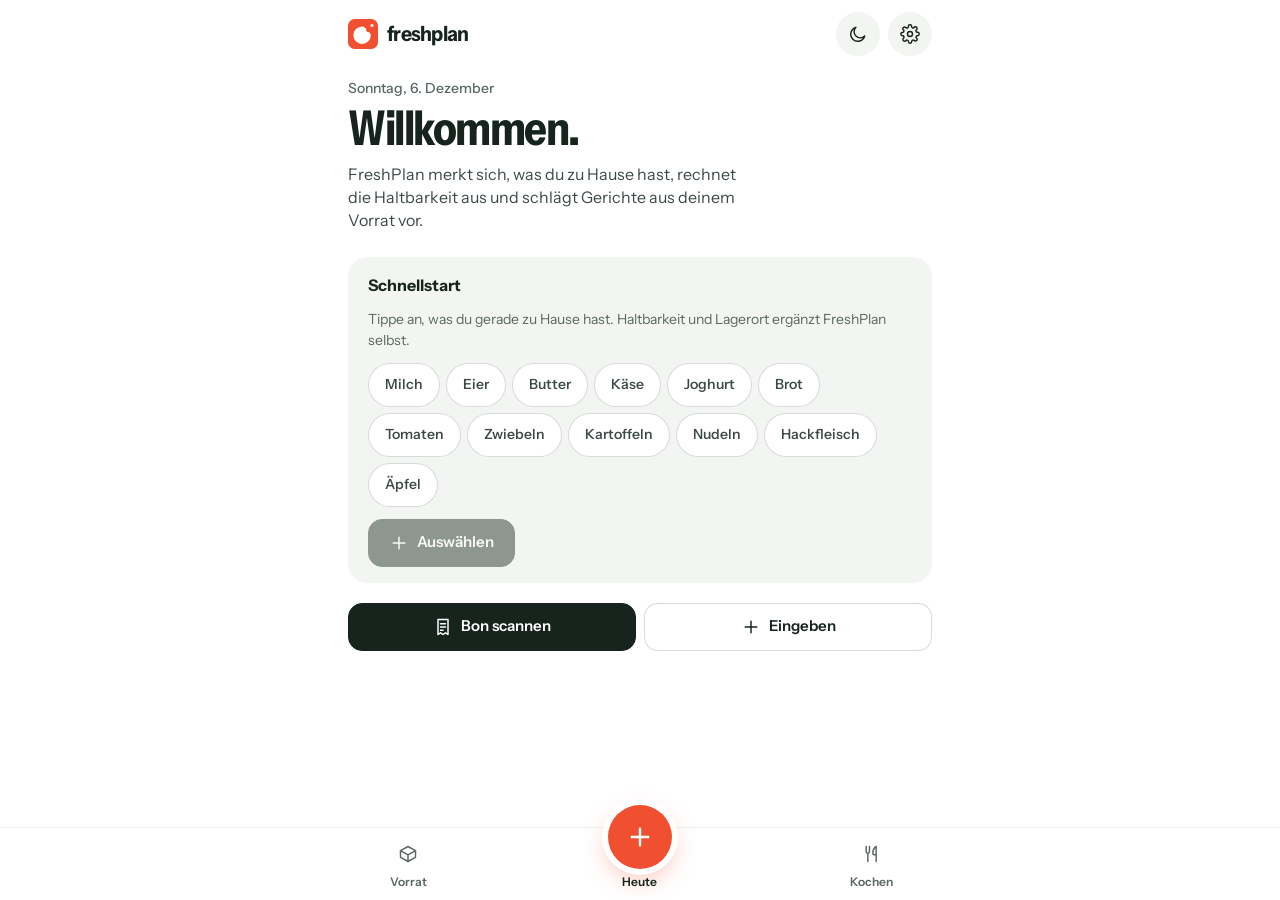
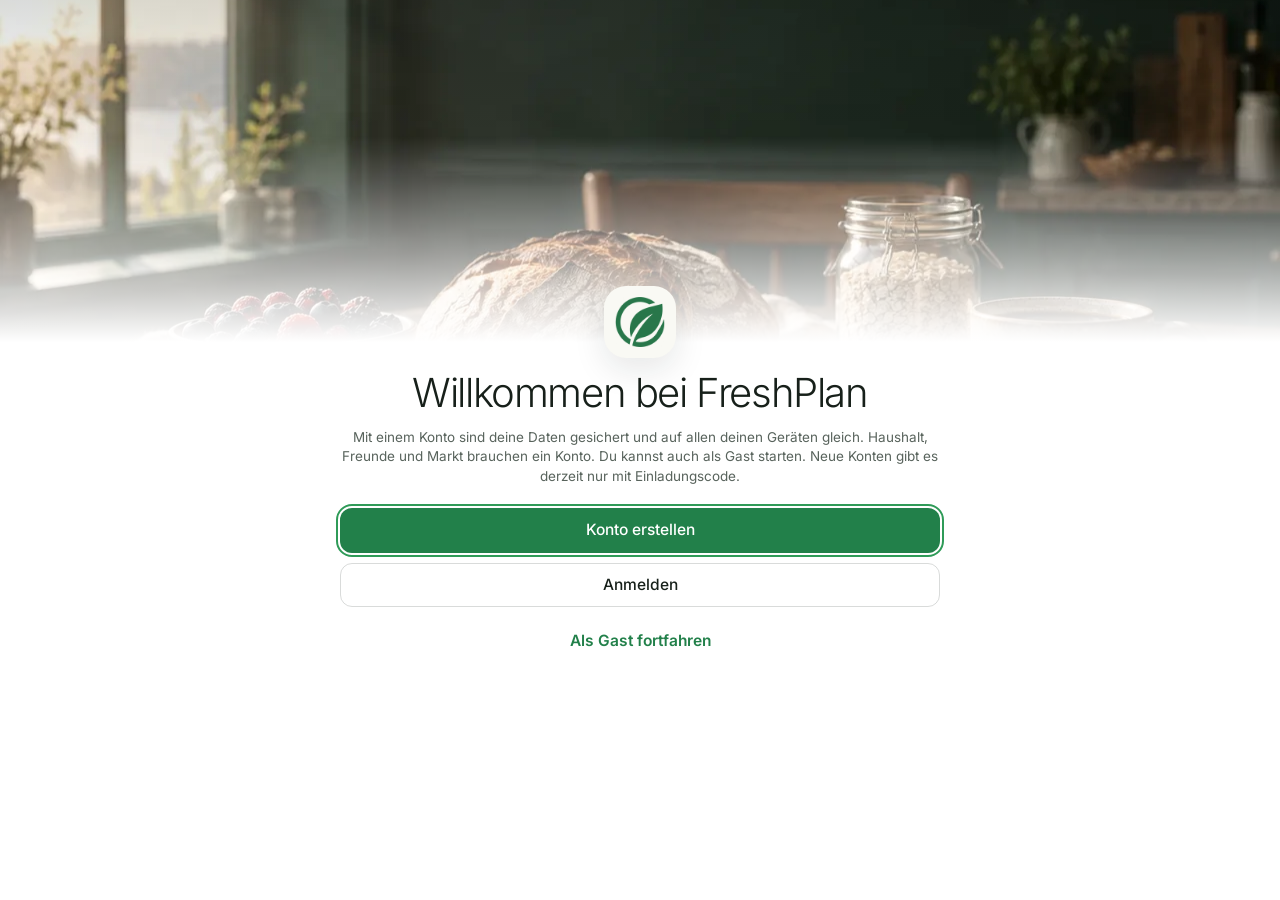
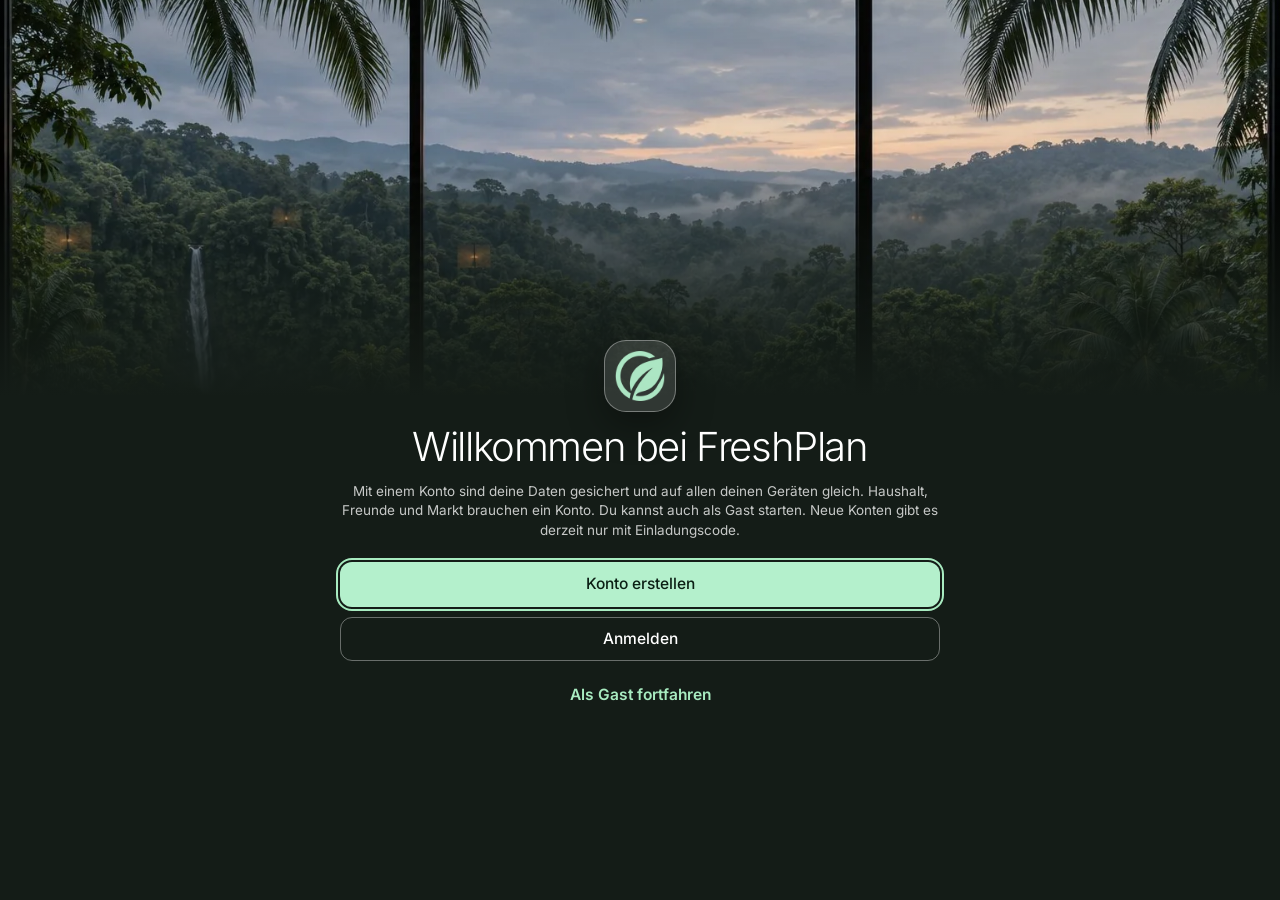
